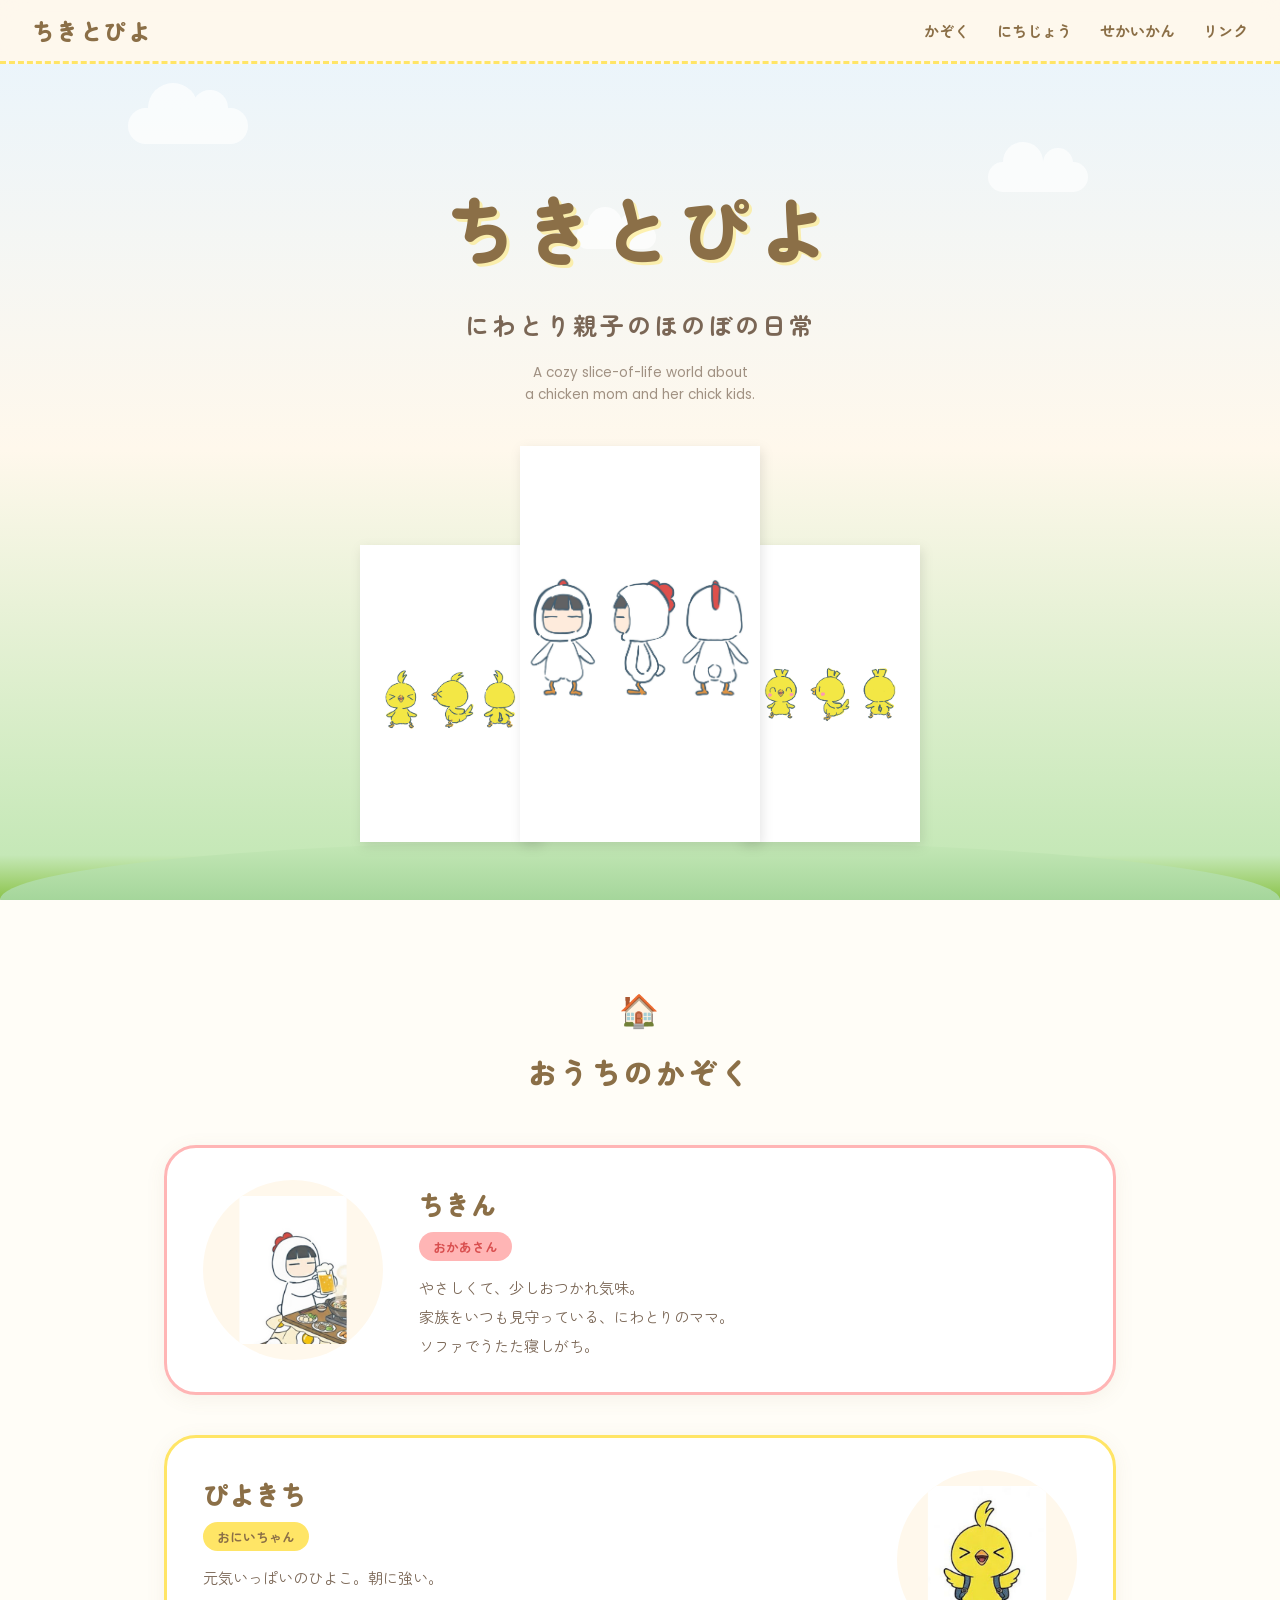
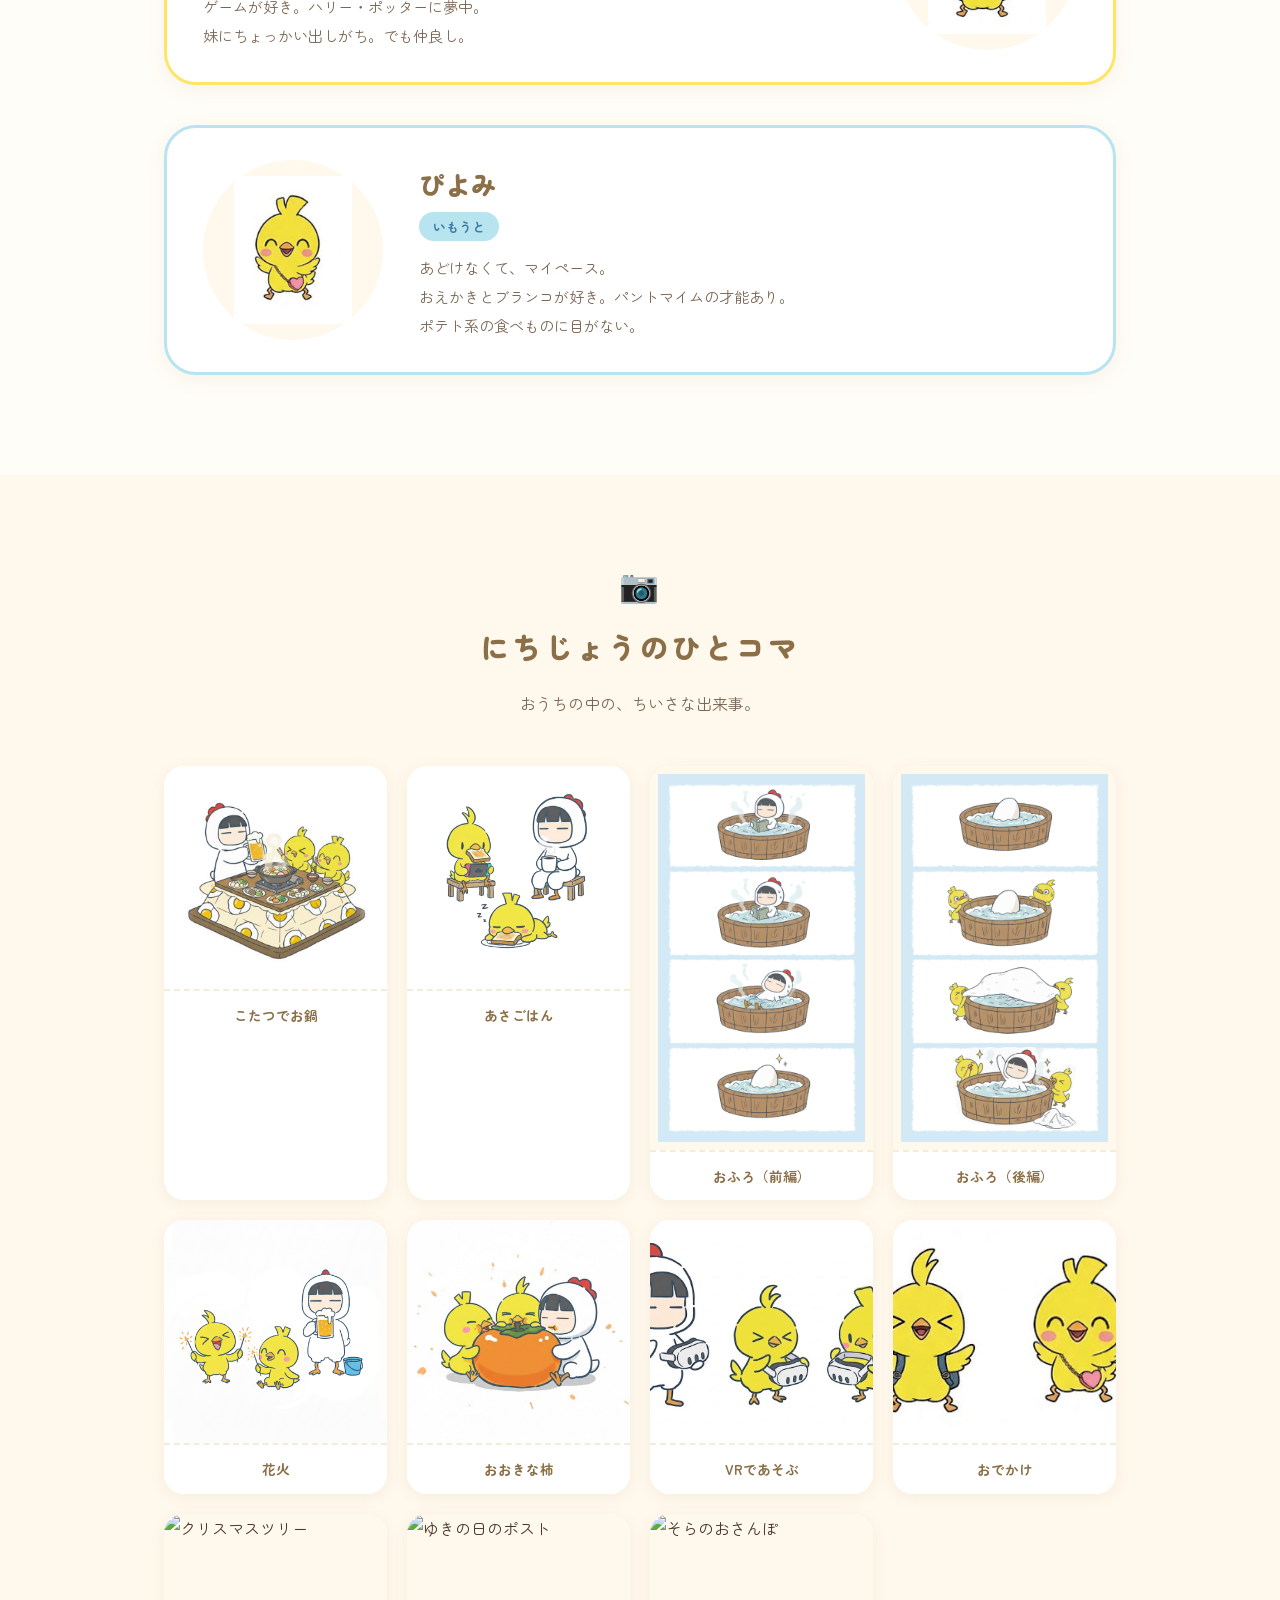
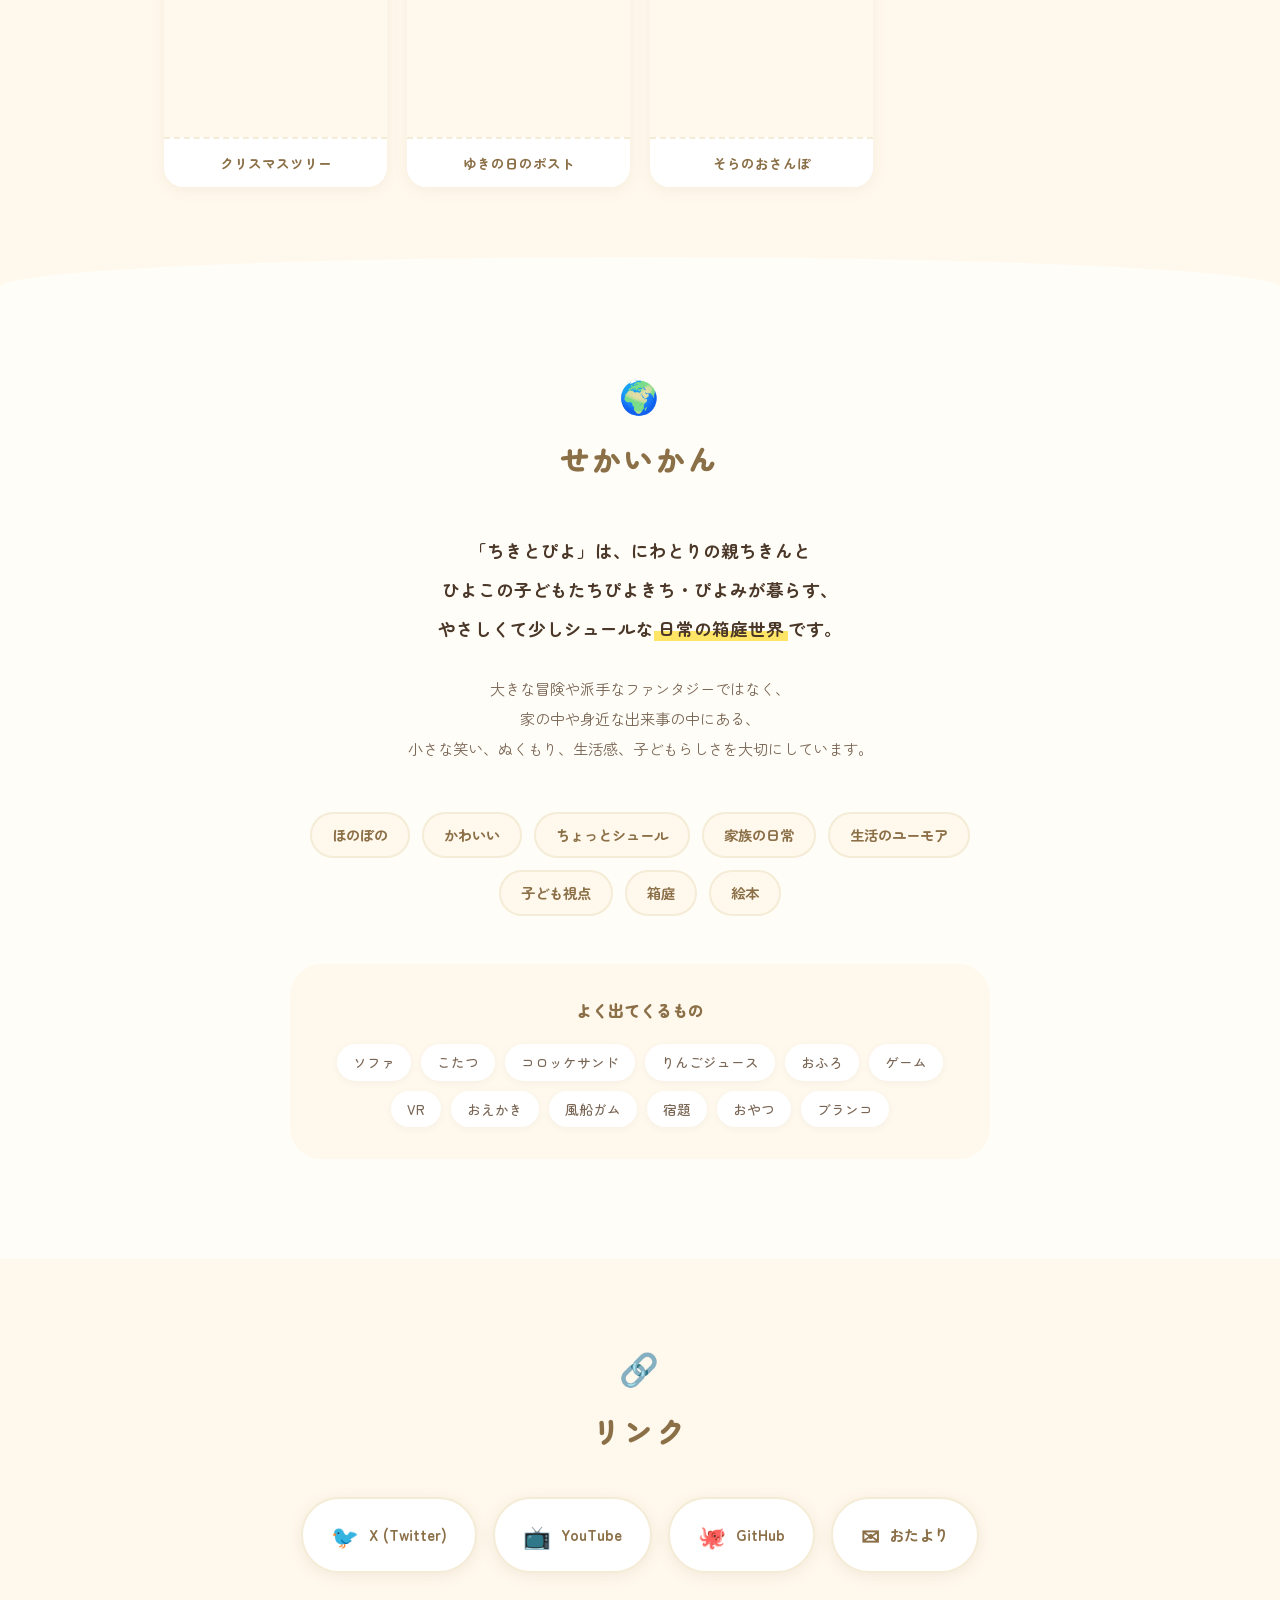
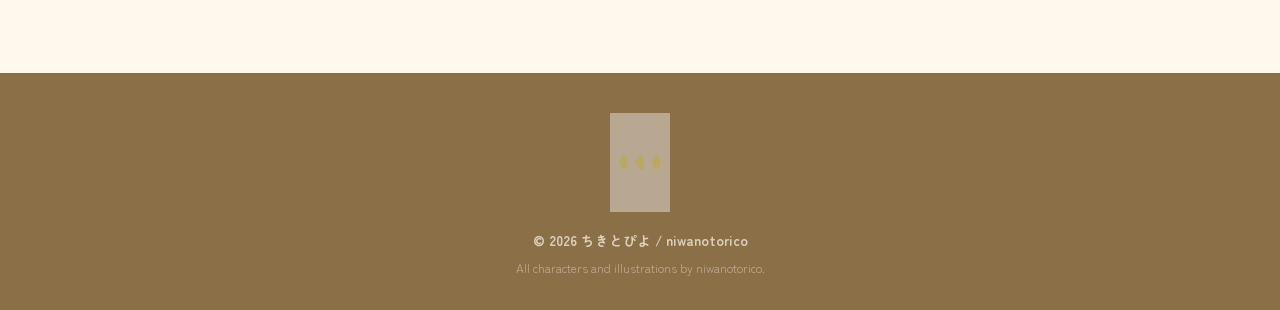
==== index.html @ fad674c9 "キャラ紹介画像をイラストから切り出しに変更、クリスマスイラスト追加 キャラクターカードの画像をキャラクターシートから日常イラストの切り出しに変更。 新しいクリスマスイラスト3点をギャラリーに追加。  " ====
<!DOCTYPE html>
<html lang="ja">
<head>
  <meta charset="UTF-8">
  <meta name="viewport" content="width=device-width, initial-scale=1.0">
  <title>ちきとぴよ | にわとり親子のほのぼの日常</title>
  <meta name="description" content="にわとりの親ちきんと、ひよこのぴよきち・ぴよみが暮らす、やさしくて少しシュールな日常の箱庭世界。">
  <link rel="stylesheet" href="style.css">
  <link rel="preconnect" href="https://fonts.googleapis.com">
  <link href="https://fonts.googleapis.com/css2?family=Zen+Maru+Gothic:wght@400;500;700;900&family=Poppins:wght@400;600;800&display=swap" rel="stylesheet">
</head>
<body>

  <!-- Navigation -->
  <nav class="navbar">
    <a href="#" class="nav-logo">ちきとぴよ</a>
    <ul class="nav-links">
      <li><a href="#characters">かぞく</a></li>
      <li><a href="#gallery">にちじょう</a></li>
      <li><a href="#world">せかいかん</a></li>
      <li><a href="#links">リンク</a></li>
    </ul>
    <button class="nav-toggle" aria-label="メニュー">
      <span></span><span></span><span></span>
    </button>
  </nav>

  <!-- Hero: おうちの入り口 -->
  <section class="hero">
    <div class="hero-deco hero-deco--clouds">
      <div class="cloud cloud-1"></div>
      <div class="cloud cloud-2"></div>
      <div class="cloud cloud-3"></div>
    </div>
    <div class="hero-content">
      <h1 class="hero-title">ちきとぴよ</h1>
      <p class="hero-subtitle">にわとり親子の<br class="sp-only">ほのぼの日常</p>
      <p class="hero-en">A cozy slice-of-life world about<br>a chicken mom and her chick kids.</p>
    </div>
    <div class="hero-characters">
      <img src="images/ぴよきち.png" alt="ぴよきち" class="hero-char hero-char--piyokichi">
      <img src="images/ちきん2.0.jpg" alt="ちきん" class="hero-char hero-char--chikin">
      <img src="images/ぴよみ.png" alt="ぴよみ" class="hero-char hero-char--piyomi">
    </div>
    <div class="hero-ground"></div>
  </section>

  <!-- Characters: かぞく紹介 -->
  <section id="characters" class="section section--characters">
    <div class="container">
      <h2 class="section-title">
        <span class="section-title__icon">&#x1F3E0;</span>
        おうちのかぞく
      </h2>

      <div class="character-cards">
        <!-- ちきん -->
        <div class="character-card character-card--chikin">
          <div class="character-card__image">
            <img src="images/chikin-profile.png" alt="ちきん">
          </div>
          <div class="character-card__info">
            <h3 class="character-card__name">ちきん</h3>
            <span class="character-card__role">おかあさん</span>
            <p class="character-card__desc">
              やさしくて、少しおつかれ気味。<br>
              家族をいつも見守っている、にわとりのママ。<br>
              ソファでうたた寝しがち。
            </p>
          </div>
        </div>

        <!-- ぴよきち -->
        <div class="character-card character-card--piyokichi">
          <div class="character-card__image">
            <img src="images/piyokichi-profile.png" alt="ぴよきち">
          </div>
          <div class="character-card__info">
            <h3 class="character-card__name">ぴよきち</h3>
            <span class="character-card__role">おにいちゃん</span>
            <p class="character-card__desc">
              元気いっぱいのひよこ。朝に強い。<br>
              ゲームが好き。ハリー・ポッターに夢中。<br>
              妹にちょっかい出しがち。でも仲良し。
            </p>
          </div>
        </div>

        <!-- ぴよみ -->
        <div class="character-card character-card--piyomi">
          <div class="character-card__image">
            <img src="images/piyomi-profile.png" alt="ぴよみ">
          </div>
          <div class="character-card__info">
            <h3 class="character-card__name">ぴよみ</h3>
            <span class="character-card__role">いもうと</span>
            <p class="character-card__desc">
              あどけなくて、マイペース。<br>
              おえかきとブランコが好き。パントマイムの才能あり。<br>
              ポテト系の食べものに目がない。
            </p>
          </div>
        </div>
      </div>
    </div>
  </section>

  <!-- Gallery: にちじょうのひとコマ -->
  <section id="gallery" class="section section--gallery">
    <div class="container">
      <h2 class="section-title">
        <span class="section-title__icon">&#x1F4F7;</span>
        にちじょうのひとコマ
      </h2>
      <p class="section-lead">
        おうちの中の、ちいさな出来事。
      </p>

      <div class="gallery-grid">
        <div class="gallery-item">
          <img src="images/こたつ鍋.jpg" alt="こたつでお鍋" loading="lazy">
          <div class="gallery-item__caption">こたつでお鍋</div>
        </div>
        <div class="gallery-item">
          <img src="images/朝ごはん.png" alt="あさごはん" loading="lazy">
          <div class="gallery-item__caption">あさごはん</div>
        </div>
        <div class="gallery-item gallery-item--manga">
          <img src="images/ふろ01.png" alt="おふろ（前編）" loading="lazy">
          <div class="gallery-item__caption">おふろ（前編）</div>
        </div>
        <div class="gallery-item gallery-item--manga">
          <img src="images/ふろ02.png" alt="おふろ（後編）" loading="lazy">
          <div class="gallery-item__caption">おふろ（後編）</div>
        </div>
        <div class="gallery-item">
          <img src="images/ピヨコと花火.png" alt="花火" loading="lazy">
          <div class="gallery-item__caption">花火</div>
        </div>
        <div class="gallery-item">
          <img src="images/柿.jpg" alt="おおきな柿" loading="lazy">
          <div class="gallery-item__caption">おおきな柿</div>
        </div>
        <div class="gallery-item">
          <img src="images/VR.jpg" alt="VRであそぶ" loading="lazy">
          <div class="gallery-item__caption">VRであそぶ</div>
        </div>
        <div class="gallery-item">
          <img src="images/カバン.jpg" alt="おでかけ" loading="lazy">
          <div class="gallery-item__caption">おでかけ</div>
        </div>
        <div class="gallery-item">
          <img src="images/00.png" alt="クリスマスツリー" loading="lazy">
          <div class="gallery-item__caption">クリスマスツリー</div>
        </div>
        <div class="gallery-item">
          <img src="images/01.png" alt="ゆきの日のポスト" loading="lazy">
          <div class="gallery-item__caption">ゆきの日のポスト</div>
        </div>
        <div class="gallery-item">
          <img src="images/04.png" alt="そらのおさんぽ" loading="lazy">
          <div class="gallery-item__caption">そらのおさんぽ</div>
        </div>
      </div>
    </div>
  </section>

  <!-- World: せかいかん -->
  <section id="world" class="section section--world">
    <div class="container">
      <h2 class="section-title">
        <span class="section-title__icon">&#x1F30D;</span>
        せかいかん
      </h2>

      <div class="world-content">
        <div class="world-text">
          <p class="world-text__main">
            「ちきとぴよ」は、にわとりの親<strong>ちきん</strong>と<br>
            ひよこの子どもたち<strong>ぴよきち</strong>・<strong>ぴよみ</strong>が暮らす、<br>
            やさしくて少しシュールな<span class="marker">日常の箱庭世界</span>です。
          </p>
          <p class="world-text__sub">
            大きな冒険や派手なファンタジーではなく、<br>
            家の中や身近な出来事の中にある、<br>
            小さな笑い、ぬくもり、生活感、子どもらしさを大切にしています。
          </p>
        </div>

        <div class="world-keywords">
          <span class="keyword">ほのぼの</span>
          <span class="keyword">かわいい</span>
          <span class="keyword">ちょっとシュール</span>
          <span class="keyword">家族の日常</span>
          <span class="keyword">生活のユーモア</span>
          <span class="keyword">子ども視点</span>
          <span class="keyword">箱庭</span>
          <span class="keyword">絵本</span>
        </div>

        <div class="world-motifs">
          <h3 class="world-motifs__title">よく出てくるもの</h3>
          <div class="motifs-list">
            <span>ソファ</span>
            <span>こたつ</span>
            <span>コロッケサンド</span>
            <span>りんごジュース</span>
            <span>おふろ</span>
            <span>ゲーム</span>
            <span>VR</span>
            <span>おえかき</span>
            <span>風船ガム</span>
            <span>宿題</span>
            <span>おやつ</span>
            <span>ブランコ</span>
          </div>
        </div>
      </div>
    </div>
  </section>

  <!-- Links -->
  <section id="links" class="section section--links">
    <div class="container">
      <h2 class="section-title">
        <span class="section-title__icon">&#x1F517;</span>
        リンク
      </h2>
      <div class="link-buttons">
        <a href="#" class="link-btn">
          <span class="link-btn__icon">&#x1F426;</span>
          <span class="link-btn__text">X (Twitter)</span>
        </a>
        <a href="#" class="link-btn">
          <span class="link-btn__icon">&#x1F4FA;</span>
          <span class="link-btn__text">YouTube</span>
        </a>
        <a href="https://github.com/niwanotorico" class="link-btn" target="_blank" rel="noopener">
          <span class="link-btn__icon">&#x1F419;</span>
          <span class="link-btn__text">GitHub</span>
        </a>
        <a href="#" class="link-btn">
          <span class="link-btn__icon">&#x2709;</span>
          <span class="link-btn__text">おたより</span>
        </a>
      </div>
    </div>
  </section>

  <!-- Footer -->
  <footer class="footer">
    <img src="images/ぴよみ.png" alt="" class="footer-char" aria-hidden="true">
    <p class="footer-text">&copy; 2026 ちきとぴよ / niwanotorico</p>
    <p class="footer-sub">All characters and illustrations by niwanotorico.</p>
  </footer>

  <script src="script.js"></script>
</body>
</html>
---- style.css ----
/* ==========================================
   ちきとぴよ — やさしい箱庭デザイン
   ========================================== */

/* === Reset & Variables === */
*, *::before, *::after {
  margin: 0;
  padding: 0;
  box-sizing: border-box;
}

:root {
  /* ぬくもりカラーパレット */
  --cream: #FFF8EC;
  --cream-dark: #F5ECD7;
  --warm-white: #FFFDF7;
  --egg-yellow: #FFE566;
  --chick-yellow: #FFD93D;
  --soft-orange: #FFAD60;
  --soft-pink: #FFB5B5;
  --soft-blue: #B8E4F0;
  --soft-green: #C5E8B7;
  --warm-brown: #8B6F47;
  --dark-brown: #5C4033;
  --text: #4A3728;
  --text-light: #7A6655;
  --chikin-red: #D94F4F;

  /* Sizing */
  --nav-height: 64px;
  --radius: 20px;
  --radius-lg: 32px;
}

html {
  scroll-behavior: smooth;
  scroll-padding-top: var(--nav-height);
}

body {
  font-family: 'Zen Maru Gothic', 'Hiragino Maru Gothic Pro', sans-serif;
  color: var(--text);
  background: var(--cream);
  overflow-x: hidden;
  line-height: 1.8;
}

a {
  text-decoration: none;
  color: inherit;
}

ul {
  list-style: none;
}

img {
  max-width: 100%;
  height: auto;
  display: block;
}

.container {
  max-width: 1000px;
  margin: 0 auto;
  padding: 0 24px;
}

.sp-only {
  display: none;
}

/* === Navbar === */
.navbar {
  position: fixed;
  top: 0;
  left: 0;
  width: 100%;
  height: var(--nav-height);
  display: flex;
  justify-content: space-between;
  align-items: center;
  padding: 0 32px;
  background: rgba(255, 248, 236, 0.92);
  backdrop-filter: blur(12px);
  z-index: 1000;
  border-bottom: 3px dashed var(--egg-yellow);
}

.nav-logo {
  font-size: 1.4rem;
  font-weight: 900;
  color: var(--warm-brown);
  letter-spacing: 2px;
}

.nav-links {
  display: flex;
  gap: 28px;
}

.nav-links a {
  font-weight: 700;
  font-size: 0.95rem;
  color: var(--warm-brown);
  padding: 4px 0;
  position: relative;
  transition: color 0.3s;
}

.nav-links a::after {
  content: '';
  position: absolute;
  bottom: -2px;
  left: 50%;
  transform: translateX(-50%);
  width: 0;
  height: 3px;
  border-radius: 2px;
  background: var(--egg-yellow);
  transition: width 0.3s;
}

.nav-links a:hover {
  color: var(--chikin-red);
}

.nav-links a:hover::after {
  width: 100%;
}

.nav-toggle {
  display: none;
  flex-direction: column;
  gap: 5px;
  background: none;
  border: none;
  cursor: pointer;
  padding: 4px;
}

.nav-toggle span {
  width: 24px;
  height: 3px;
  background: var(--warm-brown);
  border-radius: 2px;
  transition: 0.3s;
}

/* === HERO === */
.hero {
  position: relative;
  min-height: 100vh;
  display: flex;
  flex-direction: column;
  align-items: center;
  justify-content: center;
  text-align: center;
  padding: calc(var(--nav-height) + 40px) 24px 0;
  background: linear-gradient(180deg,
    #E8F4FD 0%,
    #FFF8EC 50%,
    var(--soft-green) 95%,
    #8BC34A 100%
  );
  overflow: hidden;
}

.hero-content {
  position: relative;
  z-index: 3;
  margin-bottom: 20px;
  max-width: 100%;
  padding: 0 24px;
}

.hero-title {
  font-size: clamp(2.8rem, 8vw, 4.5rem);
  font-weight: 900;
  color: var(--warm-brown);
  letter-spacing: 6px;
  margin-bottom: 12px;
  text-shadow: 3px 3px 0 rgba(255, 229, 102, 0.5);
}

.hero-subtitle {
  font-size: clamp(1rem, 3vw, 1.5rem);
  font-weight: 700;
  color: var(--text-light);
  margin-bottom: 16px;
  letter-spacing: 3px;
}

.hero-en {
  font-family: 'Poppins', sans-serif;
  font-size: 0.85rem;
  font-weight: 400;
  color: var(--text-light);
  opacity: 0.7;
  line-height: 1.6;
}

/* Hero characters */
.hero-characters {
  position: relative;
  z-index: 3;
  display: flex;
  align-items: flex-end;
  justify-content: center;
  gap: 0;
  margin-top: 20px;
  padding-bottom: 0;
  max-width: 700px;
  width: 100%;
}

.hero-char {
  object-fit: contain;
  filter: drop-shadow(2px 4px 6px rgba(0,0,0,0.1));
}

.hero-char--chikin {
  width: clamp(140px, 25vw, 240px);
  animation: gentle-bob 4s ease-in-out infinite;
  z-index: 2;
}

.hero-char--piyokichi {
  width: clamp(100px, 18vw, 180px);
  animation: gentle-bob 4s ease-in-out infinite 0.5s;
  margin-right: -20px;
  z-index: 1;
}

.hero-char--piyomi {
  width: clamp(100px, 18vw, 180px);
  animation: gentle-bob 4s ease-in-out infinite 1s;
  margin-left: -20px;
  z-index: 1;
}

@keyframes gentle-bob {
  0%, 100% { transform: translateY(0); }
  50% { transform: translateY(-8px); }
}

/* Hero ground / grass */
.hero-ground {
  position: absolute;
  bottom: 0;
  left: 0;
  width: 100%;
  height: 60px;
  background: linear-gradient(180deg, var(--soft-green) 0%, #A5D69B 100%);
  z-index: 1;
  border-radius: 50% 50% 0 0 / 100% 100% 0 0;
}

/* Clouds */
.hero-deco--clouds {
  position: absolute;
  top: 0;
  left: 0;
  width: 100%;
  height: 100%;
  z-index: 1;
  pointer-events: none;
}

.cloud {
  position: absolute;
  background: white;
  border-radius: 50px;
  opacity: 0.7;
}

.cloud::before, .cloud::after {
  content: '';
  position: absolute;
  background: white;
  border-radius: 50%;
}

.cloud-1 {
  width: 120px;
  height: 36px;
  top: 12%;
  left: 10%;
  animation: cloud-float 20s linear infinite;
}
.cloud-1::before {
  width: 50px;
  height: 50px;
  top: -25px;
  left: 20px;
}
.cloud-1::after {
  width: 36px;
  height: 36px;
  top: -18px;
  right: 20px;
}

.cloud-2 {
  width: 100px;
  height: 30px;
  top: 18%;
  right: 15%;
  animation: cloud-float 25s linear infinite 5s;
}
.cloud-2::before {
  width: 40px;
  height: 40px;
  top: -20px;
  left: 15px;
}
.cloud-2::after {
  width: 30px;
  height: 30px;
  top: -14px;
  right: 15px;
}

.cloud-3 {
  width: 80px;
  height: 24px;
  top: 25%;
  left: 45%;
  animation: cloud-float 30s linear infinite 10s;
}
.cloud-3::before {
  width: 34px;
  height: 34px;
  top: -18px;
  left: 12px;
}
.cloud-3::after {
  width: 24px;
  height: 24px;
  top: -12px;
  right: 12px;
}

@keyframes cloud-float {
  0% { transform: translateX(0); }
  50% { transform: translateX(60px); }
  100% { transform: translateX(0); }
}

/* === Sections === */
.section {
  padding: 80px 0 100px;
}

.section-title {
  text-align: center;
  font-size: 1.8rem;
  font-weight: 900;
  color: var(--warm-brown);
  margin-bottom: 16px;
  letter-spacing: 3px;
}

.section-title__icon {
  display: block;
  font-size: 2rem;
  margin-bottom: 8px;
}

.section-lead {
  text-align: center;
  font-size: 1rem;
  color: var(--text-light);
  margin-bottom: 48px;
}

/* === Characters Section === */
.section--characters {
  background: var(--warm-white);
  position: relative;
}

.section--characters::before {
  content: '';
  position: absolute;
  top: -30px;
  left: 0;
  width: 100%;
  height: 60px;
  background: var(--warm-white);
  border-radius: 50% 50% 0 0;
}

.character-cards {
  display: flex;
  flex-direction: column;
  gap: 40px;
  margin-top: 48px;
}

.character-card {
  display: flex;
  align-items: center;
  gap: 36px;
  background: white;
  border-radius: var(--radius-lg);
  padding: 32px 36px;
  box-shadow: 0 4px 20px rgba(139, 111, 71, 0.08);
  border: 3px solid transparent;
  transition: transform 0.3s, box-shadow 0.3s;
}

.character-card:hover {
  transform: translateY(-4px);
  box-shadow: 0 8px 30px rgba(139, 111, 71, 0.12);
}

.character-card--chikin {
  border-color: var(--soft-pink);
}

.character-card--piyokichi {
  border-color: var(--egg-yellow);
  flex-direction: row-reverse;
}

.character-card--piyomi {
  border-color: var(--soft-blue);
}

.character-card__image {
  flex-shrink: 0;
  width: 180px;
  height: 180px;
  border-radius: 50%;
  overflow: hidden;
  background: var(--cream);
  display: flex;
  align-items: center;
  justify-content: center;
  padding: 16px;
}

.character-card__image img {
  width: 100%;
  height: 100%;
  object-fit: contain;
}


.character-card__info {
  flex: 1;
}

.character-card__name {
  font-size: 1.6rem;
  font-weight: 900;
  margin-bottom: 4px;
  color: var(--warm-brown);
}

.character-card__role {
  display: inline-block;
  font-size: 0.8rem;
  font-weight: 700;
  padding: 3px 14px;
  border-radius: 20px;
  margin-bottom: 12px;
}

.character-card--chikin .character-card__role {
  background: var(--soft-pink);
  color: var(--chikin-red);
}

.character-card--piyokichi .character-card__role {
  background: var(--egg-yellow);
  color: var(--warm-brown);
}

.character-card--piyomi .character-card__role {
  background: var(--soft-blue);
  color: #3A7CA5;
}

.character-card__desc {
  font-size: 0.95rem;
  line-height: 1.9;
  color: var(--text-light);
}

/* === Gallery Section === */
.section--gallery {
  background: var(--cream);
}

.gallery-grid {
  display: grid;
  grid-template-columns: repeat(auto-fill, minmax(220px, 1fr));
  gap: 20px;
}

.gallery-item {
  border-radius: var(--radius);
  overflow: hidden;
  background: white;
  box-shadow: 0 3px 15px rgba(139, 111, 71, 0.08);
  transition: transform 0.3s, box-shadow 0.3s;
  cursor: pointer;
}

.gallery-item:hover {
  transform: translateY(-6px) rotate(-1deg);
  box-shadow: 0 10px 30px rgba(139, 111, 71, 0.15);
}

.gallery-item img {
  width: 100%;
  aspect-ratio: 1;
  object-fit: cover;
  background: var(--cream);
}

.gallery-item--manga img {
  aspect-ratio: auto;
  object-fit: contain;
  padding: 8px;
}

.gallery-item__caption {
  padding: 12px 16px;
  font-size: 0.85rem;
  font-weight: 700;
  color: var(--warm-brown);
  text-align: center;
  background: white;
  border-top: 2px dashed var(--cream-dark);
}

/* === World Section === */
.section--world {
  background: var(--warm-white);
  position: relative;
}

.section--world::before {
  content: '';
  position: absolute;
  top: -30px;
  left: 0;
  width: 100%;
  height: 60px;
  background: var(--warm-white);
  border-radius: 50% 50% 0 0;
}

.world-content {
  max-width: 700px;
  margin: 0 auto;
  margin-top: 48px;
}

.world-text {
  text-align: center;
  margin-bottom: 48px;
}

.world-text__main {
  font-size: 1.1rem;
  font-weight: 700;
  line-height: 2.2;
  margin-bottom: 24px;
  color: var(--text);
}

.world-text__sub {
  font-size: 0.95rem;
  color: var(--text-light);
  line-height: 2;
}

.marker {
  background: linear-gradient(transparent 60%, var(--egg-yellow) 60%);
  padding: 0 4px;
}

/* Keywords */
.world-keywords {
  display: flex;
  flex-wrap: wrap;
  justify-content: center;
  gap: 12px;
  margin-bottom: 48px;
}

.keyword {
  display: inline-block;
  padding: 8px 20px;
  background: var(--cream);
  border-radius: 50px;
  font-size: 0.9rem;
  font-weight: 700;
  color: var(--warm-brown);
  border: 2px solid var(--cream-dark);
  transition: background 0.3s, transform 0.3s;
}

.keyword:hover {
  background: var(--egg-yellow);
  transform: scale(1.05);
}

/* Motifs */
.world-motifs {
  background: var(--cream);
  border-radius: var(--radius-lg);
  padding: 32px;
  text-align: center;
}

.world-motifs__title {
  font-size: 1rem;
  font-weight: 900;
  color: var(--warm-brown);
  margin-bottom: 20px;
}

.motifs-list {
  display: flex;
  flex-wrap: wrap;
  justify-content: center;
  gap: 10px;
}

.motifs-list span {
  padding: 6px 16px;
  background: white;
  border-radius: 30px;
  font-size: 0.85rem;
  font-weight: 500;
  color: var(--text-light);
  box-shadow: 0 2px 8px rgba(0,0,0,0.04);
}

/* === Links Section === */
.section--links {
  background: var(--cream);
  text-align: center;
}

.link-buttons {
  display: flex;
  justify-content: center;
  flex-wrap: wrap;
  gap: 16px;
  margin-top: 40px;
}

.link-btn {
  display: flex;
  align-items: center;
  gap: 10px;
  padding: 16px 28px;
  background: white;
  border-radius: 50px;
  font-weight: 700;
  font-size: 0.95rem;
  color: var(--warm-brown);
  box-shadow: 0 3px 15px rgba(139, 111, 71, 0.1);
  border: 2px solid var(--cream-dark);
  transition: transform 0.3s, box-shadow 0.3s, border-color 0.3s;
}

.link-btn:hover {
  transform: translateY(-3px);
  box-shadow: 0 8px 25px rgba(139, 111, 71, 0.15);
  border-color: var(--egg-yellow);
}

.link-btn__icon {
  font-size: 1.4rem;
}

/* === Footer === */
.footer {
  text-align: center;
  padding: 40px 24px 32px;
  background: var(--warm-brown);
  color: rgba(255, 248, 236, 0.7);
  position: relative;
  overflow: hidden;
}

.footer-char {
  width: 60px;
  margin: 0 auto 16px;
  opacity: 0.4;
  filter: brightness(2);
}

.footer-text {
  font-size: 0.85rem;
  font-weight: 700;
  margin-bottom: 4px;
}

.footer-sub {
  font-size: 0.75rem;
  opacity: 0.6;
}

/* === Scroll Animations === */
.fade-in {
  opacity: 0;
  transform: translateY(24px);
  transition: opacity 0.7s ease, transform 0.7s ease;
}

.fade-in.is-visible {
  opacity: 1;
  transform: translateY(0);
}

/* === Responsive === */
@media (max-width: 768px) {
  .sp-only {
    display: inline;
  }

  .navbar {
    padding: 0 20px;
  }

  .nav-links {
    display: none;
    position: absolute;
    top: 100%;
    left: 0;
    width: 100%;
    background: var(--cream);
    flex-direction: column;
    align-items: center;
    padding: 20px;
    gap: 16px;
    border-bottom: 3px dashed var(--egg-yellow);
  }

  .nav-links.active {
    display: flex;
  }

  .nav-toggle {
    display: flex;
  }

  .hero {
    padding-top: calc(var(--nav-height) + 20px);
    min-height: auto;
    padding-bottom: 60px;
  }

  .hero-characters {
    gap: 0;
  }

  .hero-char--piyokichi {
    margin-right: -10px;
  }

  .hero-char--piyomi {
    margin-left: -10px;
  }

  .character-card {
    flex-direction: column !important;
    text-align: center;
    padding: 28px 24px;
  }

  .character-card__image {
    width: 140px;
    height: 140px;
  }

  .gallery-grid {
    grid-template-columns: repeat(2, 1fr);
    gap: 12px;
  }

  .world-text__main {
    font-size: 1rem;
  }

  .world-text__main br {
    display: none;
  }

  .world-text__sub br {
    display: none;
  }

  .link-buttons {
    flex-direction: column;
    align-items: center;
  }

  .section {
    padding: 60px 0 80px;
  }
}

@media (max-width: 480px) {
  .hero-title {
    letter-spacing: 3px;
  }

  .gallery-grid {
    grid-template-columns: 1fr 1fr;
    gap: 10px;
  }

  .character-card__desc br {
    display: none;
  }
}
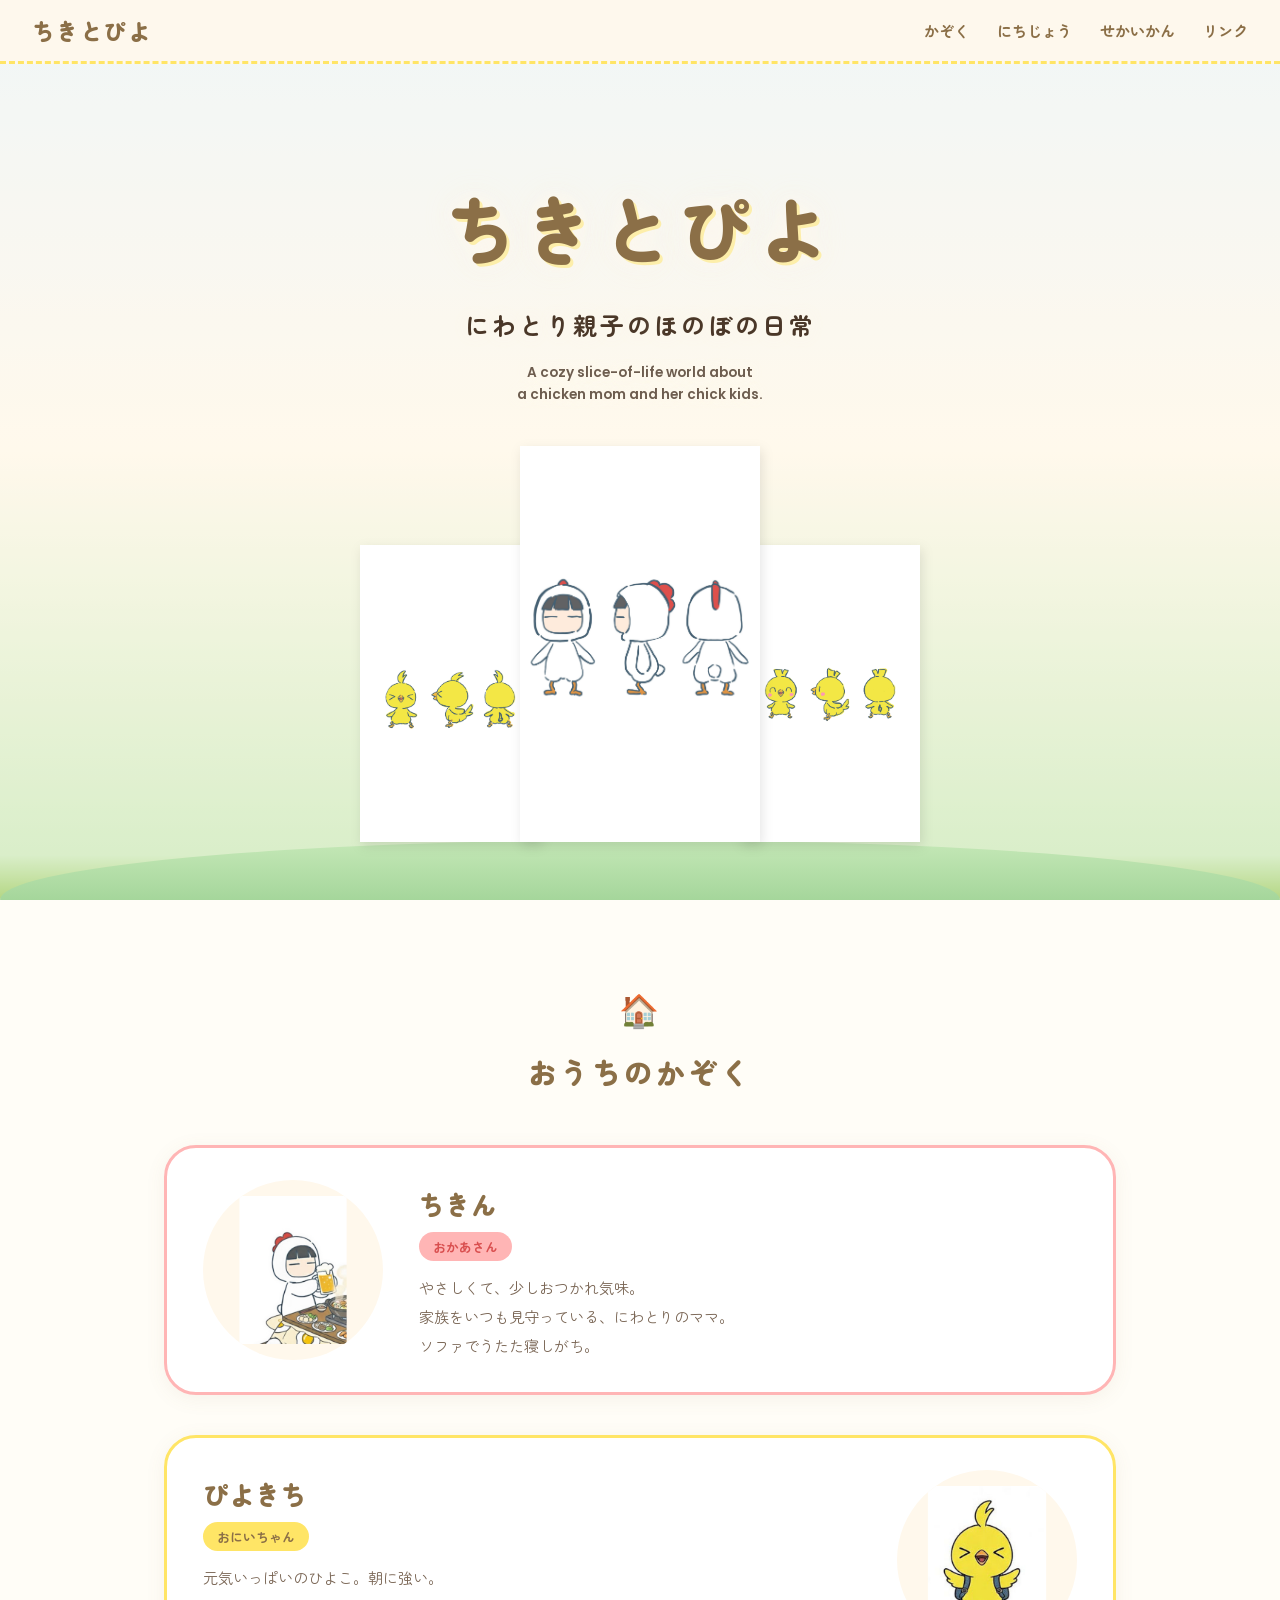
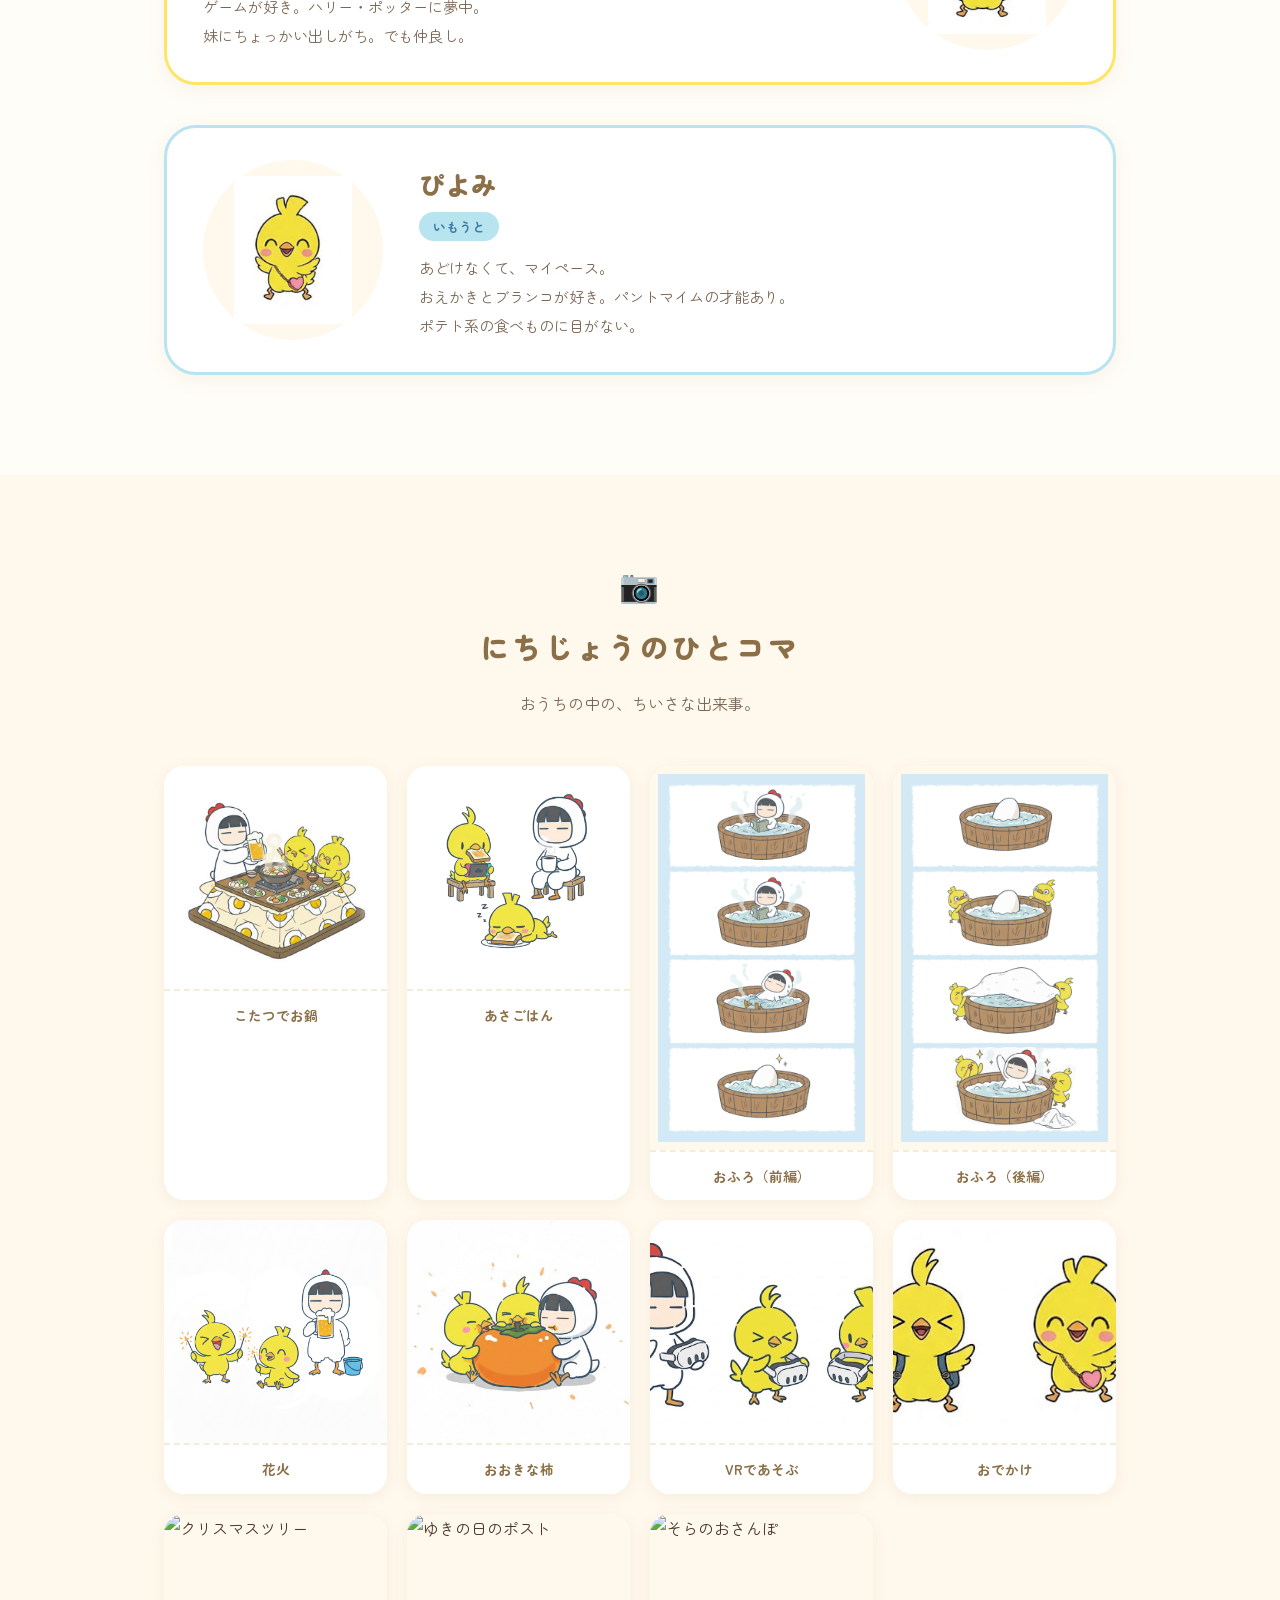
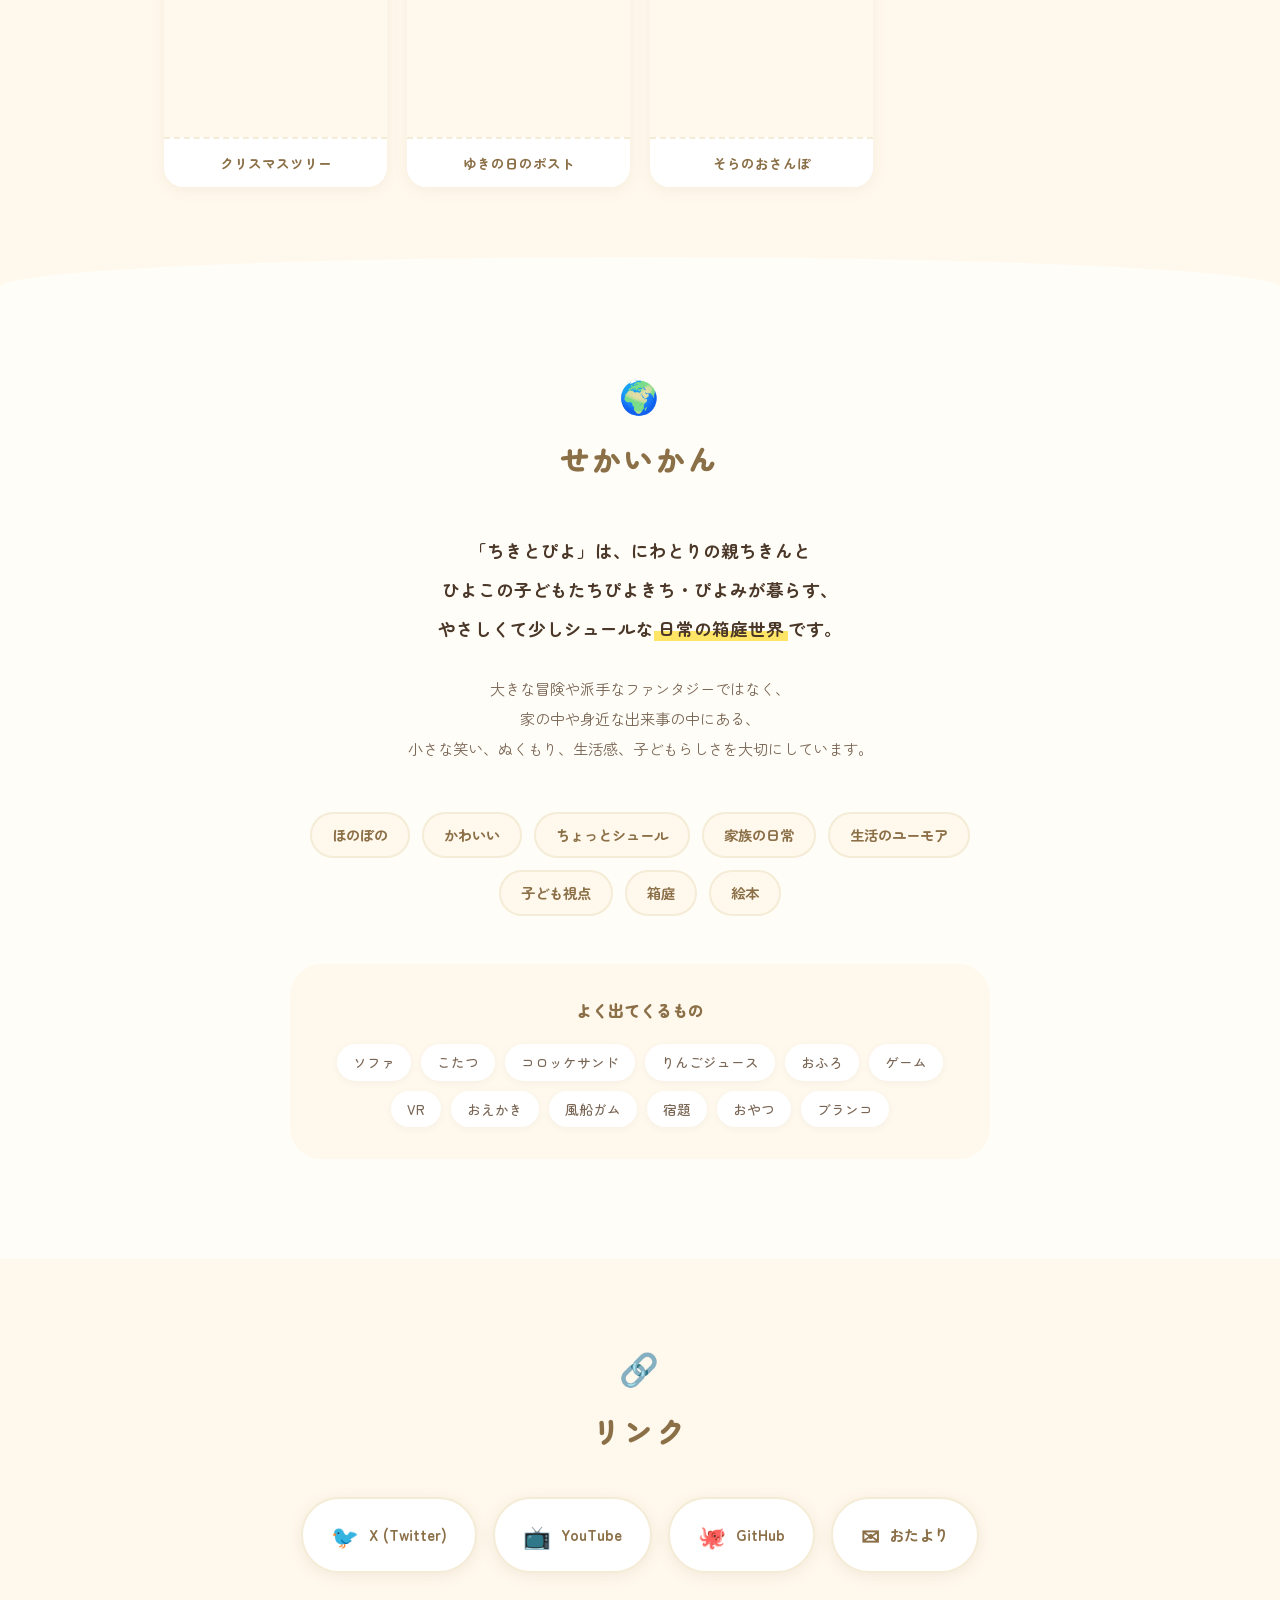
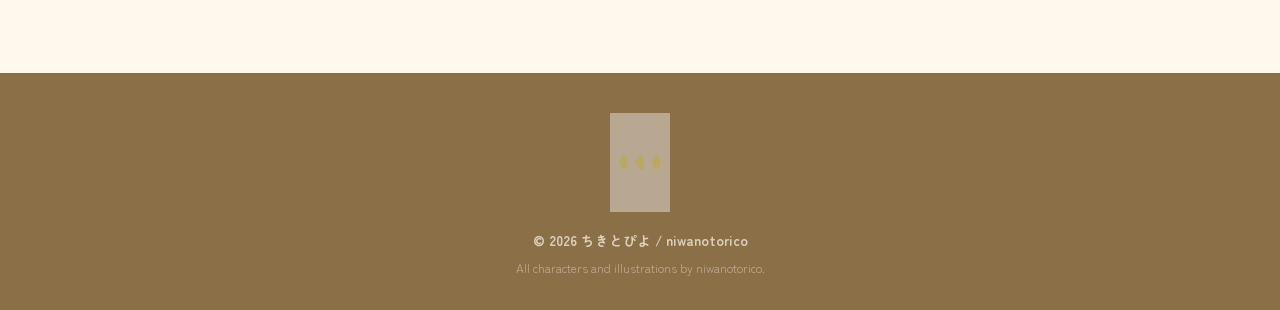
==== commit 30033179: "ヒーロー背景にYouTube動画を追加 「チキンの布団」をヒーローセクションの背景に自動再生（ミュート・ループ）で表示。 半透明オーバーレイでテキストの可読性を確保。  Co-Authored-By:" ====
--- a/index.html
+++ b/index.html
@@ -27,11 +27,12 @@
 
   <!-- Hero: おうちの入り口 -->
   <section class="hero">
-    <div class="hero-deco hero-deco--clouds">
-      <div class="cloud cloud-1"></div>
-      <div class="cloud cloud-2"></div>
-      <div class="cloud cloud-3"></div>
-    </div>
+    <!-- YouTube背景動画 -->
+    <div class="hero-video-bg">
+      <div id="ytplayer"></div>
+    </div>
+    <div class="hero-video-overlay"></div>
+
     <div class="hero-content">
       <h1 class="hero-title">ちきとぴよ</h1>
       <p class="hero-subtitle">にわとり親子の<br class="sp-only">ほのぼの日常</p>
--- a/style.css
+++ b/style.css
@@ -166,6 +166,42 @@
   overflow: hidden;
 }
 
+/* YouTube背景動画 */
+.hero-video-bg {
+  position: absolute;
+  top: 0;
+  left: 0;
+  width: 100%;
+  height: 100%;
+  z-index: 0;
+  pointer-events: none;
+  overflow: hidden;
+}
+
+.hero-video-bg iframe {
+  position: absolute;
+  top: 50%;
+  left: 50%;
+  /* 16:9 aspect ratio maintained while covering the hero */
+  width: 100vw;
+  height: 56.25vw; /* 100vw * 9/16 */
+  min-width: 177.78vh; /* 100vh * 16/9 */
+  min-height: 100vh;
+  transform: translate(-50%, -50%);
+}
+
+/* 動画の上に半透明オーバーレイ（テキストを読みやすくする） */
+.hero-video-overlay {
+  position: absolute;
+  top: 0;
+  left: 0;
+  width: 100%;
+  height: 100%;
+  z-index: 1;
+  background: rgba(255, 248, 236, 0.35);
+  pointer-events: none;
+}
+
 .hero-content {
   position: relative;
   z-index: 3;
@@ -180,24 +216,29 @@
   color: var(--warm-brown);
   letter-spacing: 6px;
   margin-bottom: 12px;
-  text-shadow: 3px 3px 0 rgba(255, 229, 102, 0.5);
+  text-shadow:
+    3px 3px 0 rgba(255, 229, 102, 0.5),
+    0 0 20px rgba(255, 248, 236, 0.9),
+    0 0 40px rgba(255, 248, 236, 0.6);
 }
 
 .hero-subtitle {
   font-size: clamp(1rem, 3vw, 1.5rem);
   font-weight: 700;
-  color: var(--text-light);
+  color: var(--text);
   margin-bottom: 16px;
   letter-spacing: 3px;
+  text-shadow: 0 0 15px rgba(255, 248, 236, 0.9);
 }
 
 .hero-en {
   font-family: 'Poppins', sans-serif;
   font-size: 0.85rem;
-  font-weight: 400;
-  color: var(--text-light);
-  opacity: 0.7;
+  font-weight: 600;
+  color: var(--text);
+  opacity: 0.8;
   line-height: 1.6;
+  text-shadow: 0 0 15px rgba(255, 248, 236, 0.9);
 }
 
 /* Hero characters */
@@ -252,7 +293,7 @@
   width: 100%;
   height: 60px;
   background: linear-gradient(180deg, var(--soft-green) 0%, #A5D69B 100%);
-  z-index: 1;
+  z-index: 2;
   border-radius: 50% 50% 0 0 / 100% 100% 0 0;
 }
 
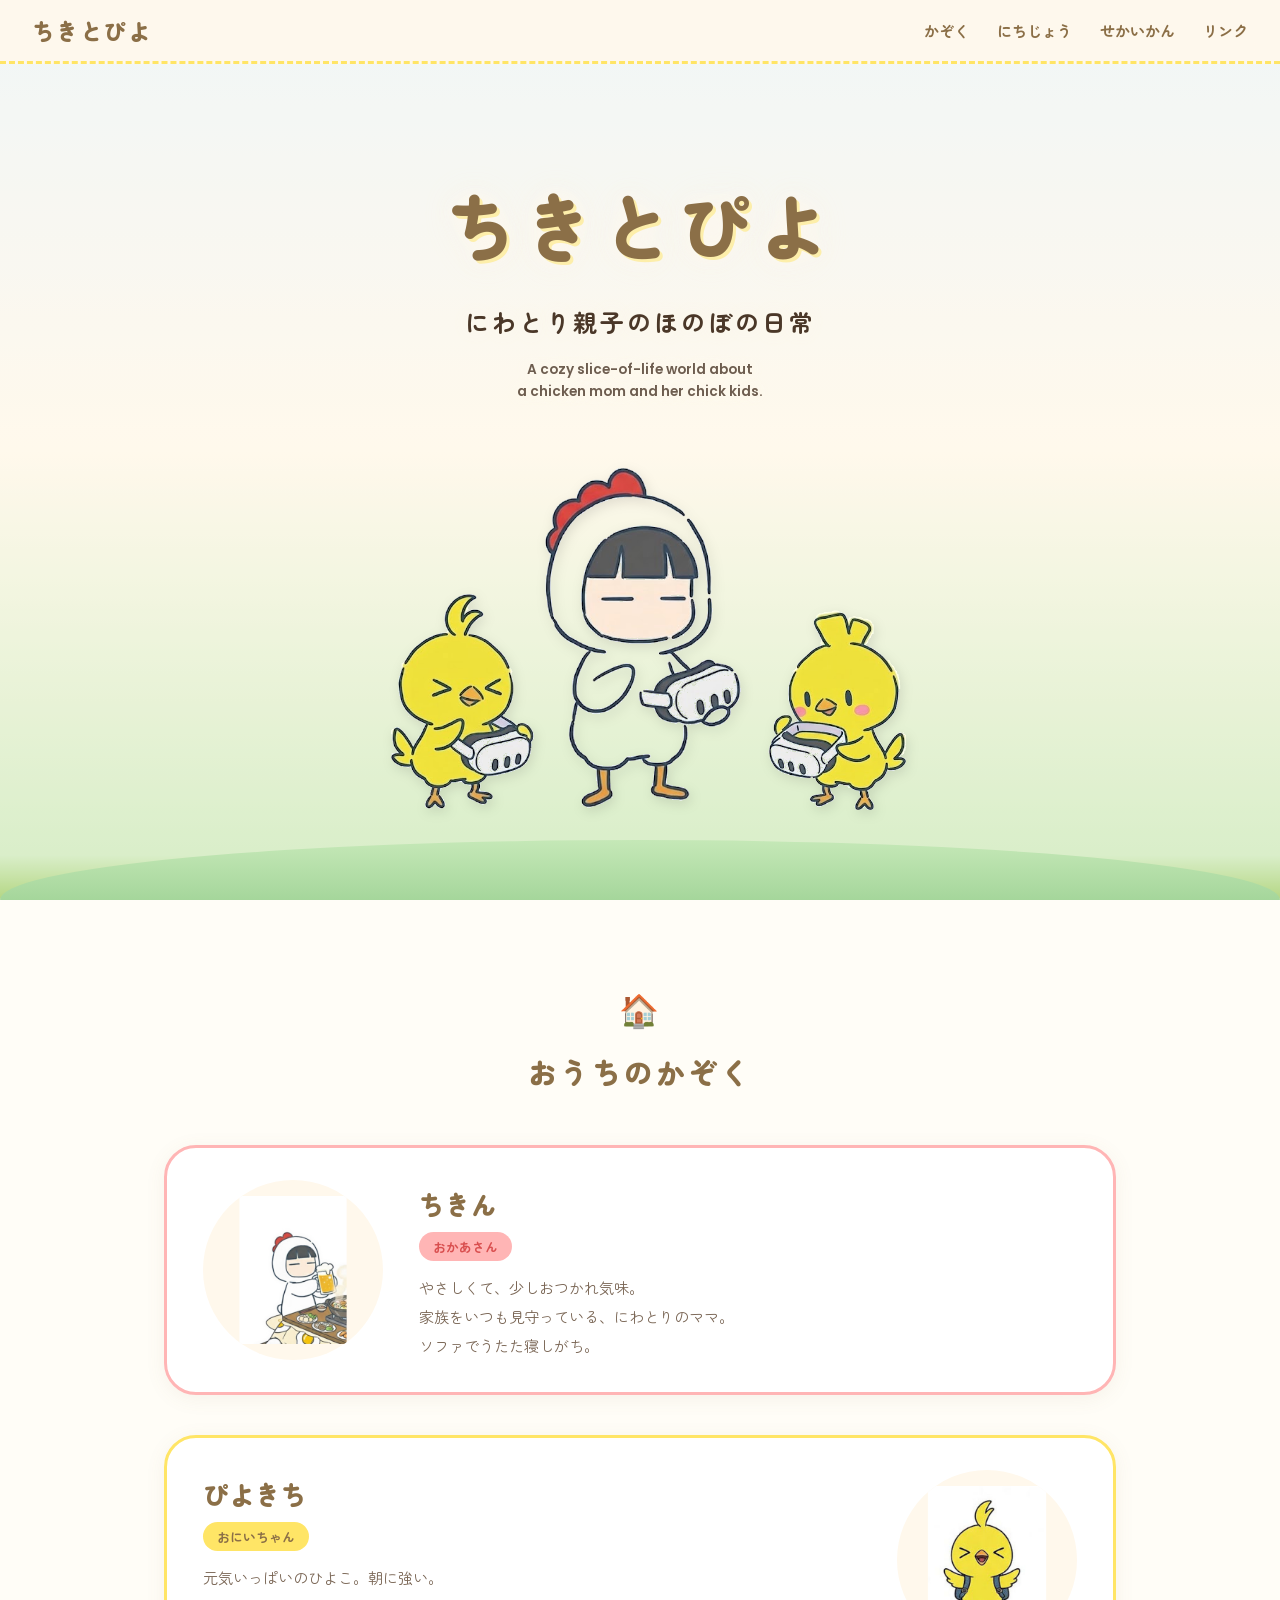
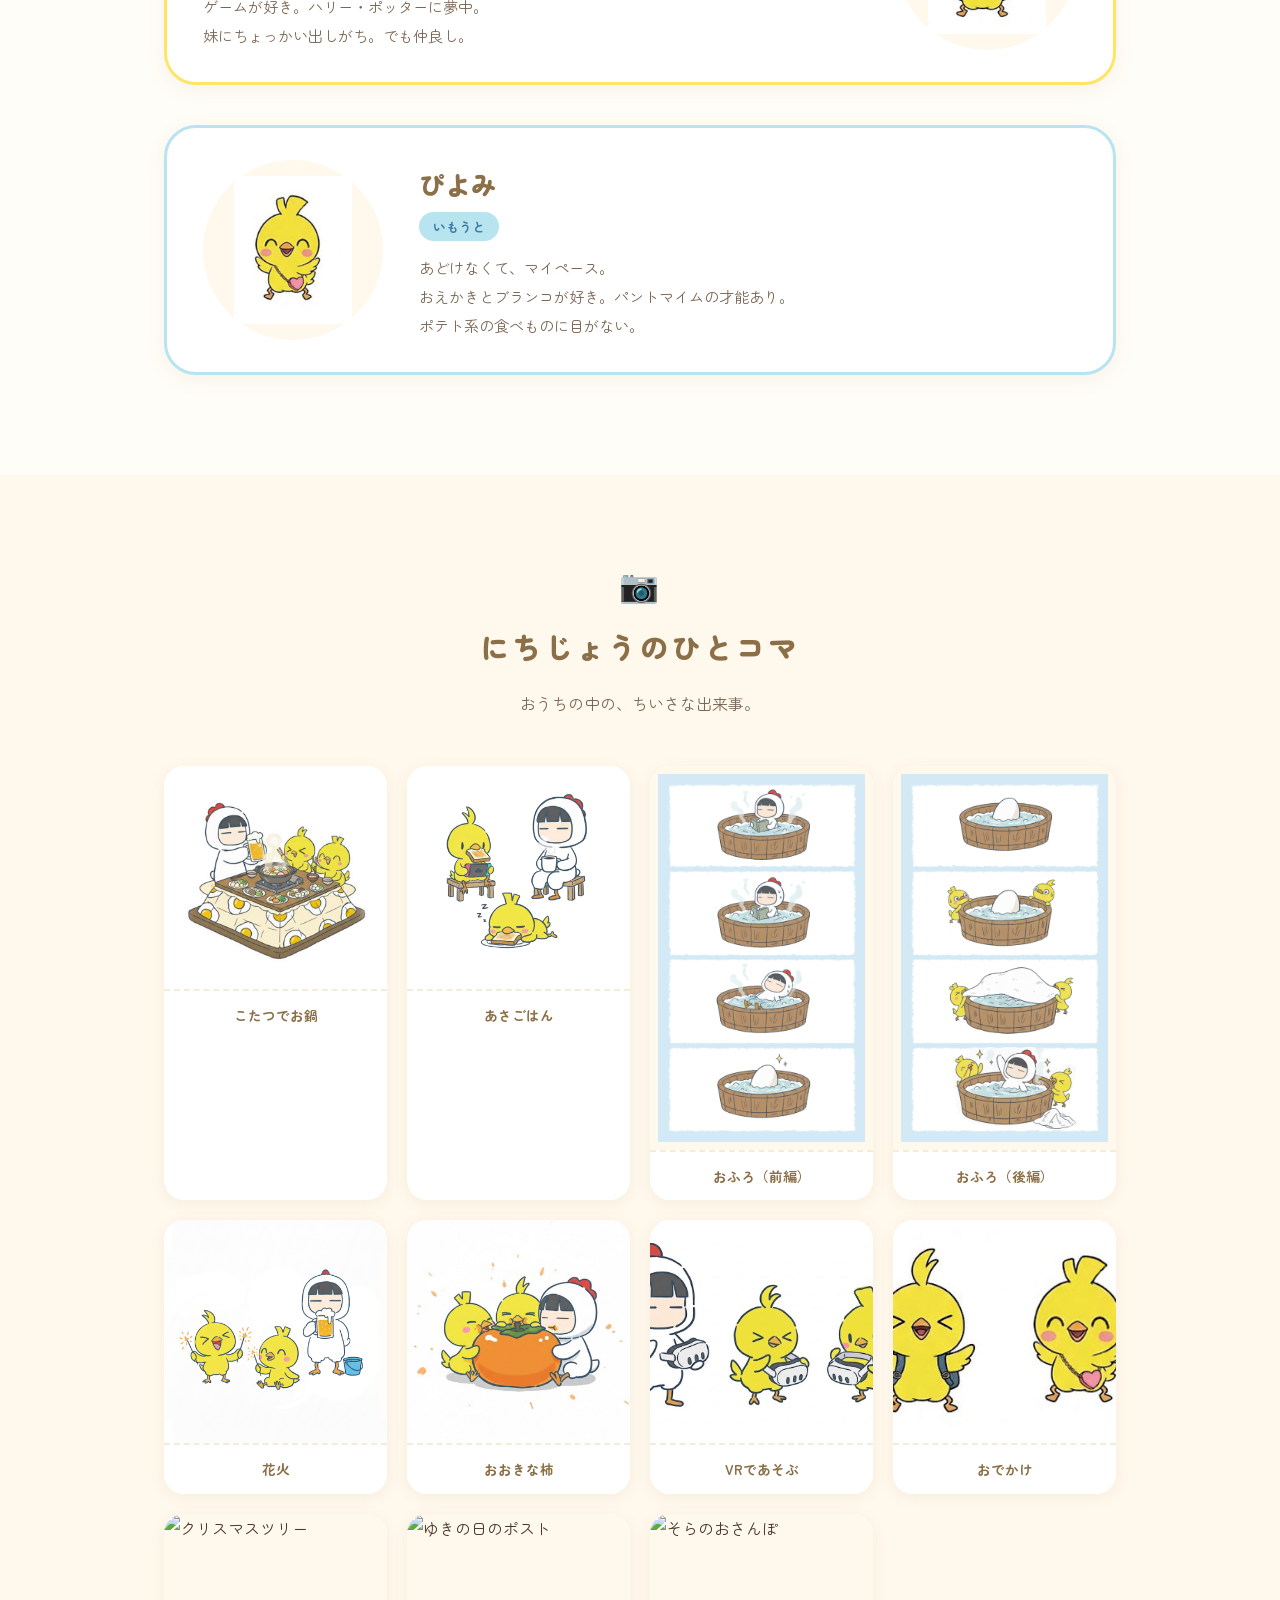
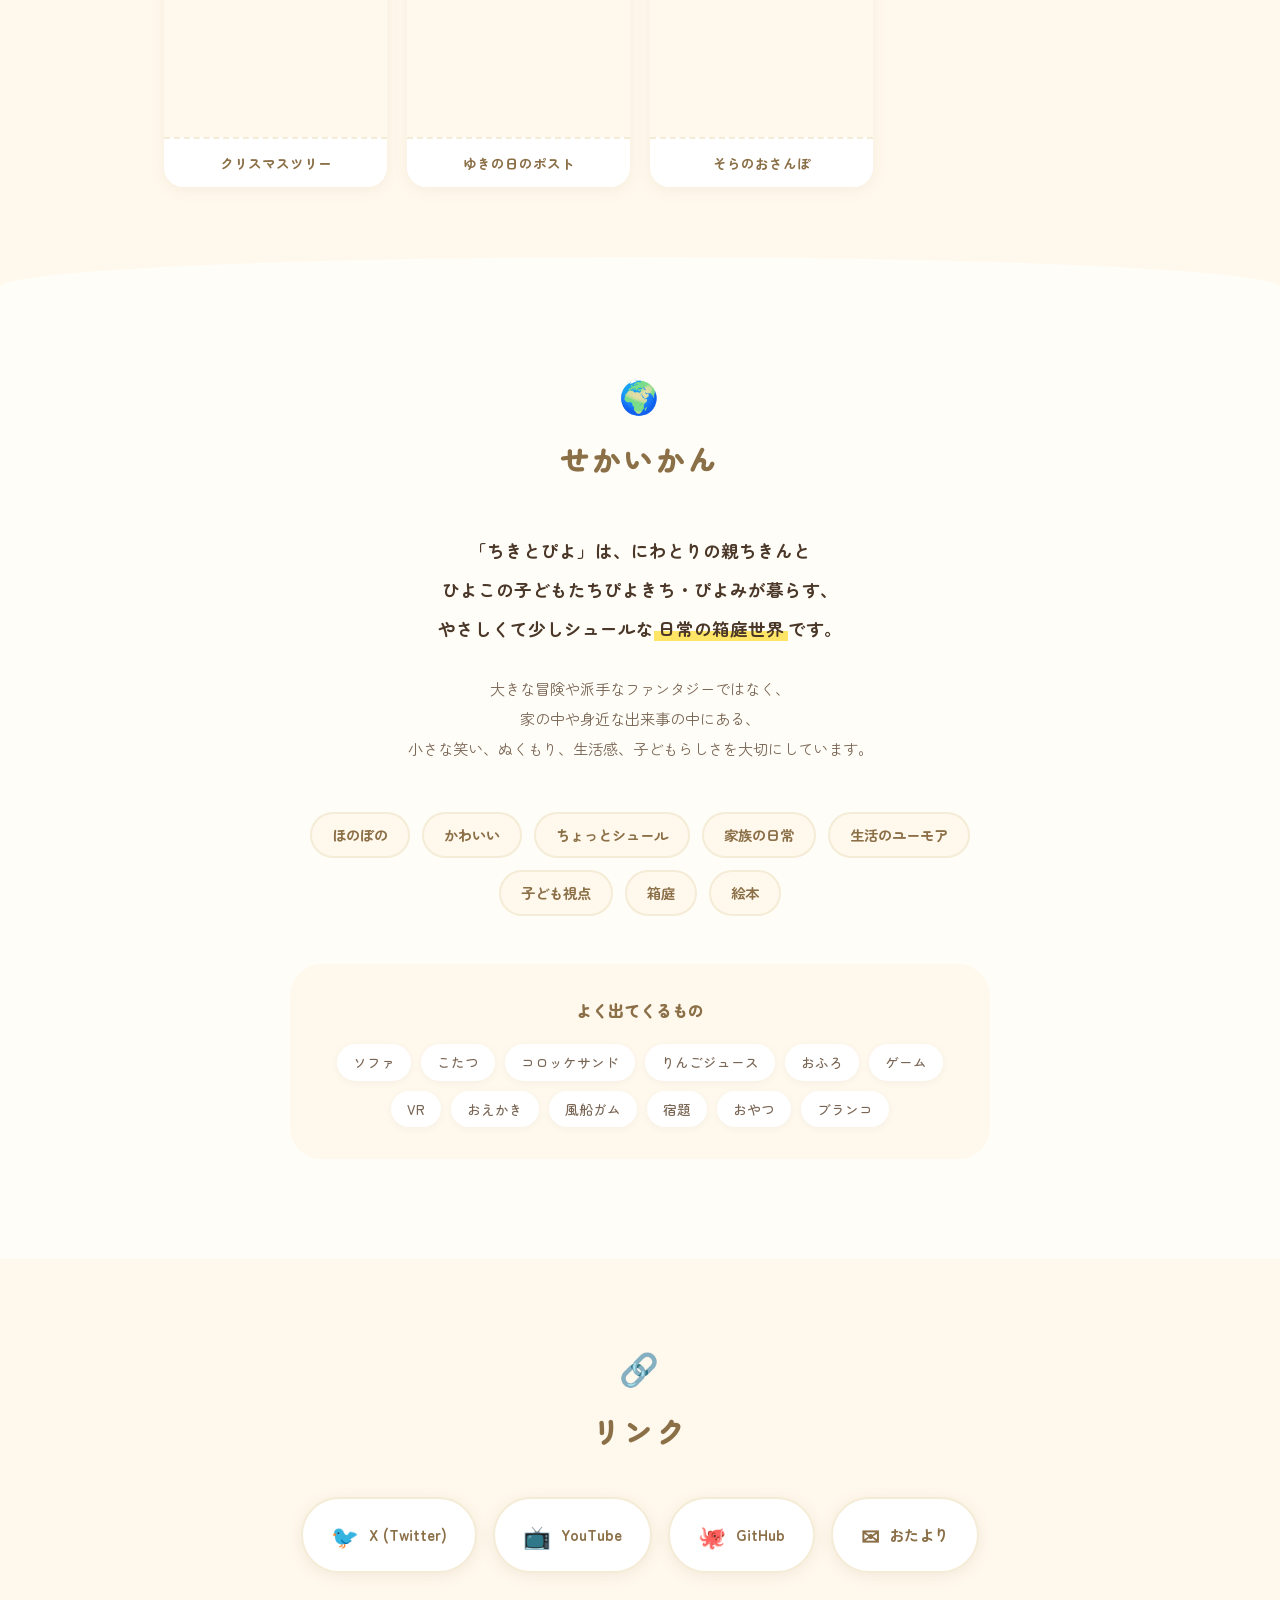
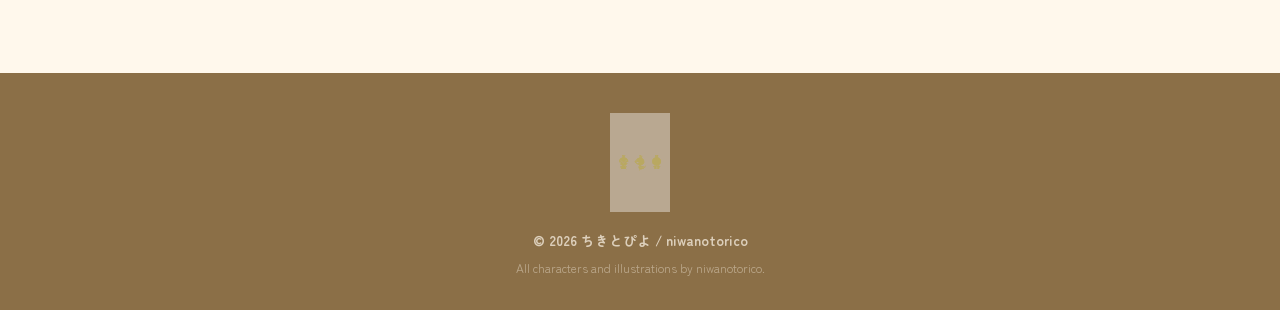
==== commit 8181f6ef: "ヒーローキャラをVRイラストに差替え、動画の前後2秒カット ヒーローセクションのキャラクター画像をVRイラストから切り出した透過PNGに変更。 YouTube背景動画の最初と最後の2秒をカットしてルー" ====
--- a/index.html
+++ b/index.html
@@ -39,9 +39,9 @@
       <p class="hero-en">A cozy slice-of-life world about<br>a chicken mom and her chick kids.</p>
     </div>
     <div class="hero-characters">
-      <img src="images/ぴよきち.png" alt="ぴよきち" class="hero-char hero-char--piyokichi">
-      <img src="images/ちきん2.0.jpg" alt="ちきん" class="hero-char hero-char--chikin">
-      <img src="images/ぴよみ.png" alt="ぴよみ" class="hero-char hero-char--piyomi">
+      <img src="images/hero-piyokichi.png" alt="ぴよきち" class="hero-char hero-char--piyokichi">
+      <img src="images/hero-chikin.png" alt="ちきん" class="hero-char hero-char--chikin">
+      <img src="images/hero-piyomi.png" alt="ぴよみ" class="hero-char hero-char--piyomi">
     </div>
     <div class="hero-ground"></div>
   </section>
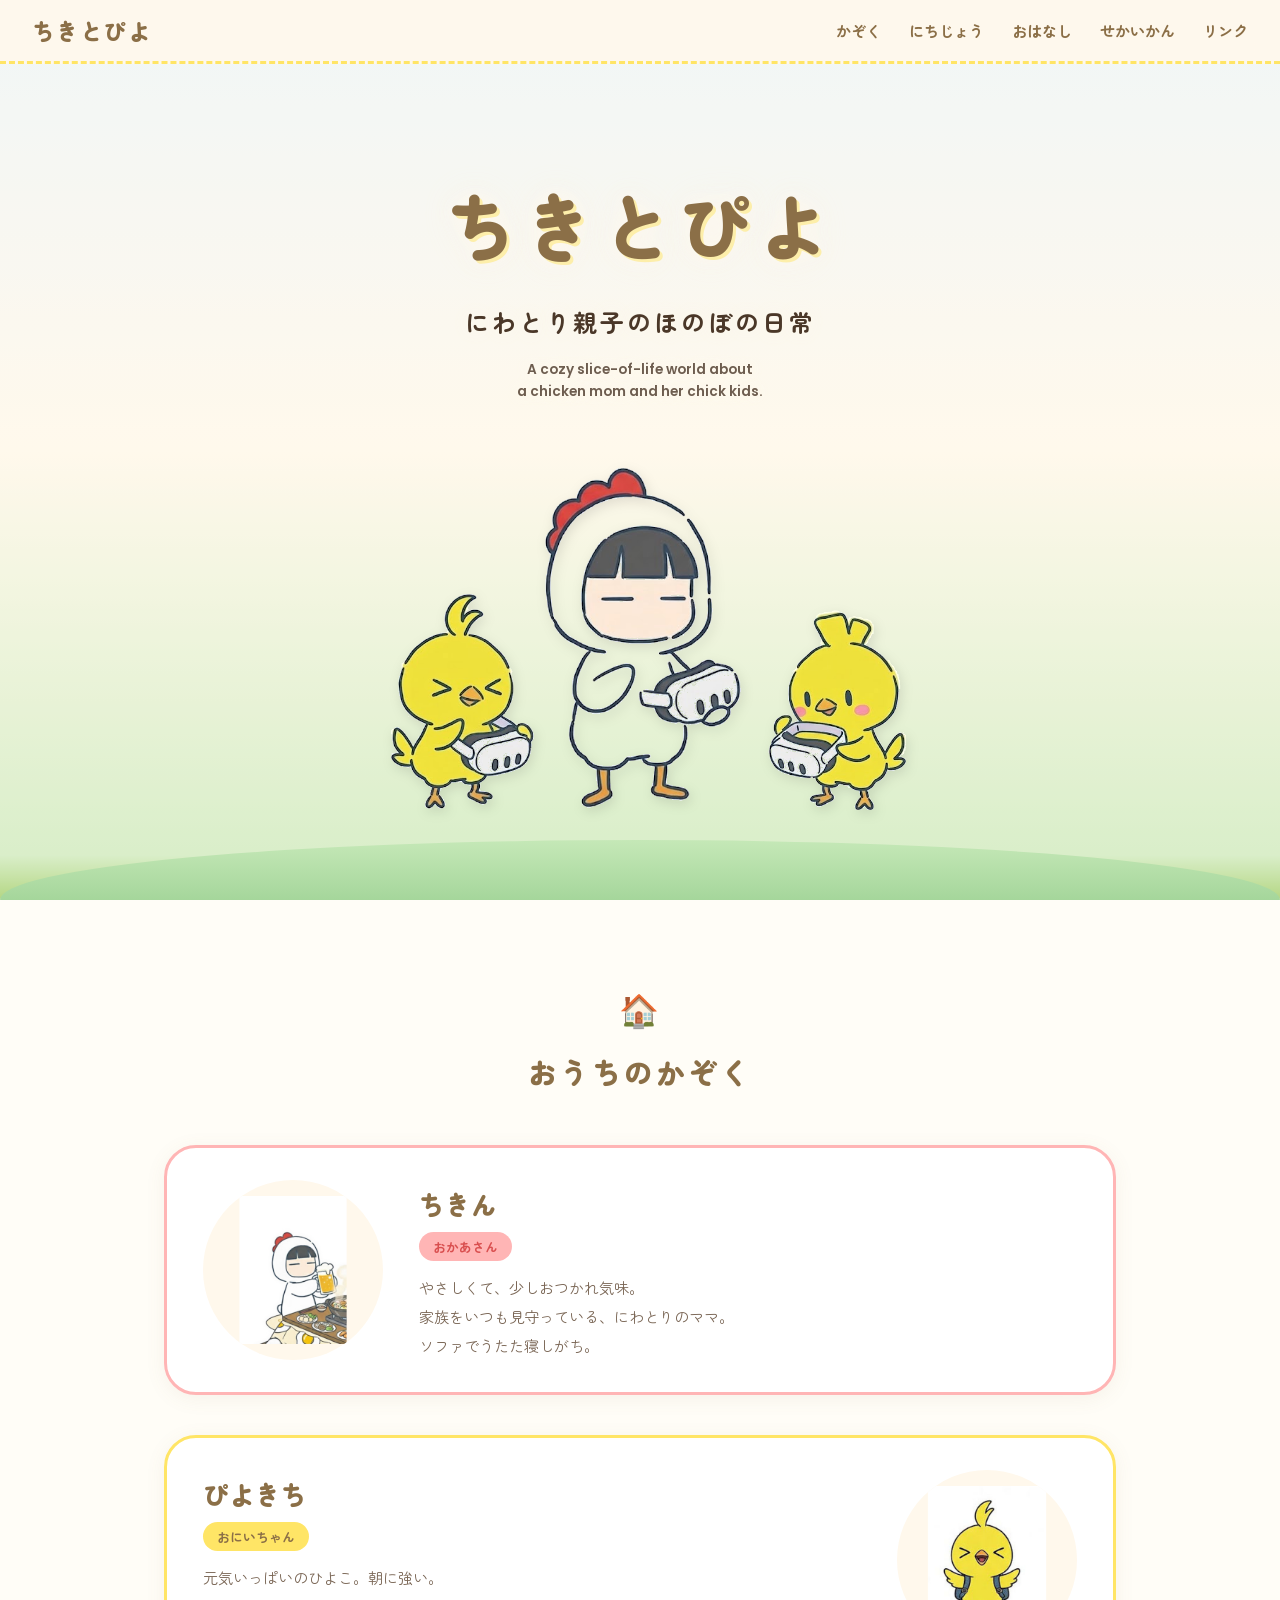
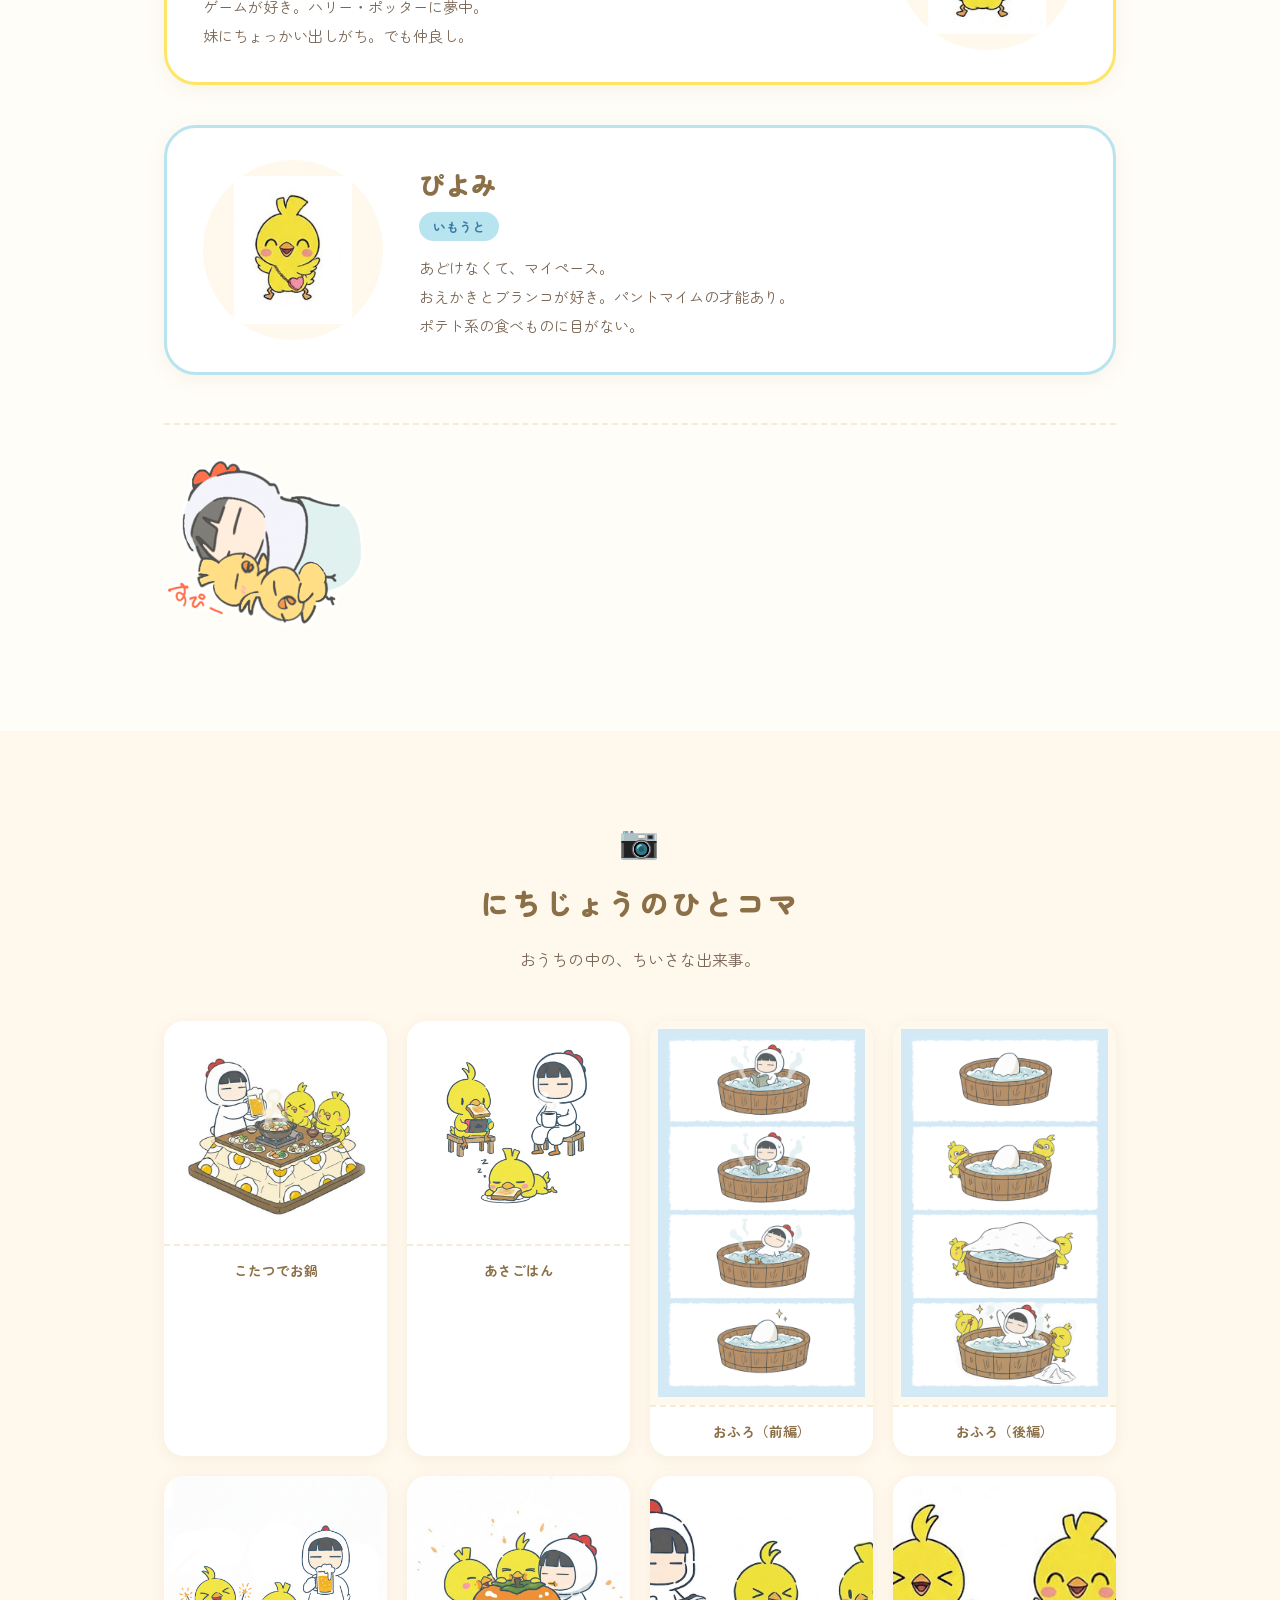
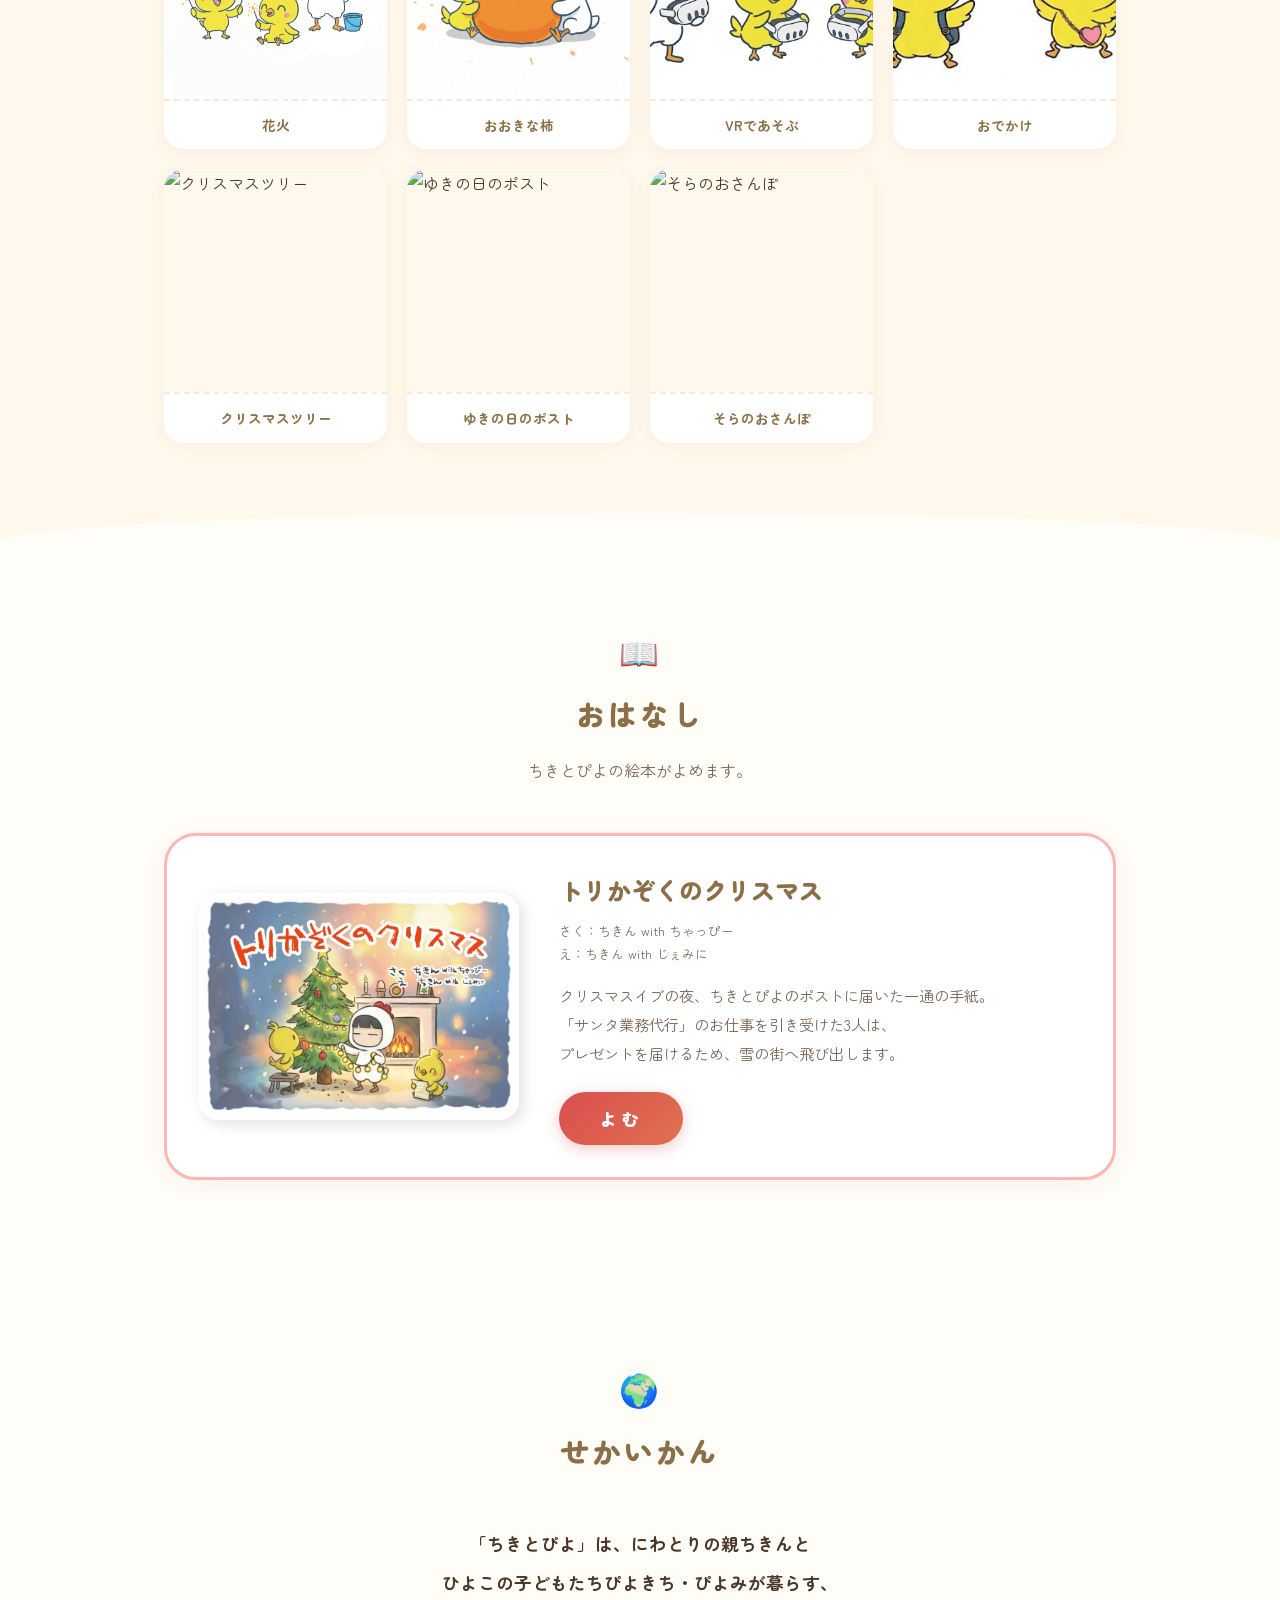
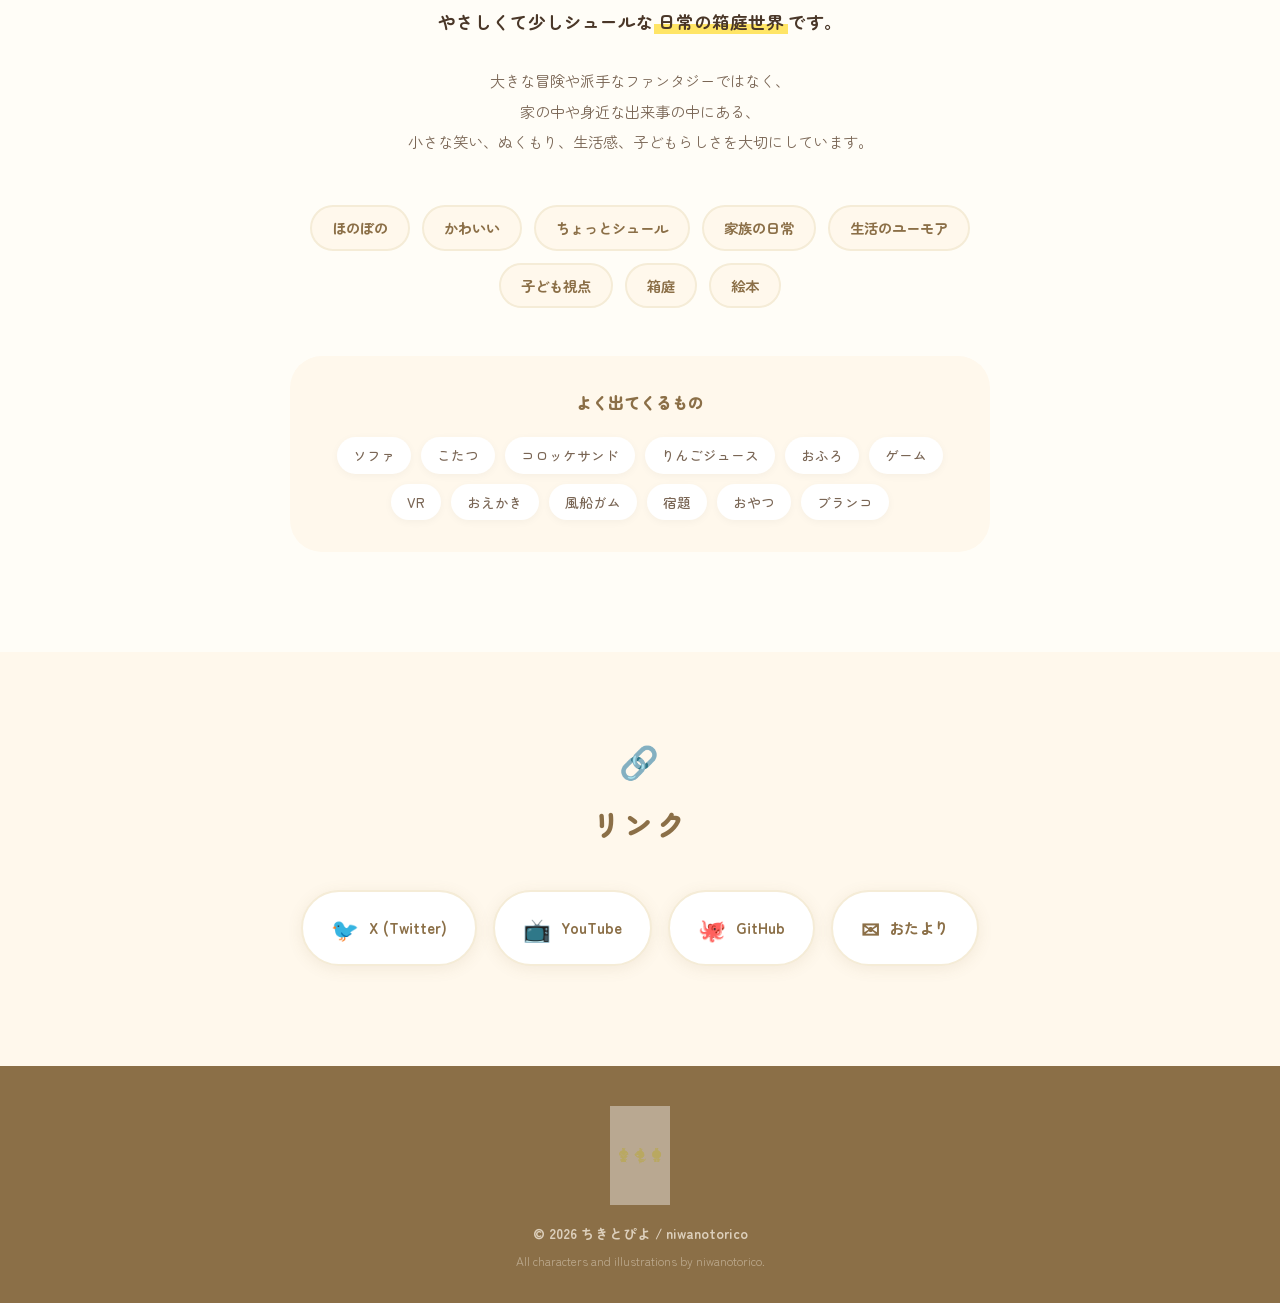
==== commit f7a4cc65: "絵本「トリかぞくのクリスマス」ビューアーとLINEスタンプ追加 おはなしセクションを新設。絵本「トリかぞくのクリスマス」全26ページを モーダルビューアーで閲覧可能に（キーボード操作対応）。 キャラク" ====
--- a/index.html
+++ b/index.html
@@ -17,6 +17,7 @@
     <ul class="nav-links">
       <li><a href="#characters">かぞく</a></li>
       <li><a href="#gallery">にちじょう</a></li>
+      <li><a href="#story">おはなし</a></li>
       <li><a href="#world">せかいかん</a></li>
       <li><a href="#links">リンク</a></li>
     </ul>
@@ -103,6 +104,12 @@
           </div>
         </div>
       </div>
+
+      <!-- 親子の象徴カット -->
+      <div class="family-stamp">
+        <img src="images/LINE_stamp/24.png" alt="すぴ〜 おやすみ親子">
+      </div>
+
     </div>
   </section>
 
@@ -165,6 +172,54 @@
       </div>
     </div>
   </section>
+
+  <!-- Story: おはなし -->
+  <section id="story" class="section section--story">
+    <div class="container">
+      <h2 class="section-title">
+        <span class="section-title__icon">&#x1F4D6;</span>
+        おはなし
+      </h2>
+      <p class="section-lead">
+        ちきとぴよの絵本がよめます。
+      </p>
+
+      <!-- 絵本カード -->
+      <div class="book-card" id="book-xmas">
+        <div class="book-card__cover">
+          <img src="images/book/00.jpg" alt="トリかぞくのクリスマス 表紙" loading="lazy">
+        </div>
+        <div class="book-card__info">
+          <h3 class="book-card__title">トリかぞくのクリスマス</h3>
+          <p class="book-card__meta">さく：ちきん with ちゃっぴー<br>え：ちきん with じぇみに</p>
+          <p class="book-card__desc">
+            クリスマスイブの夜、ちきとぴよのポストに届いた一通の手紙。<br>
+            「サンタ業務代行」のお仕事を引き受けた3人は、<br>
+            プレゼントを届けるため、雪の街へ飛び出します。
+          </p>
+          <button class="book-card__btn" onclick="openBook()">
+            よむ
+          </button>
+        </div>
+      </div>
+    </div>
+  </section>
+
+  <!-- 絵本ビューアー（モーダル） -->
+  <div class="book-viewer" id="bookViewer">
+    <div class="book-viewer__header">
+      <span class="book-viewer__title">トリかぞくのクリスマス</span>
+      <button class="book-viewer__close" onclick="closeBook()">&times;</button>
+    </div>
+    <div class="book-viewer__body">
+      <button class="book-viewer__nav book-viewer__nav--prev" onclick="bookPrev()" id="bookPrev">&#x276E;</button>
+      <div class="book-viewer__page-wrap">
+        <img class="book-viewer__page" id="bookPage" src="images/book/00.jpg" alt="ページ">
+        <div class="book-viewer__counter" id="bookCounter">1 / 26</div>
+      </div>
+      <button class="book-viewer__nav book-viewer__nav--next" onclick="bookNext()" id="bookNext">&#x276F;</button>
+    </div>
+  </div>
 
   <!-- World: せかいかん -->
   <section id="world" class="section section--world">
--- a/style.css
+++ b/style.css
@@ -530,6 +530,25 @@
   color: var(--text-light);
 }
 
+/* Family stamp (LINE stamp 24) */
+.family-stamp {
+  text-align: center;
+  margin-top: 48px;
+  padding-top: 32px;
+  border-top: 2px dashed var(--cream-dark);
+}
+
+.family-stamp img {
+  width: 200px;
+  opacity: 0.7;
+  transition: opacity 0.3s, transform 0.3s;
+}
+
+.family-stamp img:hover {
+  opacity: 1;
+  transform: scale(1.05);
+}
+
 /* === Gallery Section === */
 .section--gallery {
   background: var(--cream);
@@ -576,6 +595,226 @@
   text-align: center;
   background: white;
   border-top: 2px dashed var(--cream-dark);
+}
+
+/* === Story / Book Section === */
+.section--story {
+  background: var(--warm-white);
+  position: relative;
+}
+
+.section--story::before {
+  content: '';
+  position: absolute;
+  top: -30px;
+  left: 0;
+  width: 100%;
+  height: 60px;
+  background: var(--warm-white);
+  border-radius: 50% 50% 0 0;
+}
+
+.book-card {
+  display: flex;
+  gap: 40px;
+  align-items: center;
+  background: white;
+  border-radius: var(--radius-lg);
+  padding: 32px;
+  box-shadow: 0 4px 20px rgba(139, 111, 71, 0.08);
+  border: 3px solid var(--soft-pink);
+}
+
+.book-card__cover {
+  flex-shrink: 0;
+  width: 320px;
+  border-radius: var(--radius);
+  overflow: hidden;
+  box-shadow: 4px 4px 15px rgba(0,0,0,0.12);
+}
+
+.book-card__cover img {
+  width: 100%;
+  display: block;
+}
+
+.book-card__info {
+  flex: 1;
+}
+
+.book-card__title {
+  font-size: 1.5rem;
+  font-weight: 900;
+  color: var(--warm-brown);
+  margin-bottom: 8px;
+}
+
+.book-card__meta {
+  font-size: 0.8rem;
+  color: var(--text-light);
+  margin-bottom: 16px;
+  line-height: 1.8;
+}
+
+.book-card__desc {
+  font-size: 0.95rem;
+  color: var(--text-light);
+  line-height: 1.9;
+  margin-bottom: 24px;
+}
+
+.book-card__btn {
+  display: inline-block;
+  padding: 14px 40px;
+  background: linear-gradient(135deg, var(--chikin-red), #e07050);
+  color: white;
+  border: none;
+  border-radius: 50px;
+  font-family: inherit;
+  font-size: 1.1rem;
+  font-weight: 900;
+  letter-spacing: 4px;
+  cursor: pointer;
+  box-shadow: 0 4px 15px rgba(217, 79, 79, 0.3);
+  transition: transform 0.3s, box-shadow 0.3s;
+}
+
+.book-card__btn:hover {
+  transform: translateY(-3px);
+  box-shadow: 0 8px 25px rgba(217, 79, 79, 0.4);
+}
+
+/* Book Viewer Modal */
+.book-viewer {
+  position: fixed;
+  top: 0;
+  left: 0;
+  width: 100%;
+  height: 100%;
+  z-index: 9999;
+  background: rgba(30, 20, 10, 0.92);
+  flex-direction: column;
+  visibility: hidden;
+  opacity: 0;
+  display: flex;
+  transition: opacity 0.3s, visibility 0.3s;
+}
+
+.book-viewer.is-open {
+  visibility: visible;
+  opacity: 1;
+}
+
+.book-viewer__header {
+  display: flex;
+  justify-content: space-between;
+  align-items: center;
+  padding: 16px 24px;
+  background: rgba(0,0,0,0.3);
+}
+
+.book-viewer__title {
+  color: rgba(255,255,255,0.8);
+  font-size: 0.95rem;
+  font-weight: 700;
+}
+
+.book-viewer__close {
+  background: none;
+  border: none;
+  color: white;
+  font-size: 2rem;
+  cursor: pointer;
+  padding: 0 8px;
+  line-height: 1;
+  opacity: 0.7;
+  transition: opacity 0.3s;
+}
+
+.book-viewer__close:hover {
+  opacity: 1;
+}
+
+.book-viewer__body {
+  flex: 1;
+  display: flex;
+  align-items: center;
+  justify-content: center;
+  gap: 16px;
+  padding: 16px;
+  min-height: 0;
+}
+
+.book-viewer__nav {
+  background: rgba(255,255,255,0.15);
+  border: none;
+  color: white;
+  font-size: 1.8rem;
+  width: 56px;
+  height: 56px;
+  border-radius: 50%;
+  cursor: pointer;
+  flex-shrink: 0;
+  transition: background 0.3s;
+  display: flex;
+  align-items: center;
+  justify-content: center;
+}
+
+.book-viewer__nav:hover {
+  background: rgba(255,255,255,0.3);
+}
+
+.book-viewer__nav:disabled {
+  opacity: 0.2;
+  cursor: default;
+}
+
+.book-viewer__page-wrap {
+  flex: 1;
+  display: flex;
+  flex-direction: column;
+  align-items: center;
+  justify-content: center;
+  min-height: 0;
+  max-height: 100%;
+}
+
+.book-viewer__page {
+  max-width: 100%;
+  max-height: calc(100vh - 160px);
+  object-fit: contain;
+  border-radius: 4px;
+  box-shadow: 0 4px 30px rgba(0,0,0,0.4);
+}
+
+.book-viewer__counter {
+  color: rgba(255,255,255,0.5);
+  font-size: 0.85rem;
+  margin-top: 12px;
+  font-weight: 600;
+}
+
+/* Book responsive */
+@media (max-width: 768px) {
+  .book-card {
+    flex-direction: column;
+    text-align: center;
+  }
+
+  .book-card__cover {
+    width: 240px;
+  }
+
+  .book-card__desc br {
+    display: none;
+  }
+
+  .book-viewer__nav {
+    width: 40px;
+    height: 40px;
+    font-size: 1.2rem;
+  }
 }
 
 /* === World Section === */
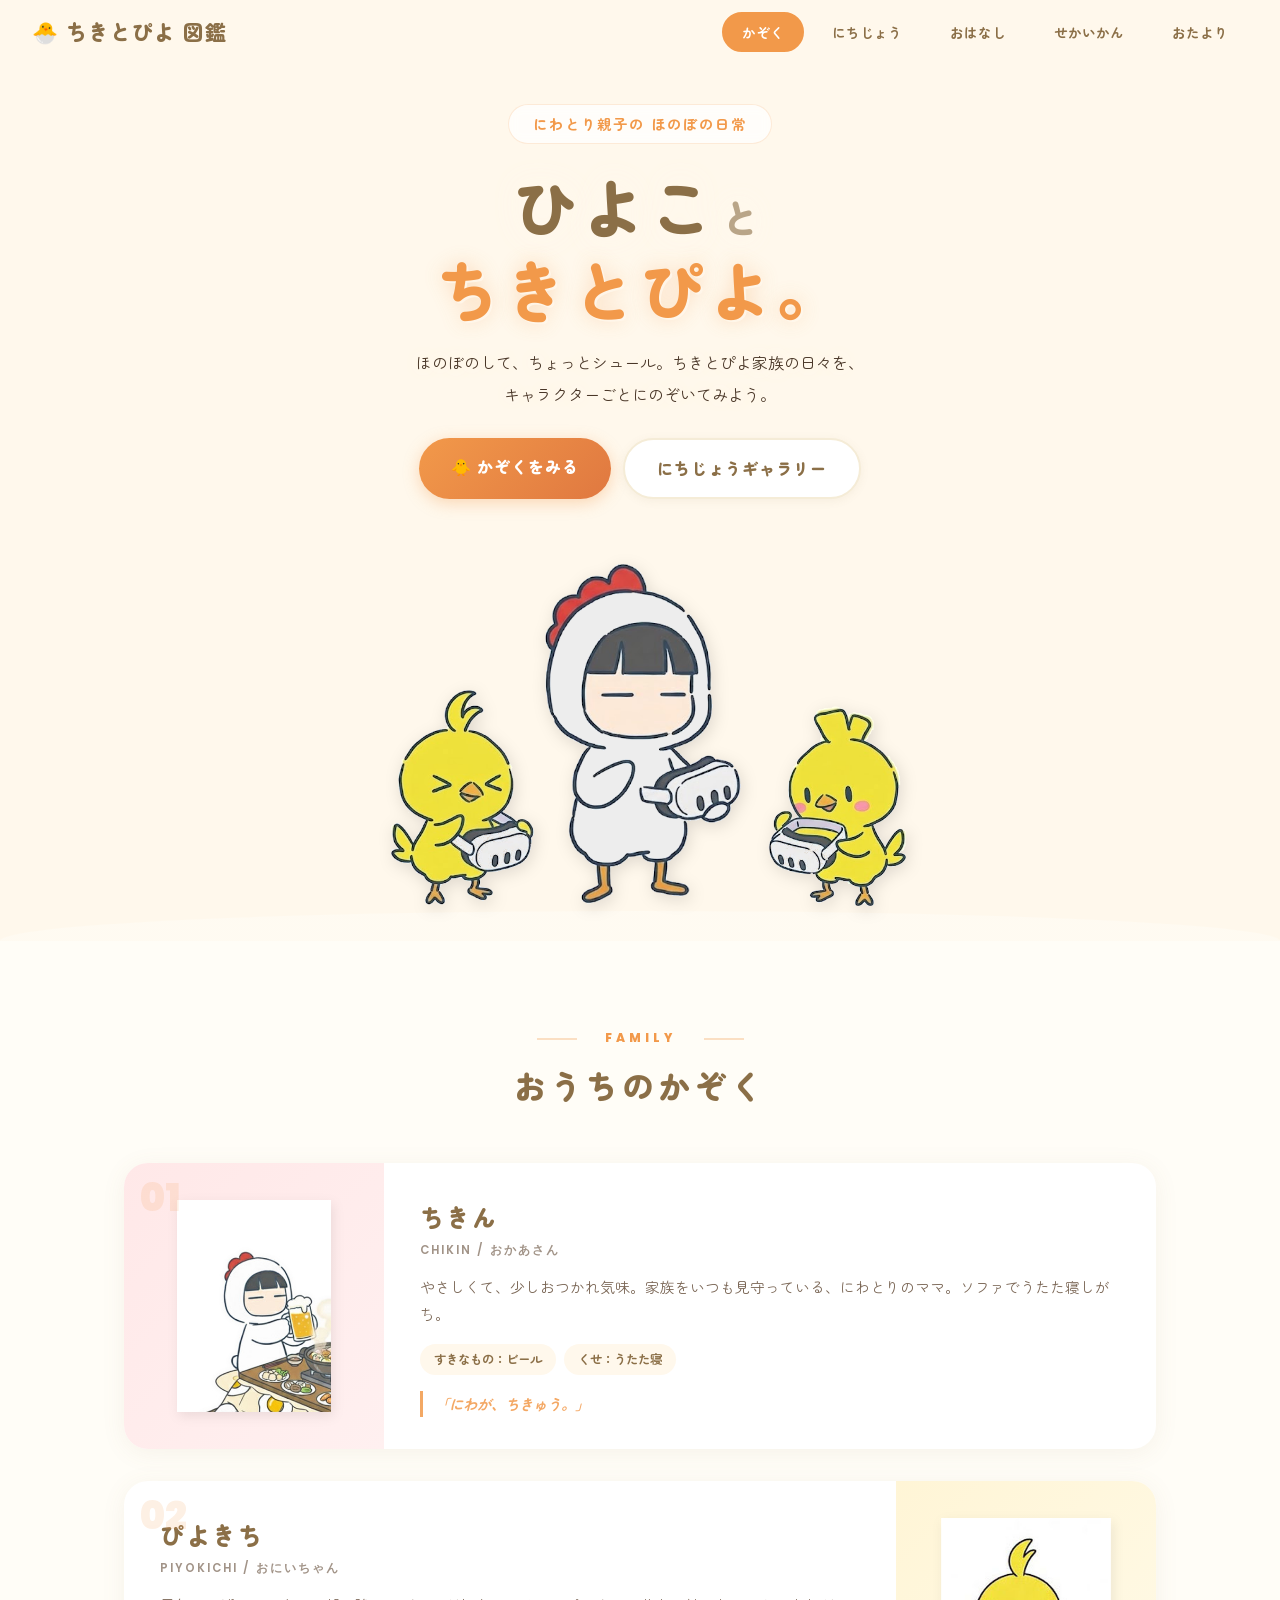
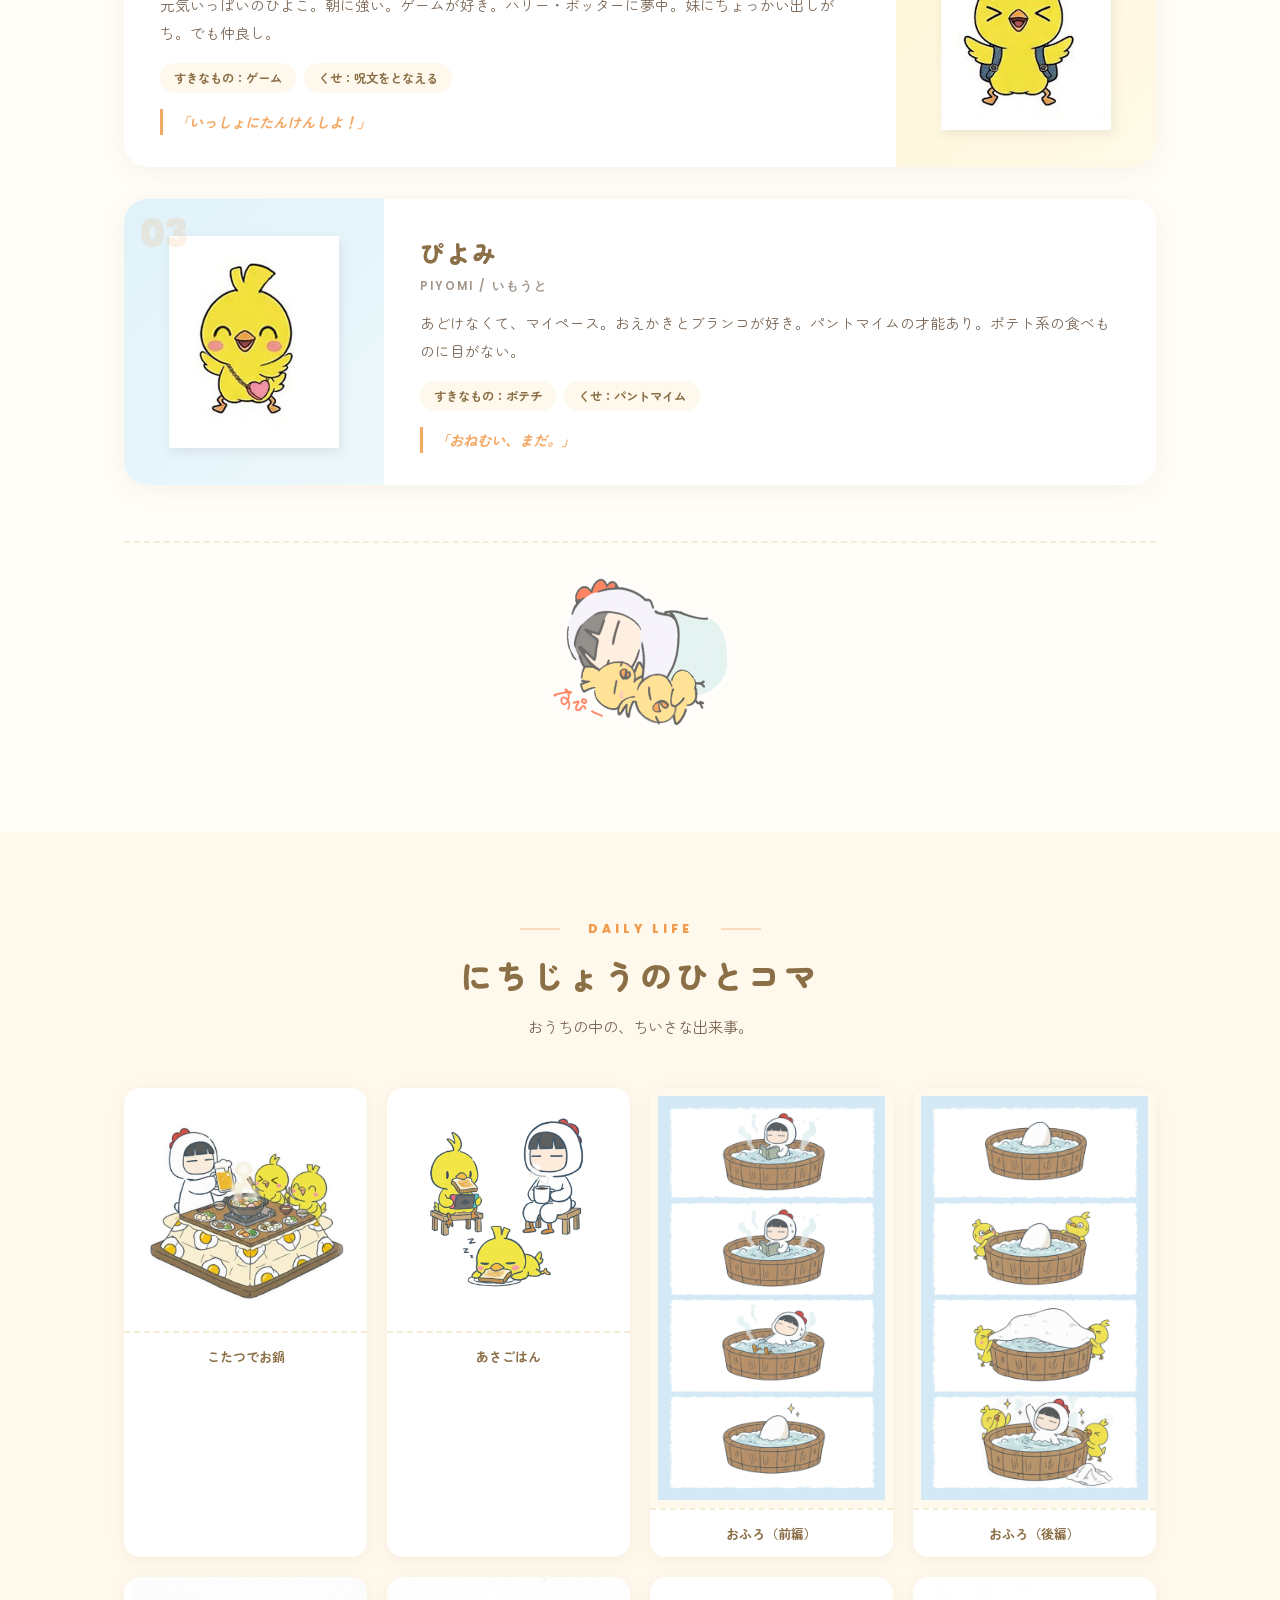
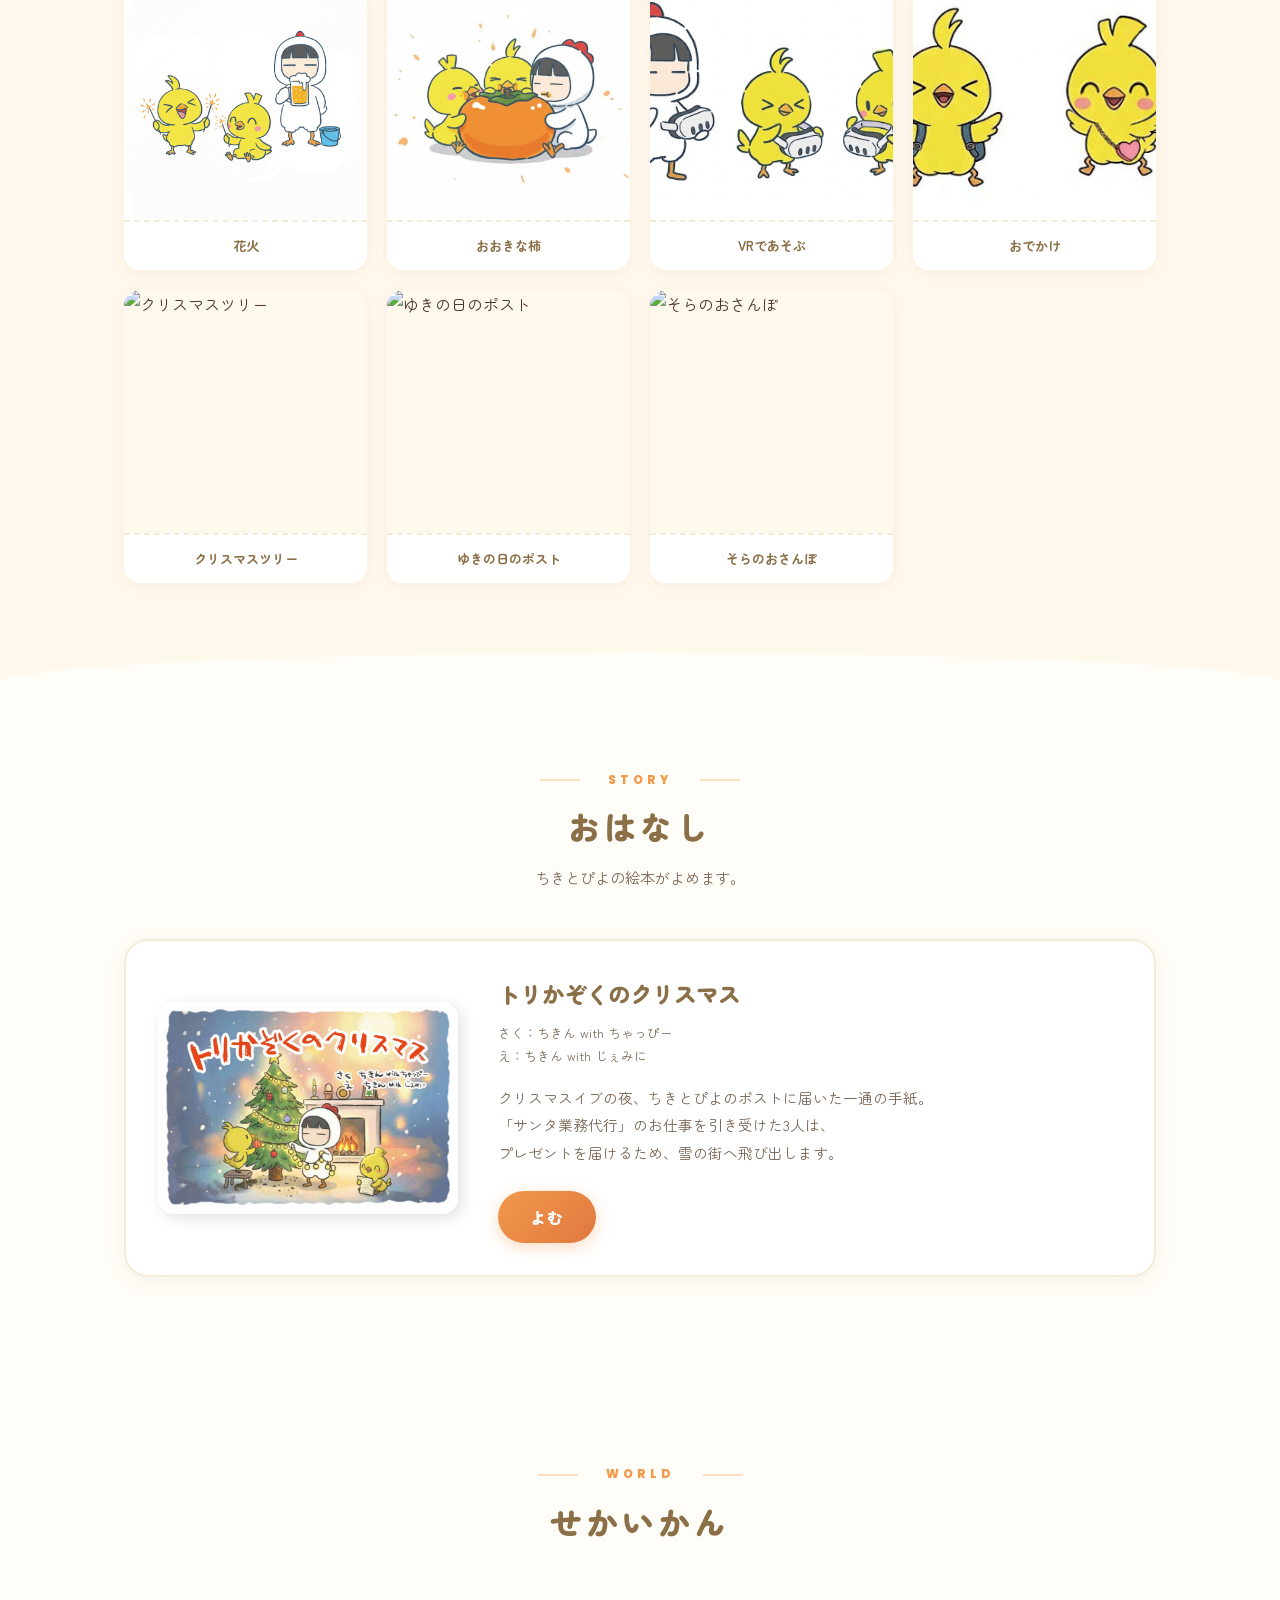
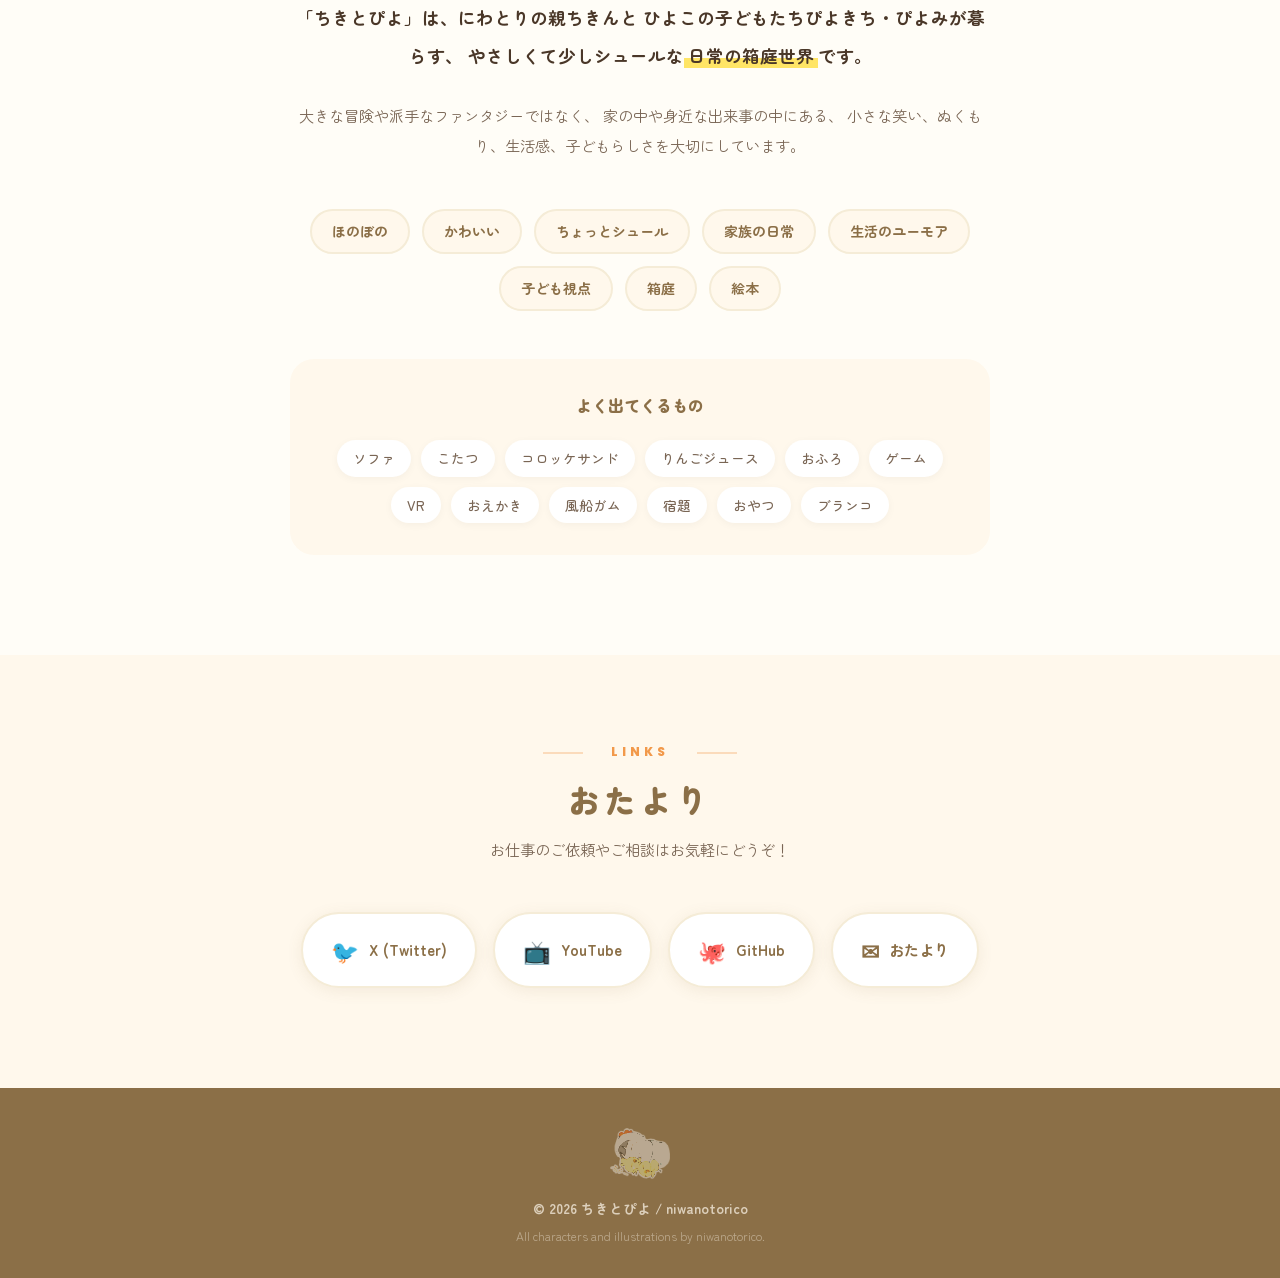
==== commit 9dbf3eb1: "図鑑ポータル風デザインに全面リニューアル HTML: セクションヘッダー、キャラカード、ナビチップ等を図鑑スタイルに刷新 CSS: 新クラス体系に完全対応、アクセントカラー・番号バッジ・タグ等を追加 " ====
--- a/index.html
+++ b/index.html
@@ -3,104 +3,125 @@
 <head>
   <meta charset="UTF-8">
   <meta name="viewport" content="width=device-width, initial-scale=1.0">
-  <title>ちきとぴよ | にわとり親子のほのぼの日常</title>
+  <title>ちきとぴよ 図鑑 | にわとり親子のほのぼの日常</title>
   <meta name="description" content="にわとりの親ちきんと、ひよこのぴよきち・ぴよみが暮らす、やさしくて少しシュールな日常の箱庭世界。">
   <link rel="stylesheet" href="style.css">
   <link rel="preconnect" href="https://fonts.googleapis.com">
-  <link href="https://fonts.googleapis.com/css2?family=Zen+Maru+Gothic:wght@400;500;700;900&family=Poppins:wght@400;600;800&display=swap" rel="stylesheet">
+  <link href="https://fonts.googleapis.com/css2?family=Zen+Maru+Gothic:wght@400;500;700;900&family=Poppins:wght@400;600;800;900&display=swap" rel="stylesheet">
 </head>
 <body>
 
   <!-- Navigation -->
   <nav class="navbar">
-    <a href="#" class="nav-logo">ちきとぴよ</a>
+    <a href="#" class="nav-logo">&#x1F423; ちきとぴよ 図鑑</a>
     <ul class="nav-links">
-      <li><a href="#characters">かぞく</a></li>
-      <li><a href="#gallery">にちじょう</a></li>
-      <li><a href="#story">おはなし</a></li>
-      <li><a href="#world">せかいかん</a></li>
-      <li><a href="#links">リンク</a></li>
+      <li><a href="#characters" class="nav-chip nav-chip--active">かぞく</a></li>
+      <li><a href="#gallery" class="nav-chip">にちじょう</a></li>
+      <li><a href="#story" class="nav-chip">おはなし</a></li>
+      <li><a href="#world" class="nav-chip">せかいかん</a></li>
+      <li><a href="#links" class="nav-chip">おたより</a></li>
     </ul>
     <button class="nav-toggle" aria-label="メニュー">
       <span></span><span></span><span></span>
     </button>
   </nav>
 
-  <!-- Hero: おうちの入り口 -->
+  <!-- Hero -->
   <section class="hero">
-    <!-- YouTube背景動画 -->
     <div class="hero-video-bg">
       <div id="ytplayer"></div>
     </div>
     <div class="hero-video-overlay"></div>
 
     <div class="hero-content">
-      <h1 class="hero-title">ちきとぴよ</h1>
-      <p class="hero-subtitle">にわとり親子の<br class="sp-only">ほのぼの日常</p>
-      <p class="hero-en">A cozy slice-of-life world about<br>a chicken mom and her chick kids.</p>
-    </div>
+      <p class="hero-tag">にわとり親子の ほのぼの日常</p>
+      <h1 class="hero-title">
+        ひよこ<span class="hero-title__and">と</span><br>
+        <span class="hero-title__accent">ちきとぴよ。</span>
+      </h1>
+      <p class="hero-desc">
+        ほのぼのして、ちょっとシュール。ちきとぴよ家族の日々を、<br class="pc-only">
+        キャラクターごとにのぞいてみよう。
+      </p>
+      <div class="hero-buttons">
+        <a href="#characters" class="btn btn--primary">&#x1F425; かぞくをみる</a>
+        <a href="#gallery" class="btn btn--secondary">にちじょうギャラリー</a>
+      </div>
+    </div>
+
     <div class="hero-characters">
       <img src="images/hero-piyokichi.png" alt="ぴよきち" class="hero-char hero-char--piyokichi">
       <img src="images/hero-chikin.png" alt="ちきん" class="hero-char hero-char--chikin">
       <img src="images/hero-piyomi.png" alt="ぴよみ" class="hero-char hero-char--piyomi">
     </div>
-    <div class="hero-ground"></div>
-  </section>
-
-  <!-- Characters: かぞく紹介 -->
+  </section>
+
+  <!-- Characters: かぞく図鑑 -->
   <section id="characters" class="section section--characters">
     <div class="container">
-      <h2 class="section-title">
-        <span class="section-title__icon">&#x1F3E0;</span>
-        おうちのかぞく
-      </h2>
+      <div class="section-header">
+        <span class="section-header__label">FAMILY</span>
+        <h2 class="section-header__title">おうちのかぞく</h2>
+      </div>
 
       <div class="character-cards">
         <!-- ちきん -->
-        <div class="character-card character-card--chikin">
-          <div class="character-card__image">
+        <div class="char-card">
+          <span class="char-card__number">01</span>
+          <div class="char-card__visual char-card__visual--chikin">
             <img src="images/chikin-profile.png" alt="ちきん">
           </div>
-          <div class="character-card__info">
-            <h3 class="character-card__name">ちきん</h3>
-            <span class="character-card__role">おかあさん</span>
-            <p class="character-card__desc">
-              やさしくて、少しおつかれ気味。<br>
-              家族をいつも見守っている、にわとりのママ。<br>
-              ソファでうたた寝しがち。
+          <div class="char-card__body">
+            <h3 class="char-card__name">ちきん</h3>
+            <span class="char-card__name-en">CHIKIN / おかあさん</span>
+            <p class="char-card__desc">
+              やさしくて、少しおつかれ気味。家族をいつも見守っている、にわとりのママ。ソファでうたた寝しがち。
             </p>
+            <div class="char-card__tags">
+              <span>すきなもの：ビール</span>
+              <span>くせ：うたた寝</span>
+            </div>
+            <div class="char-card__quote">「にわが、ちきゅう。」</div>
           </div>
         </div>
 
         <!-- ぴよきち -->
-        <div class="character-card character-card--piyokichi">
-          <div class="character-card__image">
+        <div class="char-card">
+          <span class="char-card__number">02</span>
+          <div class="char-card__visual char-card__visual--piyokichi">
             <img src="images/piyokichi-profile.png" alt="ぴよきち">
           </div>
-          <div class="character-card__info">
-            <h3 class="character-card__name">ぴよきち</h3>
-            <span class="character-card__role">おにいちゃん</span>
-            <p class="character-card__desc">
-              元気いっぱいのひよこ。朝に強い。<br>
-              ゲームが好き。ハリー・ポッターに夢中。<br>
-              妹にちょっかい出しがち。でも仲良し。
+          <div class="char-card__body">
+            <h3 class="char-card__name">ぴよきち</h3>
+            <span class="char-card__name-en">PIYOKICHI / おにいちゃん</span>
+            <p class="char-card__desc">
+              元気いっぱいのひよこ。朝に強い。ゲームが好き。ハリー・ポッターに夢中。妹にちょっかい出しがち。でも仲良し。
             </p>
+            <div class="char-card__tags">
+              <span>すきなもの：ゲーム</span>
+              <span>くせ：呪文をとなえる</span>
+            </div>
+            <div class="char-card__quote">「いっしょにたんけんしよ！」</div>
           </div>
         </div>
 
         <!-- ぴよみ -->
-        <div class="character-card character-card--piyomi">
-          <div class="character-card__image">
+        <div class="char-card">
+          <span class="char-card__number">03</span>
+          <div class="char-card__visual char-card__visual--piyomi">
             <img src="images/piyomi-profile.png" alt="ぴよみ">
           </div>
-          <div class="character-card__info">
-            <h3 class="character-card__name">ぴよみ</h3>
-            <span class="character-card__role">いもうと</span>
-            <p class="character-card__desc">
-              あどけなくて、マイペース。<br>
-              おえかきとブランコが好き。パントマイムの才能あり。<br>
-              ポテト系の食べものに目がない。
+          <div class="char-card__body">
+            <h3 class="char-card__name">ぴよみ</h3>
+            <span class="char-card__name-en">PIYOMI / いもうと</span>
+            <p class="char-card__desc">
+              あどけなくて、マイペース。おえかきとブランコが好き。パントマイムの才能あり。ポテト系の食べものに目がない。
             </p>
+            <div class="char-card__tags">
+              <span>すきなもの：ポテチ</span>
+              <span>くせ：パントマイム</span>
+            </div>
+            <div class="char-card__quote">「おねむい、まだ。」</div>
           </div>
         </div>
       </div>
@@ -109,20 +130,17 @@
       <div class="family-stamp">
         <img src="images/LINE_stamp/24.png" alt="すぴ〜 おやすみ親子">
       </div>
-
     </div>
   </section>
 
   <!-- Gallery: にちじょうのひとコマ -->
   <section id="gallery" class="section section--gallery">
     <div class="container">
-      <h2 class="section-title">
-        <span class="section-title__icon">&#x1F4F7;</span>
-        にちじょうのひとコマ
-      </h2>
-      <p class="section-lead">
-        おうちの中の、ちいさな出来事。
-      </p>
+      <div class="section-header">
+        <span class="section-header__label">DAILY LIFE</span>
+        <h2 class="section-header__title">にちじょうのひとコマ</h2>
+        <p class="section-header__sub">おうちの中の、ちいさな出来事。</p>
+      </div>
 
       <div class="gallery-grid">
         <div class="gallery-item">
@@ -176,15 +194,12 @@
   <!-- Story: おはなし -->
   <section id="story" class="section section--story">
     <div class="container">
-      <h2 class="section-title">
-        <span class="section-title__icon">&#x1F4D6;</span>
-        おはなし
-      </h2>
-      <p class="section-lead">
-        ちきとぴよの絵本がよめます。
-      </p>
-
-      <!-- 絵本カード -->
+      <div class="section-header">
+        <span class="section-header__label">STORY</span>
+        <h2 class="section-header__title">おはなし</h2>
+        <p class="section-header__sub">ちきとぴよの絵本がよめます。</p>
+      </div>
+
       <div class="book-card" id="book-xmas">
         <div class="book-card__cover">
           <img src="images/book/00.jpg" alt="トリかぞくのクリスマス 表紙" loading="lazy">
@@ -197,9 +212,7 @@
             「サンタ業務代行」のお仕事を引き受けた3人は、<br>
             プレゼントを届けるため、雪の街へ飛び出します。
           </p>
-          <button class="book-card__btn" onclick="openBook()">
-            よむ
-          </button>
+          <button class="btn btn--primary" onclick="openBook()">よむ</button>
         </div>
       </div>
     </div>
@@ -224,21 +237,21 @@
   <!-- World: せかいかん -->
   <section id="world" class="section section--world">
     <div class="container">
-      <h2 class="section-title">
-        <span class="section-title__icon">&#x1F30D;</span>
-        せかいかん
-      </h2>
+      <div class="section-header">
+        <span class="section-header__label">WORLD</span>
+        <h2 class="section-header__title">せかいかん</h2>
+      </div>
 
       <div class="world-content">
         <div class="world-text">
           <p class="world-text__main">
-            「ちきとぴよ」は、にわとりの親<strong>ちきん</strong>と<br>
-            ひよこの子どもたち<strong>ぴよきち</strong>・<strong>ぴよみ</strong>が暮らす、<br>
+            「ちきとぴよ」は、にわとりの親<strong>ちきん</strong>と
+            ひよこの子どもたち<strong>ぴよきち</strong>・<strong>ぴよみ</strong>が暮らす、
             やさしくて少しシュールな<span class="marker">日常の箱庭世界</span>です。
           </p>
           <p class="world-text__sub">
-            大きな冒険や派手なファンタジーではなく、<br>
-            家の中や身近な出来事の中にある、<br>
+            大きな冒険や派手なファンタジーではなく、
+            家の中や身近な出来事の中にある、
             小さな笑い、ぬくもり、生活感、子どもらしさを大切にしています。
           </p>
         </div>
@@ -257,18 +270,10 @@
         <div class="world-motifs">
           <h3 class="world-motifs__title">よく出てくるもの</h3>
           <div class="motifs-list">
-            <span>ソファ</span>
-            <span>こたつ</span>
-            <span>コロッケサンド</span>
-            <span>りんごジュース</span>
-            <span>おふろ</span>
-            <span>ゲーム</span>
-            <span>VR</span>
-            <span>おえかき</span>
-            <span>風船ガム</span>
-            <span>宿題</span>
-            <span>おやつ</span>
-            <span>ブランコ</span>
+            <span>ソファ</span><span>こたつ</span><span>コロッケサンド</span>
+            <span>りんごジュース</span><span>おふろ</span><span>ゲーム</span>
+            <span>VR</span><span>おえかき</span><span>風船ガム</span>
+            <span>宿題</span><span>おやつ</span><span>ブランコ</span>
           </div>
         </div>
       </div>
@@ -278,34 +283,23 @@
   <!-- Links -->
   <section id="links" class="section section--links">
     <div class="container">
-      <h2 class="section-title">
-        <span class="section-title__icon">&#x1F517;</span>
-        リンク
-      </h2>
+      <div class="section-header">
+        <span class="section-header__label">LINKS</span>
+        <h2 class="section-header__title">おたより</h2>
+        <p class="section-header__sub">お仕事のご依頼やご相談はお気軽にどうぞ！</p>
+      </div>
       <div class="link-buttons">
-        <a href="#" class="link-btn">
-          <span class="link-btn__icon">&#x1F426;</span>
-          <span class="link-btn__text">X (Twitter)</span>
-        </a>
-        <a href="#" class="link-btn">
-          <span class="link-btn__icon">&#x1F4FA;</span>
-          <span class="link-btn__text">YouTube</span>
-        </a>
-        <a href="https://github.com/niwanotorico" class="link-btn" target="_blank" rel="noopener">
-          <span class="link-btn__icon">&#x1F419;</span>
-          <span class="link-btn__text">GitHub</span>
-        </a>
-        <a href="#" class="link-btn">
-          <span class="link-btn__icon">&#x2709;</span>
-          <span class="link-btn__text">おたより</span>
-        </a>
+        <a href="#" class="link-btn"><span class="link-btn__icon">&#x1F426;</span><span>X (Twitter)</span></a>
+        <a href="#" class="link-btn"><span class="link-btn__icon">&#x1F4FA;</span><span>YouTube</span></a>
+        <a href="https://github.com/niwanotorico" class="link-btn" target="_blank" rel="noopener"><span class="link-btn__icon">&#x1F419;</span><span>GitHub</span></a>
+        <a href="#" class="link-btn"><span class="link-btn__icon">&#x2709;</span><span>おたより</span></a>
       </div>
     </div>
   </section>
 
   <!-- Footer -->
   <footer class="footer">
-    <img src="images/ぴよみ.png" alt="" class="footer-char" aria-hidden="true">
+    <img src="images/LINE_stamp/24.png" alt="" class="footer-char" aria-hidden="true">
     <p class="footer-text">&copy; 2026 ちきとぴよ / niwanotorico</p>
     <p class="footer-sub">All characters and illustrations by niwanotorico.</p>
   </footer>
--- a/style.css
+++ b/style.css
@@ -1,5 +1,5 @@
 /* ==========================================
-   ちきとぴよ — やさしい箱庭デザイン
+   ちきとぴよ図鑑 — キャラクター図鑑ポータル
    ========================================== */
 
 /* === Reset & Variables === */
@@ -26,10 +26,14 @@
   --text-light: #7A6655;
   --chikin-red: #D94F4F;
 
+  /* 図鑑アクセント */
+  --accent: #F2994A;
+  --accent-light: #FFF0E0;
+
   /* Sizing */
   --nav-height: 64px;
-  --radius: 20px;
-  --radius-lg: 32px;
+  --radius: 16px;
+  --radius-lg: 24px;
 }
 
 html {
@@ -61,13 +65,13 @@
 }
 
 .container {
-  max-width: 1000px;
+  max-width: 1080px;
   margin: 0 auto;
   padding: 0 24px;
 }
 
-.sp-only {
-  display: none;
+.pc-only {
+  display: inline;
 }
 
 /* === Navbar === */
@@ -82,51 +86,53 @@
   align-items: center;
   padding: 0 32px;
   background: rgba(255, 248, 236, 0.92);
-  backdrop-filter: blur(12px);
+  backdrop-filter: blur(14px);
+  -webkit-backdrop-filter: blur(14px);
   z-index: 1000;
-  border-bottom: 3px dashed var(--egg-yellow);
+  transition: box-shadow 0.3s;
 }
 
 .nav-logo {
-  font-size: 1.4rem;
+  font-size: 1.3rem;
   font-weight: 900;
   color: var(--warm-brown);
-  letter-spacing: 2px;
+  letter-spacing: 1px;
+  white-space: nowrap;
 }
 
 .nav-links {
   display: flex;
-  gap: 28px;
-}
-
-.nav-links a {
+  gap: 8px;
+  align-items: center;
+}
+
+/* Nav chips — 図鑑タブ風 */
+.nav-chip {
+  display: inline-block;
+  padding: 6px 18px;
+  border-radius: 50px;
   font-weight: 700;
-  font-size: 0.95rem;
+  font-size: 0.85rem;
   color: var(--warm-brown);
-  padding: 4px 0;
-  position: relative;
-  transition: color 0.3s;
-}
-
-.nav-links a::after {
-  content: '';
-  position: absolute;
-  bottom: -2px;
-  left: 50%;
-  transform: translateX(-50%);
-  width: 0;
-  height: 3px;
-  border-radius: 2px;
-  background: var(--egg-yellow);
-  transition: width 0.3s;
-}
-
-.nav-links a:hover {
-  color: var(--chikin-red);
-}
-
-.nav-links a:hover::after {
-  width: 100%;
+  background: transparent;
+  border: 2px solid transparent;
+  transition: all 0.3s;
+}
+
+.nav-chip:hover {
+  background: var(--accent-light);
+  color: var(--accent);
+}
+
+.nav-chip--active {
+  background: var(--accent);
+  color: white;
+  border-color: var(--accent);
+}
+
+.nav-chip--active:hover {
+  background: #e0883e;
+  color: white;
 }
 
 .nav-toggle {
@@ -147,6 +153,46 @@
   transition: 0.3s;
 }
 
+/* === Buttons === */
+.btn {
+  display: inline-block;
+  padding: 14px 32px;
+  border-radius: 50px;
+  font-family: inherit;
+  font-size: 1rem;
+  font-weight: 800;
+  letter-spacing: 1px;
+  cursor: pointer;
+  border: none;
+  transition: transform 0.3s, box-shadow 0.3s;
+}
+
+.btn:hover {
+  transform: translateY(-2px);
+}
+
+.btn--primary {
+  background: linear-gradient(135deg, var(--accent), #e07840);
+  color: white;
+  box-shadow: 0 4px 16px rgba(242, 153, 74, 0.35);
+}
+
+.btn--primary:hover {
+  box-shadow: 0 8px 28px rgba(242, 153, 74, 0.45);
+}
+
+.btn--secondary {
+  background: white;
+  color: var(--warm-brown);
+  border: 2px solid var(--cream-dark);
+  box-shadow: 0 2px 10px rgba(139, 111, 71, 0.08);
+}
+
+.btn--secondary:hover {
+  border-color: var(--accent);
+  box-shadow: 0 6px 20px rgba(139, 111, 71, 0.12);
+}
+
 /* === HERO === */
 .hero {
   position: relative;
@@ -157,16 +203,10 @@
   justify-content: center;
   text-align: center;
   padding: calc(var(--nav-height) + 40px) 24px 0;
-  background: linear-gradient(180deg,
-    #E8F4FD 0%,
-    #FFF8EC 50%,
-    var(--soft-green) 95%,
-    #8BC34A 100%
-  );
   overflow: hidden;
 }
 
-/* YouTube背景動画 */
+/* YouTube 背景動画 */
 .hero-video-bg {
   position: absolute;
   top: 0;
@@ -182,15 +222,13 @@
   position: absolute;
   top: 50%;
   left: 50%;
-  /* 16:9 aspect ratio maintained while covering the hero */
   width: 100vw;
-  height: 56.25vw; /* 100vw * 9/16 */
-  min-width: 177.78vh; /* 100vh * 16/9 */
+  height: 56.25vw;
+  min-width: 177.78vh;
   min-height: 100vh;
   transform: translate(-50%, -50%);
 }
 
-/* 動画の上に半透明オーバーレイ（テキストを読みやすくする） */
 .hero-video-overlay {
   position: absolute;
   top: 0;
@@ -198,47 +236,75 @@
   width: 100%;
   height: 100%;
   z-index: 1;
-  background: rgba(255, 248, 236, 0.35);
+  background: linear-gradient(
+    180deg,
+    rgba(255, 248, 236, 0.4) 0%,
+    rgba(255, 248, 236, 0.25) 50%,
+    rgba(255, 248, 236, 0.5) 100%
+  );
   pointer-events: none;
 }
 
 .hero-content {
   position: relative;
   z-index: 3;
+  margin-bottom: 24px;
+  max-width: 680px;
+  padding: 0 24px;
+}
+
+.hero-tag {
+  display: inline-block;
+  padding: 6px 24px;
+  background: rgba(255, 255, 255, 0.75);
+  backdrop-filter: blur(6px);
+  border-radius: 50px;
+  font-size: 0.9rem;
+  font-weight: 700;
+  color: var(--accent);
+  letter-spacing: 2px;
   margin-bottom: 20px;
-  max-width: 100%;
-  padding: 0 24px;
+  border: 1px solid rgba(242, 153, 74, 0.2);
 }
 
 .hero-title {
-  font-size: clamp(2.8rem, 8vw, 4.5rem);
+  font-size: clamp(2.4rem, 7vw, 4rem);
   font-weight: 900;
   color: var(--warm-brown);
-  letter-spacing: 6px;
-  margin-bottom: 12px;
+  letter-spacing: 4px;
+  line-height: 1.3;
+  margin-bottom: 16px;
   text-shadow:
-    3px 3px 0 rgba(255, 229, 102, 0.5),
-    0 0 20px rgba(255, 248, 236, 0.9),
-    0 0 40px rgba(255, 248, 236, 0.6);
-}
-
-.hero-subtitle {
-  font-size: clamp(1rem, 3vw, 1.5rem);
-  font-weight: 700;
+    2px 2px 0 rgba(255, 248, 236, 0.8),
+    0 0 30px rgba(255, 248, 236, 0.9);
+}
+
+.hero-title__and {
+  font-size: 0.6em;
+  opacity: 0.6;
+  margin: 0 4px;
+}
+
+.hero-title__accent {
+  color: var(--accent);
+  text-shadow:
+    2px 2px 0 rgba(255, 248, 236, 0.8),
+    0 0 20px rgba(242, 153, 74, 0.3);
+}
+
+.hero-desc {
+  font-size: 1rem;
   color: var(--text);
-  margin-bottom: 16px;
-  letter-spacing: 3px;
-  text-shadow: 0 0 15px rgba(255, 248, 236, 0.9);
-}
-
-.hero-en {
-  font-family: 'Poppins', sans-serif;
-  font-size: 0.85rem;
-  font-weight: 600;
-  color: var(--text);
-  opacity: 0.8;
-  line-height: 1.6;
-  text-shadow: 0 0 15px rgba(255, 248, 236, 0.9);
+  line-height: 2;
+  margin-bottom: 28px;
+  text-shadow: 0 0 20px rgba(255, 248, 236, 0.9);
+}
+
+.hero-buttons {
+  display: flex;
+  gap: 12px;
+  justify-content: center;
+  flex-wrap: wrap;
 }
 
 /* Hero characters */
@@ -249,7 +315,7 @@
   align-items: flex-end;
   justify-content: center;
   gap: 0;
-  margin-top: 20px;
+  margin-top: 16px;
   padding-bottom: 0;
   max-width: 700px;
   width: 100%;
@@ -257,13 +323,7 @@
 
 .hero-char {
   object-fit: contain;
-  filter: drop-shadow(2px 4px 6px rgba(0,0,0,0.1));
-}
-
-.hero-char--chikin {
-  width: clamp(140px, 25vw, 240px);
-  animation: gentle-bob 4s ease-in-out infinite;
-  z-index: 2;
+  filter: drop-shadow(2px 4px 8px rgba(0, 0, 0, 0.12));
 }
 
 .hero-char--piyokichi {
@@ -273,6 +333,12 @@
   z-index: 1;
 }
 
+.hero-char--chikin {
+  width: clamp(140px, 25vw, 240px);
+  animation: gentle-bob 4s ease-in-out infinite;
+  z-index: 2;
+}
+
 .hero-char--piyomi {
   width: clamp(100px, 18vw, 180px);
   animation: gentle-bob 4s ease-in-out infinite 1s;
@@ -285,134 +351,61 @@
   50% { transform: translateY(-8px); }
 }
 
-/* Hero ground / grass */
-.hero-ground {
-  position: absolute;
-  bottom: 0;
-  left: 0;
-  width: 100%;
-  height: 60px;
-  background: linear-gradient(180deg, var(--soft-green) 0%, #A5D69B 100%);
-  z-index: 2;
-  border-radius: 50% 50% 0 0 / 100% 100% 0 0;
-}
-
-/* Clouds */
-.hero-deco--clouds {
-  position: absolute;
-  top: 0;
-  left: 0;
-  width: 100%;
-  height: 100%;
-  z-index: 1;
-  pointer-events: none;
-}
-
-.cloud {
-  position: absolute;
-  background: white;
-  border-radius: 50px;
-  opacity: 0.7;
-}
-
-.cloud::before, .cloud::after {
+/* === Section Headers (図鑑風) === */
+.section {
+  padding: 80px 0 100px;
+}
+
+.section-header {
+  text-align: center;
+  margin-bottom: 48px;
+}
+
+.section-header__label {
+  display: inline-block;
+  font-family: 'Poppins', sans-serif;
+  font-size: 0.75rem;
+  font-weight: 800;
+  letter-spacing: 4px;
+  text-transform: uppercase;
+  color: var(--accent);
+  margin-bottom: 8px;
+  position: relative;
+  padding: 0 24px;
+}
+
+.section-header__label::before,
+.section-header__label::after {
   content: '';
   position: absolute;
-  background: white;
-  border-radius: 50%;
-}
-
-.cloud-1 {
-  width: 120px;
-  height: 36px;
-  top: 12%;
-  left: 10%;
-  animation: cloud-float 20s linear infinite;
-}
-.cloud-1::before {
-  width: 50px;
-  height: 50px;
-  top: -25px;
-  left: 20px;
-}
-.cloud-1::after {
-  width: 36px;
-  height: 36px;
-  top: -18px;
-  right: 20px;
-}
-
-.cloud-2 {
-  width: 100px;
-  height: 30px;
-  top: 18%;
-  right: 15%;
-  animation: cloud-float 25s linear infinite 5s;
-}
-.cloud-2::before {
+  top: 50%;
   width: 40px;
-  height: 40px;
-  top: -20px;
-  left: 15px;
-}
-.cloud-2::after {
-  width: 30px;
-  height: 30px;
-  top: -14px;
-  right: 15px;
-}
-
-.cloud-3 {
-  width: 80px;
-  height: 24px;
-  top: 25%;
-  left: 45%;
-  animation: cloud-float 30s linear infinite 10s;
-}
-.cloud-3::before {
-  width: 34px;
-  height: 34px;
-  top: -18px;
-  left: 12px;
-}
-.cloud-3::after {
-  width: 24px;
-  height: 24px;
-  top: -12px;
-  right: 12px;
-}
-
-@keyframes cloud-float {
-  0% { transform: translateX(0); }
-  50% { transform: translateX(60px); }
-  100% { transform: translateX(0); }
-}
-
-/* === Sections === */
-.section {
-  padding: 80px 0 100px;
-}
-
-.section-title {
-  text-align: center;
-  font-size: 1.8rem;
+  height: 2px;
+  background: var(--accent);
+  opacity: 0.3;
+}
+
+.section-header__label::before {
+  right: 100%;
+  margin-right: 4px;
+}
+
+.section-header__label::after {
+  left: 100%;
+  margin-left: 4px;
+}
+
+.section-header__title {
+  font-size: 2rem;
   font-weight: 900;
   color: var(--warm-brown);
-  margin-bottom: 16px;
-  letter-spacing: 3px;
-}
-
-.section-title__icon {
-  display: block;
-  font-size: 2rem;
+  letter-spacing: 4px;
   margin-bottom: 8px;
 }
 
-.section-lead {
-  text-align: center;
-  font-size: 1rem;
+.section-header__sub {
+  font-size: 0.95rem;
   color: var(--text-light);
-  margin-bottom: 48px;
 }
 
 /* === Characters Section === */
@@ -432,121 +425,163 @@
   border-radius: 50% 50% 0 0;
 }
 
+/* Character cards — 図鑑風 */
 .character-cards {
   display: flex;
   flex-direction: column;
-  gap: 40px;
-  margin-top: 48px;
-}
-
-.character-card {
-  display: flex;
-  align-items: center;
-  gap: 36px;
+  gap: 32px;
+}
+
+.char-card {
+  position: relative;
+  display: flex;
+  align-items: stretch;
   background: white;
   border-radius: var(--radius-lg);
-  padding: 32px 36px;
-  box-shadow: 0 4px 20px rgba(139, 111, 71, 0.08);
-  border: 3px solid transparent;
+  overflow: hidden;
+  box-shadow: 0 4px 24px rgba(139, 111, 71, 0.08);
   transition: transform 0.3s, box-shadow 0.3s;
 }
 
-.character-card:hover {
+.char-card:hover {
   transform: translateY(-4px);
-  box-shadow: 0 8px 30px rgba(139, 111, 71, 0.12);
-}
-
-.character-card--chikin {
-  border-color: var(--soft-pink);
-}
-
-.character-card--piyokichi {
-  border-color: var(--egg-yellow);
-  flex-direction: row-reverse;
-}
-
-.character-card--piyomi {
-  border-color: var(--soft-blue);
-}
-
-.character-card__image {
+  box-shadow: 0 12px 36px rgba(139, 111, 71, 0.14);
+}
+
+/* 番号バッジ */
+.char-card__number {
+  position: absolute;
+  top: 16px;
+  left: 16px;
+  font-family: 'Poppins', sans-serif;
+  font-size: 2.4rem;
+  font-weight: 900;
+  color: var(--accent);
+  opacity: 0.15;
+  line-height: 1;
+  z-index: 2;
+}
+
+/* ビジュアルエリア */
+.char-card__visual {
   flex-shrink: 0;
-  width: 180px;
-  height: 180px;
-  border-radius: 50%;
-  overflow: hidden;
-  background: var(--cream);
+  width: 260px;
   display: flex;
   align-items: center;
   justify-content: center;
-  padding: 16px;
-}
-
-.character-card__image img {
+  padding: 24px;
+  position: relative;
+  overflow: hidden;
+}
+
+.char-card__visual--chikin {
+  background: linear-gradient(135deg, #FFE8E8, #FFF0F0);
+}
+
+.char-card__visual--piyokichi {
+  background: linear-gradient(135deg, #FFF5D6, #FFFAE8);
+}
+
+.char-card__visual--piyomi {
+  background: linear-gradient(135deg, #E0F2F9, #EDF8FC);
+}
+
+.char-card__visual img {
   width: 100%;
   height: 100%;
   object-fit: contain;
-}
-
-
-.character-card__info {
+  max-height: 220px;
+  position: relative;
+  z-index: 1;
+  filter: drop-shadow(2px 4px 6px rgba(0, 0, 0, 0.08));
+}
+
+/* テキストエリア */
+.char-card__body {
   flex: 1;
-}
-
-.character-card__name {
-  font-size: 1.6rem;
+  padding: 32px 36px;
+  display: flex;
+  flex-direction: column;
+  justify-content: center;
+}
+
+.char-card__name {
+  font-size: 1.5rem;
   font-weight: 900;
-  margin-bottom: 4px;
   color: var(--warm-brown);
-}
-
-.character-card__role {
-  display: inline-block;
-  font-size: 0.8rem;
-  font-weight: 700;
-  padding: 3px 14px;
-  border-radius: 20px;
+  margin-bottom: 2px;
+  letter-spacing: 2px;
+}
+
+.char-card__name-en {
+  display: block;
+  font-family: 'Poppins', sans-serif;
+  font-size: 0.72rem;
+  font-weight: 600;
+  color: var(--text-light);
+  letter-spacing: 2px;
+  text-transform: uppercase;
   margin-bottom: 12px;
-}
-
-.character-card--chikin .character-card__role {
-  background: var(--soft-pink);
-  color: var(--chikin-red);
-}
-
-.character-card--piyokichi .character-card__role {
-  background: var(--egg-yellow);
-  color: var(--warm-brown);
-}
-
-.character-card--piyomi .character-card__role {
-  background: var(--soft-blue);
-  color: #3A7CA5;
-}
-
-.character-card__desc {
-  font-size: 0.95rem;
+  opacity: 0.7;
+}
+
+.char-card__desc {
+  font-size: 0.92rem;
   line-height: 1.9;
   color: var(--text-light);
-}
-
-/* Family stamp (LINE stamp 24) */
+  margin-bottom: 16px;
+}
+
+.char-card__tags {
+  display: flex;
+  flex-wrap: wrap;
+  gap: 8px;
+  margin-bottom: 16px;
+}
+
+.char-card__tags span {
+  display: inline-block;
+  padding: 4px 14px;
+  background: var(--cream);
+  border-radius: 50px;
+  font-size: 0.78rem;
+  font-weight: 700;
+  color: var(--warm-brown);
+}
+
+.char-card__quote {
+  font-size: 0.9rem;
+  font-weight: 700;
+  color: var(--accent);
+  font-style: italic;
+  padding-left: 12px;
+  border-left: 3px solid var(--accent);
+  opacity: 0.85;
+}
+
+/* 2番目のカードは左右反転 */
+.char-card:nth-child(2) {
+  flex-direction: row-reverse;
+}
+
+/* Family stamp (LINE stamp) */
 .family-stamp {
   text-align: center;
-  margin-top: 48px;
+  margin-top: 56px;
   padding-top: 32px;
   border-top: 2px dashed var(--cream-dark);
 }
 
 .family-stamp img {
-  width: 200px;
-  opacity: 0.7;
+  width: 180px;
+  margin: 0 auto;
+  opacity: 0.6;
   transition: opacity 0.3s, transform 0.3s;
 }
 
 .family-stamp img:hover {
   opacity: 1;
-  transform: scale(1.05);
+  transform: scale(1.08);
 }
 
 /* === Gallery Section === */
@@ -564,7 +599,7 @@
   border-radius: var(--radius);
   overflow: hidden;
   background: white;
-  box-shadow: 0 3px 15px rgba(139, 111, 71, 0.08);
+  box-shadow: 0 3px 16px rgba(139, 111, 71, 0.08);
   transition: transform 0.3s, box-shadow 0.3s;
   cursor: pointer;
 }
@@ -589,7 +624,7 @@
 
 .gallery-item__caption {
   padding: 12px 16px;
-  font-size: 0.85rem;
+  font-size: 0.82rem;
   font-weight: 700;
   color: var(--warm-brown);
   text-align: center;
@@ -622,15 +657,20 @@
   border-radius: var(--radius-lg);
   padding: 32px;
   box-shadow: 0 4px 20px rgba(139, 111, 71, 0.08);
-  border: 3px solid var(--soft-pink);
+  border: 2px solid var(--cream-dark);
+  transition: border-color 0.3s;
+}
+
+.book-card:hover {
+  border-color: var(--accent);
 }
 
 .book-card__cover {
   flex-shrink: 0;
-  width: 320px;
+  width: 300px;
   border-radius: var(--radius);
   overflow: hidden;
-  box-shadow: 4px 4px 15px rgba(0,0,0,0.12);
+  box-shadow: 4px 4px 15px rgba(0, 0, 0, 0.12);
 }
 
 .book-card__cover img {
@@ -643,7 +683,7 @@
 }
 
 .book-card__title {
-  font-size: 1.5rem;
+  font-size: 1.4rem;
   font-weight: 900;
   color: var(--warm-brown);
   margin-bottom: 8px;
@@ -657,31 +697,10 @@
 }
 
 .book-card__desc {
-  font-size: 0.95rem;
+  font-size: 0.92rem;
   color: var(--text-light);
   line-height: 1.9;
   margin-bottom: 24px;
-}
-
-.book-card__btn {
-  display: inline-block;
-  padding: 14px 40px;
-  background: linear-gradient(135deg, var(--chikin-red), #e07050);
-  color: white;
-  border: none;
-  border-radius: 50px;
-  font-family: inherit;
-  font-size: 1.1rem;
-  font-weight: 900;
-  letter-spacing: 4px;
-  cursor: pointer;
-  box-shadow: 0 4px 15px rgba(217, 79, 79, 0.3);
-  transition: transform 0.3s, box-shadow 0.3s;
-}
-
-.book-card__btn:hover {
-  transform: translateY(-3px);
-  box-shadow: 0 8px 25px rgba(217, 79, 79, 0.4);
 }
 
 /* Book Viewer Modal */
@@ -710,11 +729,11 @@
   justify-content: space-between;
   align-items: center;
   padding: 16px 24px;
-  background: rgba(0,0,0,0.3);
+  background: rgba(0, 0, 0, 0.3);
 }
 
 .book-viewer__title {
-  color: rgba(255,255,255,0.8);
+  color: rgba(255, 255, 255, 0.8);
   font-size: 0.95rem;
   font-weight: 700;
 }
@@ -746,7 +765,7 @@
 }
 
 .book-viewer__nav {
-  background: rgba(255,255,255,0.15);
+  background: rgba(255, 255, 255, 0.15);
   border: none;
   color: white;
   font-size: 1.8rem;
@@ -762,7 +781,7 @@
 }
 
 .book-viewer__nav:hover {
-  background: rgba(255,255,255,0.3);
+  background: rgba(255, 255, 255, 0.3);
 }
 
 .book-viewer__nav:disabled {
@@ -785,36 +804,14 @@
   max-height: calc(100vh - 160px);
   object-fit: contain;
   border-radius: 4px;
-  box-shadow: 0 4px 30px rgba(0,0,0,0.4);
+  box-shadow: 0 4px 30px rgba(0, 0, 0, 0.4);
 }
 
 .book-viewer__counter {
-  color: rgba(255,255,255,0.5);
+  color: rgba(255, 255, 255, 0.5);
   font-size: 0.85rem;
   margin-top: 12px;
   font-weight: 600;
-}
-
-/* Book responsive */
-@media (max-width: 768px) {
-  .book-card {
-    flex-direction: column;
-    text-align: center;
-  }
-
-  .book-card__cover {
-    width: 240px;
-  }
-
-  .book-card__desc br {
-    display: none;
-  }
-
-  .book-viewer__nav {
-    width: 40px;
-    height: 40px;
-    font-size: 1.2rem;
-  }
 }
 
 /* === World Section === */
@@ -837,7 +834,6 @@
 .world-content {
   max-width: 700px;
   margin: 0 auto;
-  margin-top: 48px;
 }
 
 .world-text {
@@ -878,15 +874,16 @@
   padding: 8px 20px;
   background: var(--cream);
   border-radius: 50px;
-  font-size: 0.9rem;
+  font-size: 0.88rem;
   font-weight: 700;
   color: var(--warm-brown);
   border: 2px solid var(--cream-dark);
-  transition: background 0.3s, transform 0.3s;
+  transition: background 0.3s, transform 0.3s, border-color 0.3s;
 }
 
 .keyword:hover {
-  background: var(--egg-yellow);
+  background: var(--accent-light);
+  border-color: var(--accent);
   transform: scale(1.05);
 }
 
@@ -919,7 +916,7 @@
   font-size: 0.85rem;
   font-weight: 500;
   color: var(--text-light);
-  box-shadow: 0 2px 8px rgba(0,0,0,0.04);
+  box-shadow: 0 2px 8px rgba(0, 0, 0, 0.04);
 }
 
 /* === Links Section === */
@@ -933,7 +930,6 @@
   justify-content: center;
   flex-wrap: wrap;
   gap: 16px;
-  margin-top: 40px;
 }
 
 .link-btn {
@@ -954,7 +950,7 @@
 .link-btn:hover {
   transform: translateY(-3px);
   box-shadow: 0 8px 25px rgba(139, 111, 71, 0.15);
-  border-color: var(--egg-yellow);
+  border-color: var(--accent);
 }
 
 .link-btn__icon {
@@ -1003,8 +999,8 @@
 
 /* === Responsive === */
 @media (max-width: 768px) {
-  .sp-only {
-    display: inline;
+  .pc-only {
+    display: none;
   }
 
   .navbar {
@@ -1017,12 +1013,13 @@
     top: 100%;
     left: 0;
     width: 100%;
-    background: var(--cream);
+    background: rgba(255, 248, 236, 0.98);
+    backdrop-filter: blur(14px);
     flex-direction: column;
     align-items: center;
     padding: 20px;
-    gap: 16px;
-    border-bottom: 3px dashed var(--egg-yellow);
+    gap: 8px;
+    border-bottom: 2px solid var(--cream-dark);
   }
 
   .nav-links.active {
@@ -1036,7 +1033,20 @@
   .hero {
     padding-top: calc(var(--nav-height) + 20px);
     min-height: auto;
-    padding-bottom: 60px;
+    padding-bottom: 40px;
+  }
+
+  .hero-title {
+    letter-spacing: 2px;
+  }
+
+  .hero-desc br {
+    display: none;
+  }
+
+  .hero-buttons {
+    flex-direction: column;
+    align-items: center;
   }
 
   .hero-characters {
@@ -1051,34 +1061,73 @@
     margin-left: -10px;
   }
 
-  .character-card {
-    flex-direction: column !important;
+  /* Character cards — 縦積み */
+  .char-card,
+  .char-card:nth-child(2) {
+    flex-direction: column;
+  }
+
+  .char-card__visual {
+    width: 100%;
+    height: 200px;
+  }
+
+  .char-card__body {
+    padding: 24px;
     text-align: center;
-    padding: 28px 24px;
-  }
-
-  .character-card__image {
-    width: 140px;
-    height: 140px;
-  }
-
+  }
+
+  .char-card__tags {
+    justify-content: center;
+  }
+
+  .char-card__quote {
+    border-left: none;
+    padding-left: 0;
+    text-align: center;
+    padding-top: 12px;
+    border-top: 2px solid var(--accent-light);
+  }
+
+  .char-card__number {
+    top: 12px;
+    left: 12px;
+    font-size: 1.8rem;
+  }
+
+  /* Gallery */
   .gallery-grid {
     grid-template-columns: repeat(2, 1fr);
     gap: 12px;
   }
 
+  /* Book */
+  .book-card {
+    flex-direction: column;
+    text-align: center;
+  }
+
+  .book-card__cover {
+    width: 240px;
+    margin: 0 auto;
+  }
+
+  .book-card__desc br {
+    display: none;
+  }
+
+  .book-viewer__nav {
+    width: 40px;
+    height: 40px;
+    font-size: 1.2rem;
+  }
+
+  /* World */
   .world-text__main {
     font-size: 1rem;
   }
 
-  .world-text__main br {
-    display: none;
-  }
-
-  .world-text__sub br {
-    display: none;
-  }
-
+  /* Links */
   .link-buttons {
     flex-direction: column;
     align-items: center;
@@ -1090,16 +1139,12 @@
 }
 
 @media (max-width: 480px) {
-  .hero-title {
-    letter-spacing: 3px;
-  }
-
   .gallery-grid {
     grid-template-columns: 1fr 1fr;
     gap: 10px;
   }
 
-  .character-card__desc br {
-    display: none;
-  }
-}
+  .char-card__visual {
+    height: 160px;
+  }
+}
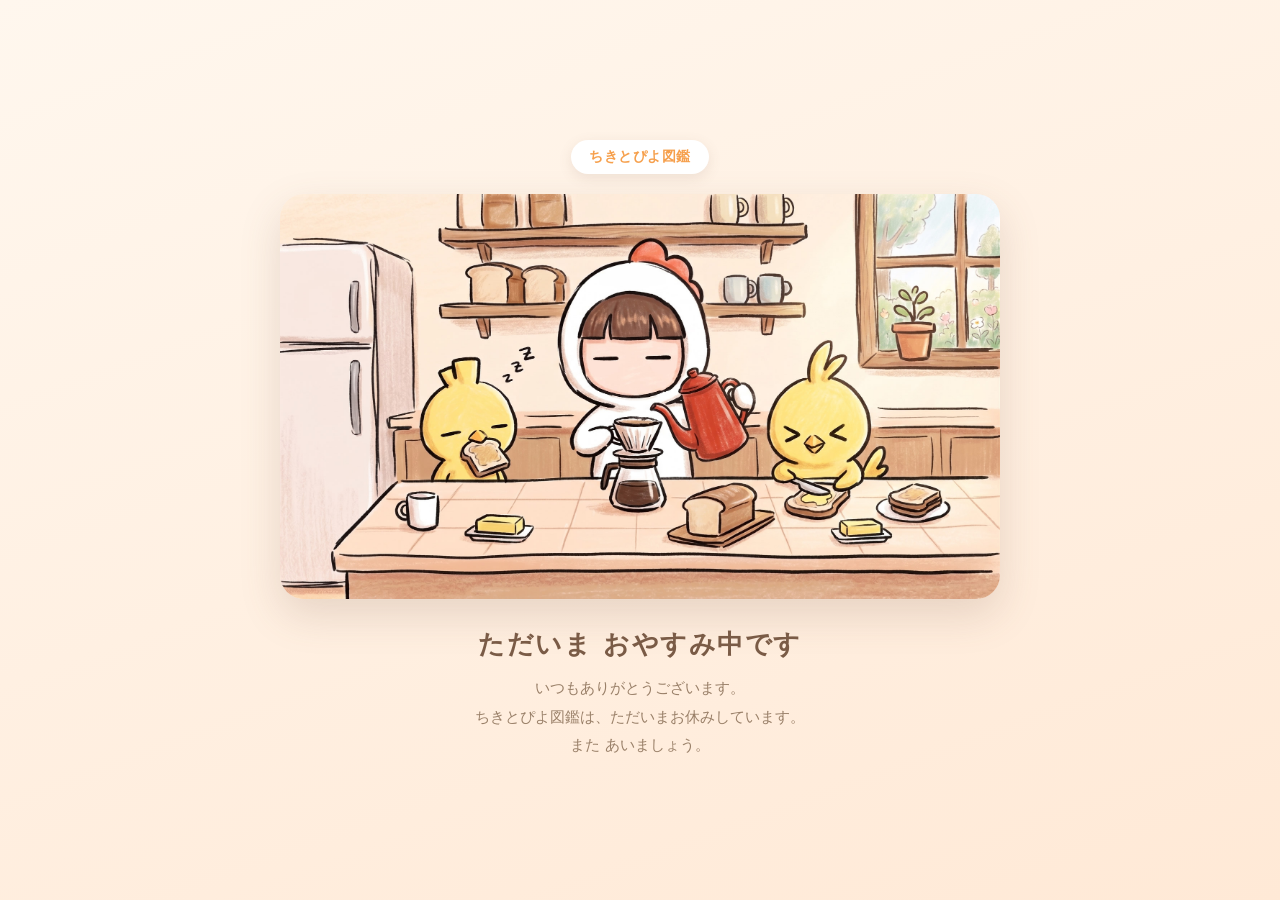
==== commit 16b6ba7e: "サイトを一時閉鎖ページに差し替え" ====
--- a/index.html
+++ b/index.html
@@ -1,309 +1,72 @@
 <!DOCTYPE html>
 <html lang="ja">
 <head>
-  <meta charset="UTF-8">
-  <meta name="viewport" content="width=device-width, initial-scale=1.0">
-  <title>ちきとぴよ 図鑑 | にわとり親子のほのぼの日常</title>
-  <meta name="description" content="にわとりの親ちきんと、ひよこのぴよきち・ぴよみが暮らす、やさしくて少しシュールな日常の箱庭世界。">
-  <link rel="stylesheet" href="style.css">
-  <link rel="preconnect" href="https://fonts.googleapis.com">
-  <link href="https://fonts.googleapis.com/css2?family=Zen+Maru+Gothic:wght@400;500;700;900&family=Poppins:wght@400;600;800;900&display=swap" rel="stylesheet">
+<meta charset="UTF-8">
+<meta name="viewport" content="width=device-width, initial-scale=1.0">
+<title>ちきとぴよ図鑑</title>
+<style>
+  :root{
+    --cream:#fff7ee;
+    --peach:#ffe9d6;
+    --brown:#7a5b46;
+    --accent:#f6a04d;
+  }
+  *{box-sizing:border-box;margin:0;padding:0;}
+  html,body{height:100%;}
+  body{
+    min-height:100vh;
+    display:flex;
+    align-items:center;
+    justify-content:center;
+    background:linear-gradient(160deg,var(--cream) 0%,var(--peach) 100%);
+    font-family:"Hiragino Maru Gothic ProN","Yu Gothic",system-ui,sans-serif;
+    color:var(--brown);
+    padding:24px;
+  }
+  .card{
+    width:min(720px,100%);
+    text-align:center;
+  }
+  .badge{
+    display:inline-block;
+    background:#fff;
+    color:var(--accent);
+    font-weight:700;
+    font-size:14px;
+    padding:8px 18px;
+    border-radius:999px;
+    box-shadow:0 4px 14px rgba(122,91,70,.12);
+    margin-bottom:20px;
+    letter-spacing:.04em;
+  }
+  .art{
+    width:100%;
+    border-radius:24px;
+    display:block;
+    box-shadow:0 16px 40px rgba(122,91,70,.18);
+  }
+  h1{
+    font-size:26px;
+    margin-top:28px;
+    letter-spacing:.06em;
+  }
+  p{
+    margin-top:12px;
+    font-size:15px;
+    line-height:1.9;
+    color:#9a8069;
+  }
+  @media(max-width:480px){
+    h1{font-size:22px;}
+  }
+</style>
 </head>
 <body>
-
-  <!-- Navigation -->
-  <nav class="navbar">
-    <a href="#" class="nav-logo">&#x1F423; ちきとぴよ 図鑑</a>
-    <ul class="nav-links">
-      <li><a href="#characters" class="nav-chip nav-chip--active">かぞく</a></li>
-      <li><a href="#gallery" class="nav-chip">にちじょう</a></li>
-      <li><a href="#story" class="nav-chip">おはなし</a></li>
-      <li><a href="#world" class="nav-chip">せかいかん</a></li>
-      <li><a href="#links" class="nav-chip">おたより</a></li>
-    </ul>
-    <button class="nav-toggle" aria-label="メニュー">
-      <span></span><span></span><span></span>
-    </button>
-  </nav>
-
-  <!-- Hero -->
-  <section class="hero">
-    <div class="hero-video-bg">
-      <div id="ytplayer"></div>
-    </div>
-    <div class="hero-video-overlay"></div>
-
-    <div class="hero-content">
-      <p class="hero-tag">にわとり親子の ほのぼの日常</p>
-      <h1 class="hero-title">
-        ひよこ<span class="hero-title__and">と</span><br>
-        <span class="hero-title__accent">ちきとぴよ。</span>
-      </h1>
-      <p class="hero-desc">
-        ほのぼのして、ちょっとシュール。ちきとぴよ家族の日々を、<br class="pc-only">
-        キャラクターごとにのぞいてみよう。
-      </p>
-      <div class="hero-buttons">
-        <a href="#characters" class="btn btn--primary">&#x1F425; かぞくをみる</a>
-        <a href="#gallery" class="btn btn--secondary">にちじょうギャラリー</a>
-      </div>
-    </div>
-
-    <div class="hero-characters">
-      <img src="images/hero-piyokichi.png" alt="ぴよきち" class="hero-char hero-char--piyokichi">
-      <img src="images/hero-chikin.png" alt="ちきん" class="hero-char hero-char--chikin">
-      <img src="images/hero-piyomi.png" alt="ぴよみ" class="hero-char hero-char--piyomi">
-    </div>
-  </section>
-
-  <!-- Characters: かぞく図鑑 -->
-  <section id="characters" class="section section--characters">
-    <div class="container">
-      <div class="section-header">
-        <span class="section-header__label">FAMILY</span>
-        <h2 class="section-header__title">おうちのかぞく</h2>
-      </div>
-
-      <div class="character-cards">
-        <!-- ちきん -->
-        <div class="char-card">
-          <span class="char-card__number">01</span>
-          <div class="char-card__visual char-card__visual--chikin">
-            <img src="images/chikin-profile.png" alt="ちきん">
-          </div>
-          <div class="char-card__body">
-            <h3 class="char-card__name">ちきん</h3>
-            <span class="char-card__name-en">CHIKIN / おかあさん</span>
-            <p class="char-card__desc">
-              やさしくて、少しおつかれ気味。家族をいつも見守っている、にわとりのママ。ソファでうたた寝しがち。
-            </p>
-            <div class="char-card__tags">
-              <span>すきなもの：ビール</span>
-              <span>くせ：うたた寝</span>
-            </div>
-            <div class="char-card__quote">「にわが、ちきゅう。」</div>
-          </div>
-        </div>
-
-        <!-- ぴよきち -->
-        <div class="char-card">
-          <span class="char-card__number">02</span>
-          <div class="char-card__visual char-card__visual--piyokichi">
-            <img src="images/piyokichi-profile.png" alt="ぴよきち">
-          </div>
-          <div class="char-card__body">
-            <h3 class="char-card__name">ぴよきち</h3>
-            <span class="char-card__name-en">PIYOKICHI / おにいちゃん</span>
-            <p class="char-card__desc">
-              元気いっぱいのひよこ。朝に強い。ゲームが好き。ハリー・ポッターに夢中。妹にちょっかい出しがち。でも仲良し。
-            </p>
-            <div class="char-card__tags">
-              <span>すきなもの：ゲーム</span>
-              <span>くせ：呪文をとなえる</span>
-            </div>
-            <div class="char-card__quote">「いっしょにたんけんしよ！」</div>
-          </div>
-        </div>
-
-        <!-- ぴよみ -->
-        <div class="char-card">
-          <span class="char-card__number">03</span>
-          <div class="char-card__visual char-card__visual--piyomi">
-            <img src="images/piyomi-profile.png" alt="ぴよみ">
-          </div>
-          <div class="char-card__body">
-            <h3 class="char-card__name">ぴよみ</h3>
-            <span class="char-card__name-en">PIYOMI / いもうと</span>
-            <p class="char-card__desc">
-              あどけなくて、マイペース。おえかきとブランコが好き。パントマイムの才能あり。ポテト系の食べものに目がない。
-            </p>
-            <div class="char-card__tags">
-              <span>すきなもの：ポテチ</span>
-              <span>くせ：パントマイム</span>
-            </div>
-            <div class="char-card__quote">「おねむい、まだ。」</div>
-          </div>
-        </div>
-      </div>
-
-      <!-- 親子の象徴カット -->
-      <div class="family-stamp">
-        <img src="images/LINE_stamp/24.png" alt="すぴ〜 おやすみ親子">
-      </div>
-    </div>
-  </section>
-
-  <!-- Gallery: にちじょうのひとコマ -->
-  <section id="gallery" class="section section--gallery">
-    <div class="container">
-      <div class="section-header">
-        <span class="section-header__label">DAILY LIFE</span>
-        <h2 class="section-header__title">にちじょうのひとコマ</h2>
-        <p class="section-header__sub">おうちの中の、ちいさな出来事。</p>
-      </div>
-
-      <div class="gallery-grid">
-        <div class="gallery-item">
-          <img src="images/こたつ鍋.jpg" alt="こたつでお鍋" loading="lazy">
-          <div class="gallery-item__caption">こたつでお鍋</div>
-        </div>
-        <div class="gallery-item">
-          <img src="images/朝ごはん.png" alt="あさごはん" loading="lazy">
-          <div class="gallery-item__caption">あさごはん</div>
-        </div>
-        <div class="gallery-item gallery-item--manga">
-          <img src="images/ふろ01.png" alt="おふろ（前編）" loading="lazy">
-          <div class="gallery-item__caption">おふろ（前編）</div>
-        </div>
-        <div class="gallery-item gallery-item--manga">
-          <img src="images/ふろ02.png" alt="おふろ（後編）" loading="lazy">
-          <div class="gallery-item__caption">おふろ（後編）</div>
-        </div>
-        <div class="gallery-item">
-          <img src="images/ピヨコと花火.png" alt="花火" loading="lazy">
-          <div class="gallery-item__caption">花火</div>
-        </div>
-        <div class="gallery-item">
-          <img src="images/柿.jpg" alt="おおきな柿" loading="lazy">
-          <div class="gallery-item__caption">おおきな柿</div>
-        </div>
-        <div class="gallery-item">
-          <img src="images/VR.jpg" alt="VRであそぶ" loading="lazy">
-          <div class="gallery-item__caption">VRであそぶ</div>
-        </div>
-        <div class="gallery-item">
-          <img src="images/カバン.jpg" alt="おでかけ" loading="lazy">
-          <div class="gallery-item__caption">おでかけ</div>
-        </div>
-        <div class="gallery-item">
-          <img src="images/00.png" alt="クリスマスツリー" loading="lazy">
-          <div class="gallery-item__caption">クリスマスツリー</div>
-        </div>
-        <div class="gallery-item">
-          <img src="images/01.png" alt="ゆきの日のポスト" loading="lazy">
-          <div class="gallery-item__caption">ゆきの日のポスト</div>
-        </div>
-        <div class="gallery-item">
-          <img src="images/04.png" alt="そらのおさんぽ" loading="lazy">
-          <div class="gallery-item__caption">そらのおさんぽ</div>
-        </div>
-      </div>
-    </div>
-  </section>
-
-  <!-- Story: おはなし -->
-  <section id="story" class="section section--story">
-    <div class="container">
-      <div class="section-header">
-        <span class="section-header__label">STORY</span>
-        <h2 class="section-header__title">おはなし</h2>
-        <p class="section-header__sub">ちきとぴよの絵本がよめます。</p>
-      </div>
-
-      <div class="book-card" id="book-xmas">
-        <div class="book-card__cover">
-          <img src="images/book/00.jpg" alt="トリかぞくのクリスマス 表紙" loading="lazy">
-        </div>
-        <div class="book-card__info">
-          <h3 class="book-card__title">トリかぞくのクリスマス</h3>
-          <p class="book-card__meta">さく：ちきん with ちゃっぴー<br>え：ちきん with じぇみに</p>
-          <p class="book-card__desc">
-            クリスマスイブの夜、ちきとぴよのポストに届いた一通の手紙。<br>
-            「サンタ業務代行」のお仕事を引き受けた3人は、<br>
-            プレゼントを届けるため、雪の街へ飛び出します。
-          </p>
-          <button class="btn btn--primary" onclick="openBook()">よむ</button>
-        </div>
-      </div>
-    </div>
-  </section>
-
-  <!-- 絵本ビューアー（モーダル） -->
-  <div class="book-viewer" id="bookViewer">
-    <div class="book-viewer__header">
-      <span class="book-viewer__title">トリかぞくのクリスマス</span>
-      <button class="book-viewer__close" onclick="closeBook()">&times;</button>
-    </div>
-    <div class="book-viewer__body">
-      <button class="book-viewer__nav book-viewer__nav--prev" onclick="bookPrev()" id="bookPrev">&#x276E;</button>
-      <div class="book-viewer__page-wrap">
-        <img class="book-viewer__page" id="bookPage" src="images/book/00.jpg" alt="ページ">
-        <div class="book-viewer__counter" id="bookCounter">1 / 26</div>
-      </div>
-      <button class="book-viewer__nav book-viewer__nav--next" onclick="bookNext()" id="bookNext">&#x276F;</button>
-    </div>
-  </div>
-
-  <!-- World: せかいかん -->
-  <section id="world" class="section section--world">
-    <div class="container">
-      <div class="section-header">
-        <span class="section-header__label">WORLD</span>
-        <h2 class="section-header__title">せかいかん</h2>
-      </div>
-
-      <div class="world-content">
-        <div class="world-text">
-          <p class="world-text__main">
-            「ちきとぴよ」は、にわとりの親<strong>ちきん</strong>と
-            ひよこの子どもたち<strong>ぴよきち</strong>・<strong>ぴよみ</strong>が暮らす、
-            やさしくて少しシュールな<span class="marker">日常の箱庭世界</span>です。
-          </p>
-          <p class="world-text__sub">
-            大きな冒険や派手なファンタジーではなく、
-            家の中や身近な出来事の中にある、
-            小さな笑い、ぬくもり、生活感、子どもらしさを大切にしています。
-          </p>
-        </div>
-
-        <div class="world-keywords">
-          <span class="keyword">ほのぼの</span>
-          <span class="keyword">かわいい</span>
-          <span class="keyword">ちょっとシュール</span>
-          <span class="keyword">家族の日常</span>
-          <span class="keyword">生活のユーモア</span>
-          <span class="keyword">子ども視点</span>
-          <span class="keyword">箱庭</span>
-          <span class="keyword">絵本</span>
-        </div>
-
-        <div class="world-motifs">
-          <h3 class="world-motifs__title">よく出てくるもの</h3>
-          <div class="motifs-list">
-            <span>ソファ</span><span>こたつ</span><span>コロッケサンド</span>
-            <span>りんごジュース</span><span>おふろ</span><span>ゲーム</span>
-            <span>VR</span><span>おえかき</span><span>風船ガム</span>
-            <span>宿題</span><span>おやつ</span><span>ブランコ</span>
-          </div>
-        </div>
-      </div>
-    </div>
-  </section>
-
-  <!-- Links -->
-  <section id="links" class="section section--links">
-    <div class="container">
-      <div class="section-header">
-        <span class="section-header__label">LINKS</span>
-        <h2 class="section-header__title">おたより</h2>
-        <p class="section-header__sub">お仕事のご依頼やご相談はお気軽にどうぞ！</p>
-      </div>
-      <div class="link-buttons">
-        <a href="#" class="link-btn"><span class="link-btn__icon">&#x1F426;</span><span>X (Twitter)</span></a>
-        <a href="#" class="link-btn"><span class="link-btn__icon">&#x1F4FA;</span><span>YouTube</span></a>
-        <a href="https://github.com/niwanotorico" class="link-btn" target="_blank" rel="noopener"><span class="link-btn__icon">&#x1F419;</span><span>GitHub</span></a>
-        <a href="#" class="link-btn"><span class="link-btn__icon">&#x2709;</span><span>おたより</span></a>
-      </div>
-    </div>
-  </section>
-
-  <!-- Footer -->
-  <footer class="footer">
-    <img src="images/LINE_stamp/24.png" alt="" class="footer-char" aria-hidden="true">
-    <p class="footer-text">&copy; 2026 ちきとぴよ / niwanotorico</p>
-    <p class="footer-sub">All characters and illustrations by niwanotorico.</p>
-  </footer>
-
-  <script src="script.js"></script>
+  <main class="card">
+    <span class="badge">ちきとぴよ図鑑</span>
+    <img class="art" src="images/closed.jpg" alt="ちきとぴよ家族">
+    <h1>ただいま おやすみ中です</h1>
+    <p>いつもありがとうございます。<br>ちきとぴよ図鑑は、ただいまお休みしています。<br>また あいましょう。</p>
+  </main>
 </body>
 </html>
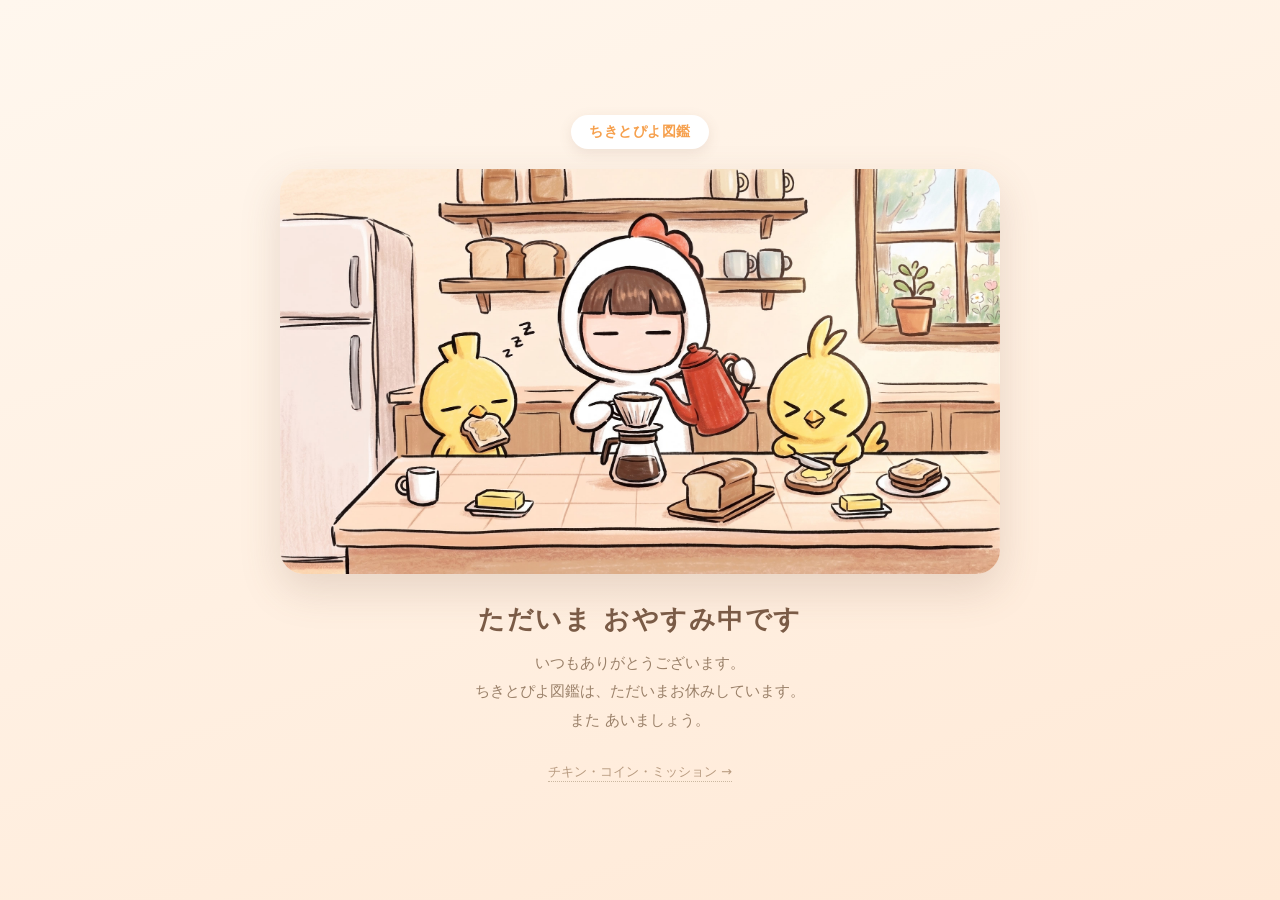
==== commit ce38ea22: "閉鎖ページにcoinページへのリンクを追加" ====
--- a/index.html
+++ b/index.html
@@ -56,6 +56,18 @@
     line-height:1.9;
     color:#9a8069;
   }
+  .sublink{
+    margin-top:26px;
+    font-size:13px;
+  }
+  .sublink a{
+    color:#b79a7f;
+    text-decoration:none;
+    border-bottom:1px dotted #cbb8a0;
+    padding-bottom:2px;
+    transition:color .2s;
+  }
+  .sublink a:hover{color:var(--accent);}
   @media(max-width:480px){
     h1{font-size:22px;}
   }
@@ -67,6 +79,7 @@
     <img class="art" src="images/closed.jpg" alt="ちきとぴよ家族">
     <h1>ただいま おやすみ中です</h1>
     <p>いつもありがとうございます。<br>ちきとぴよ図鑑は、ただいまお休みしています。<br>また あいましょう。</p>
+    <p class="sublink"><a href="coin/">チキン・コイン・ミッション →</a></p>
   </main>
 </body>
 </html>
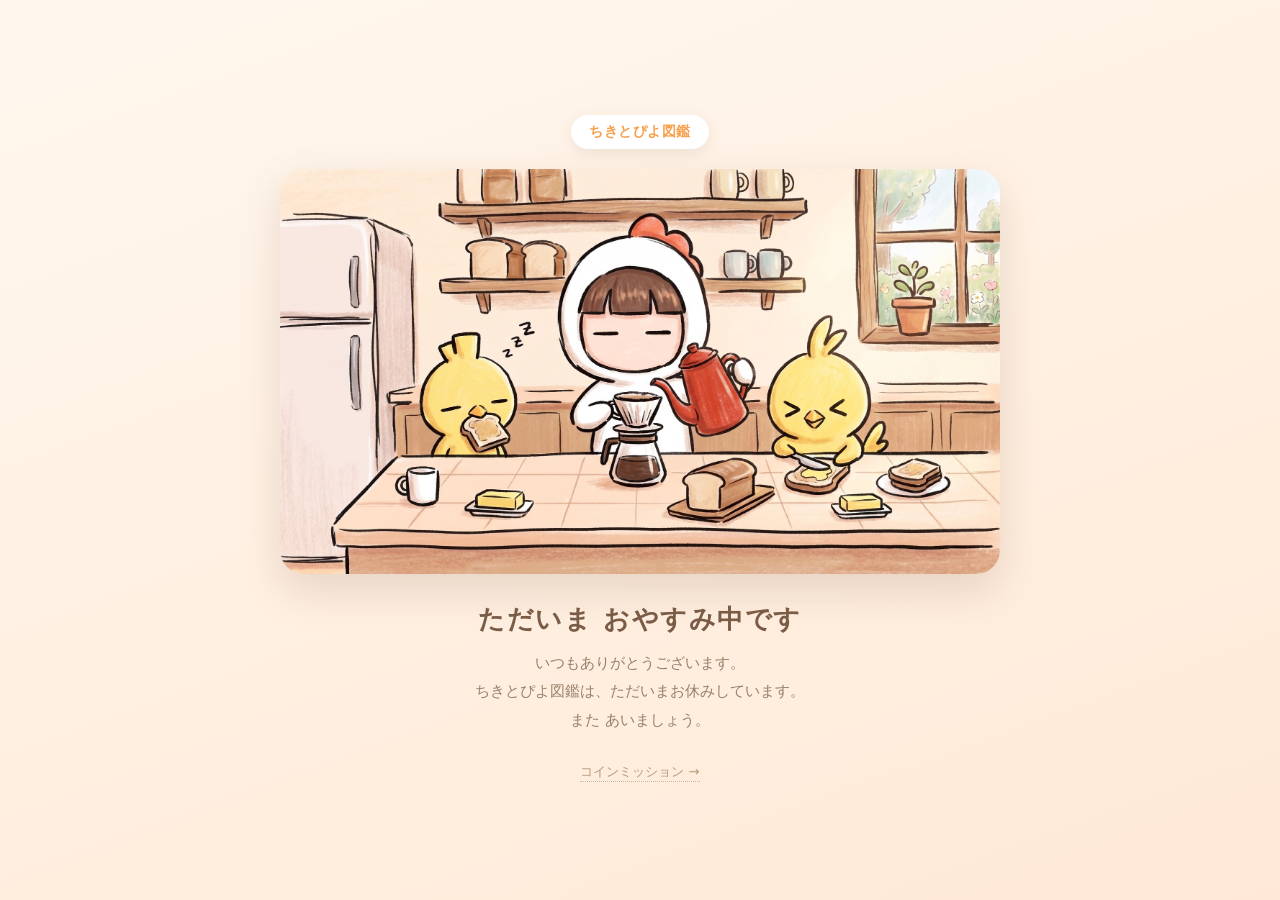
==== commit 39ee1e42: "LPを『コインミッション』ハブとして全面改修 - ヒーローを一言紹介＋実物のカード・コイン写真に刷新 - 3層のしくみ図・ある日・正直な3か月ログ・家族紹介の流れに再構成 - note記事2本への導線" ====
--- a/index.html
+++ b/index.html
@@ -79,7 +79,7 @@
     <img class="art" src="images/closed.jpg" alt="ちきとぴよ家族">
     <h1>ただいま おやすみ中です</h1>
     <p>いつもありがとうございます。<br>ちきとぴよ図鑑は、ただいまお休みしています。<br>また あいましょう。</p>
-    <p class="sublink"><a href="coin/">チキン・コイン・ミッション →</a></p>
+    <p class="sublink"><a href="coin/">コインミッション →</a></p>
   </main>
 </body>
 </html>
